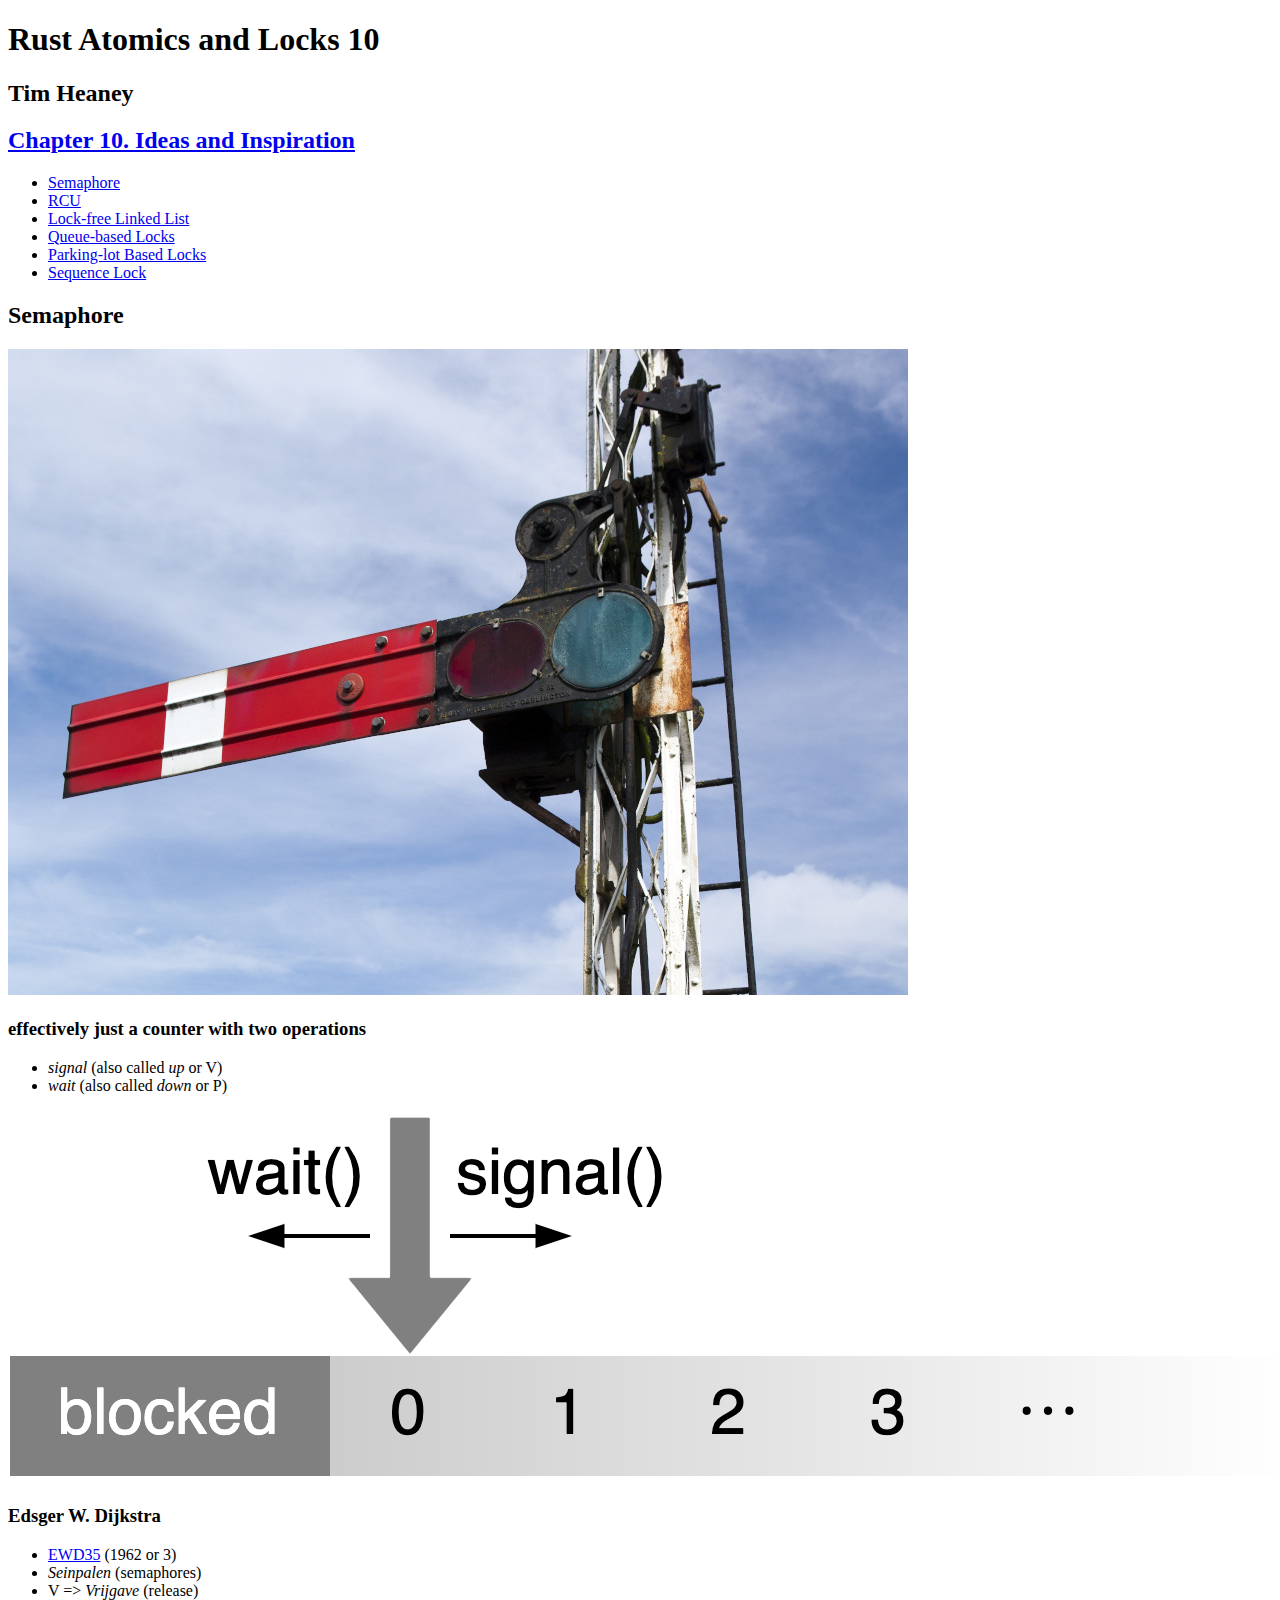
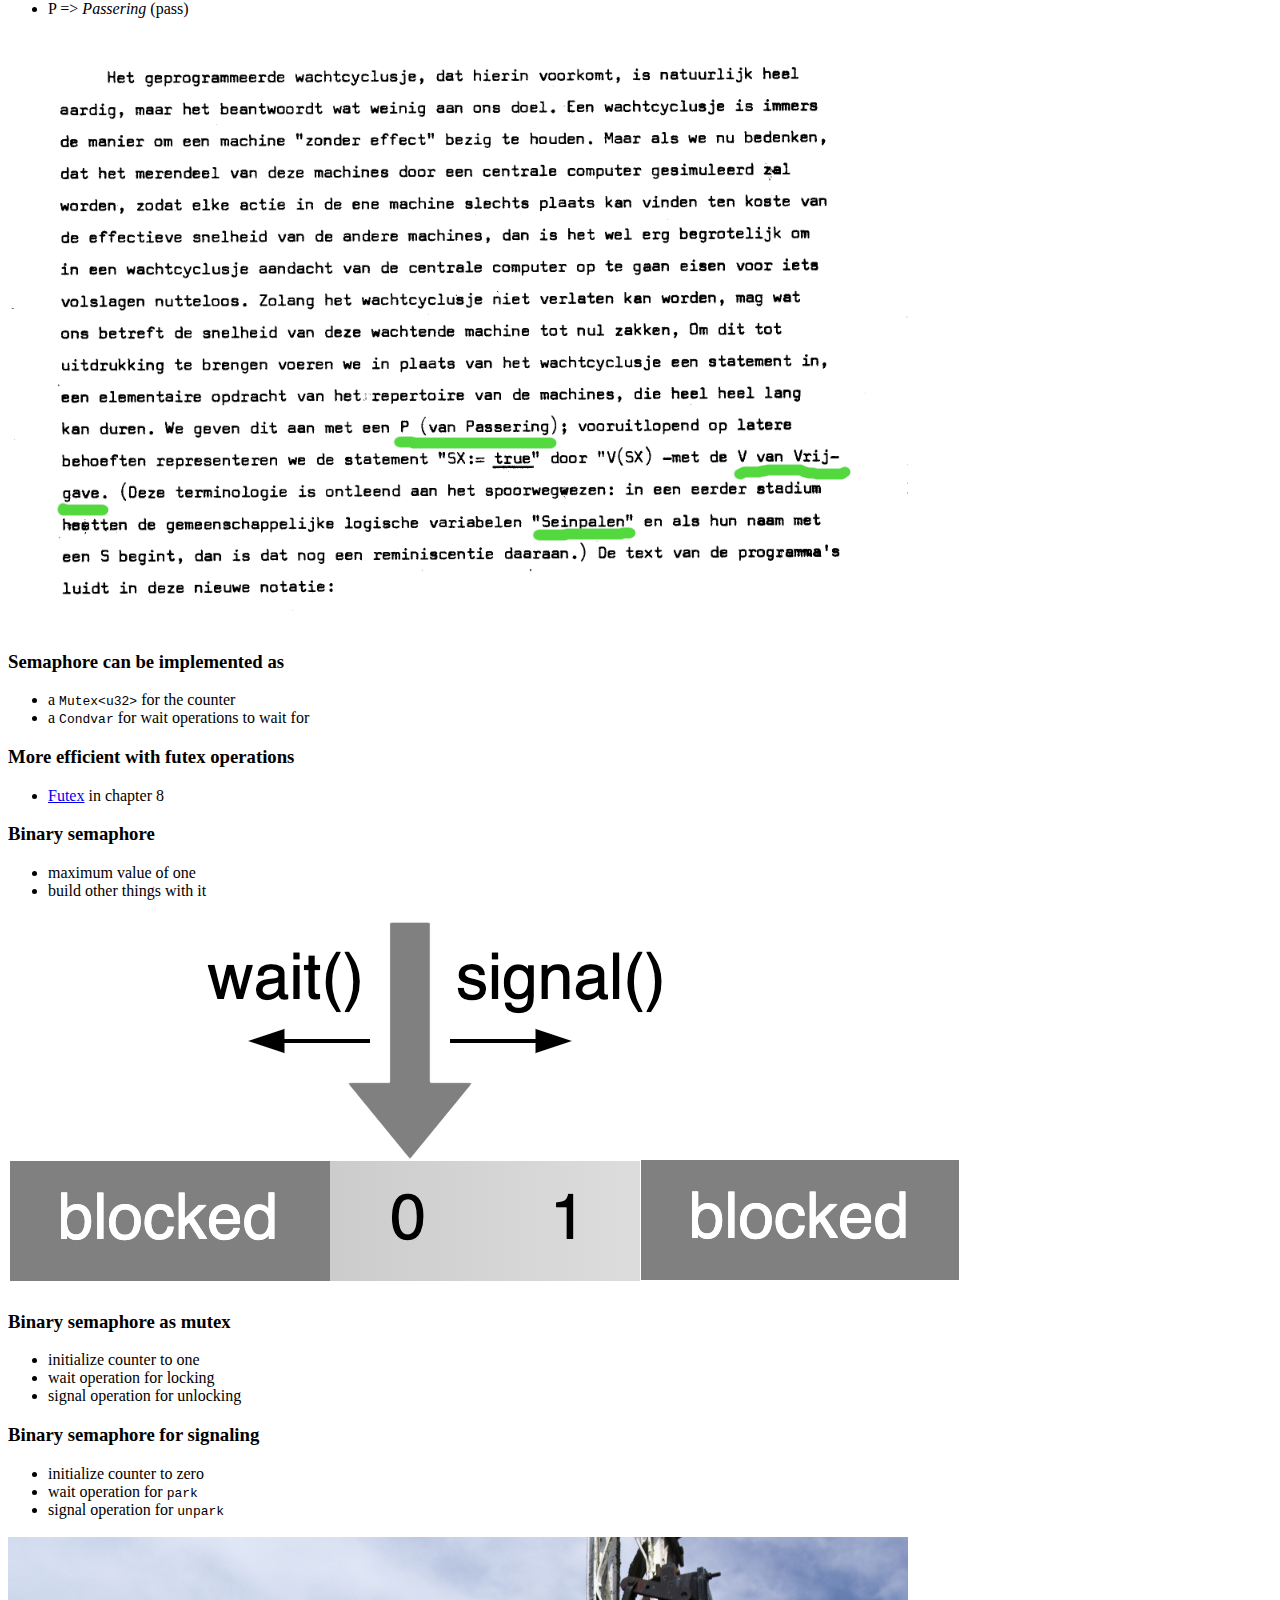
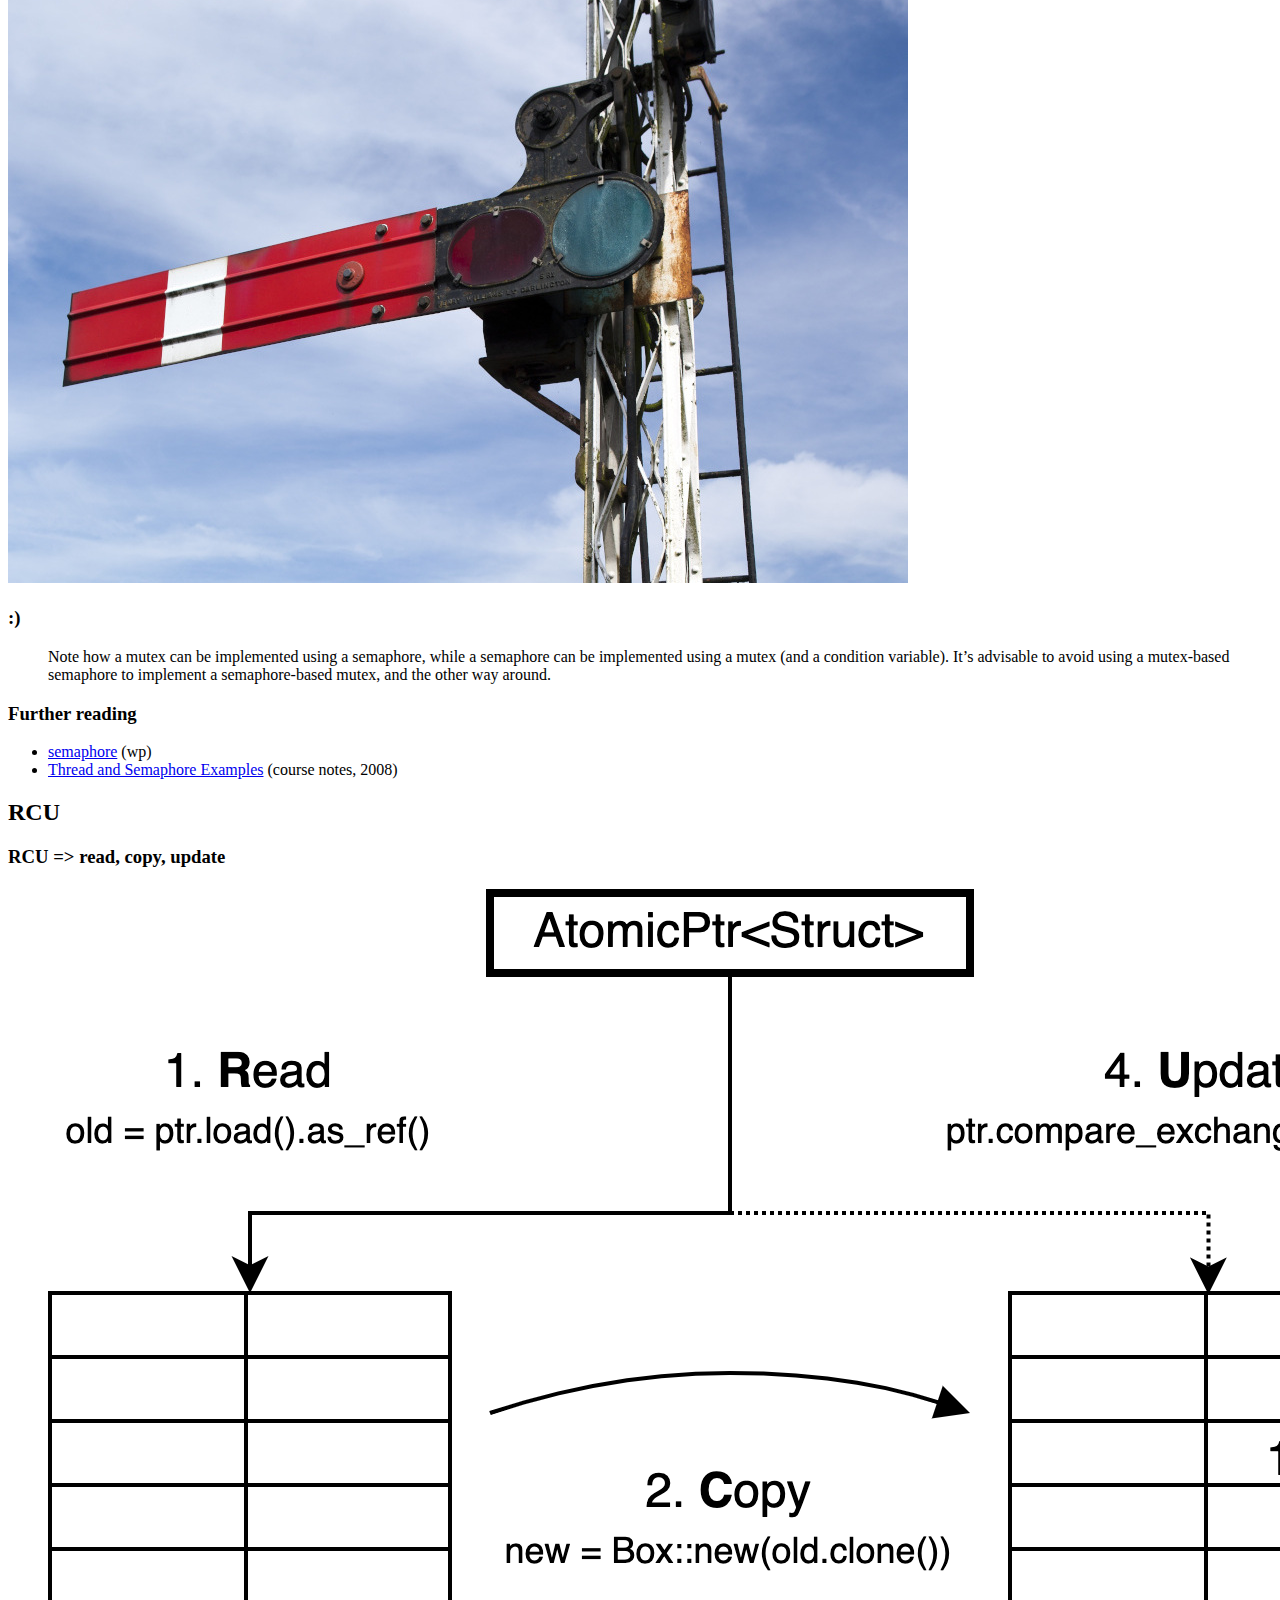
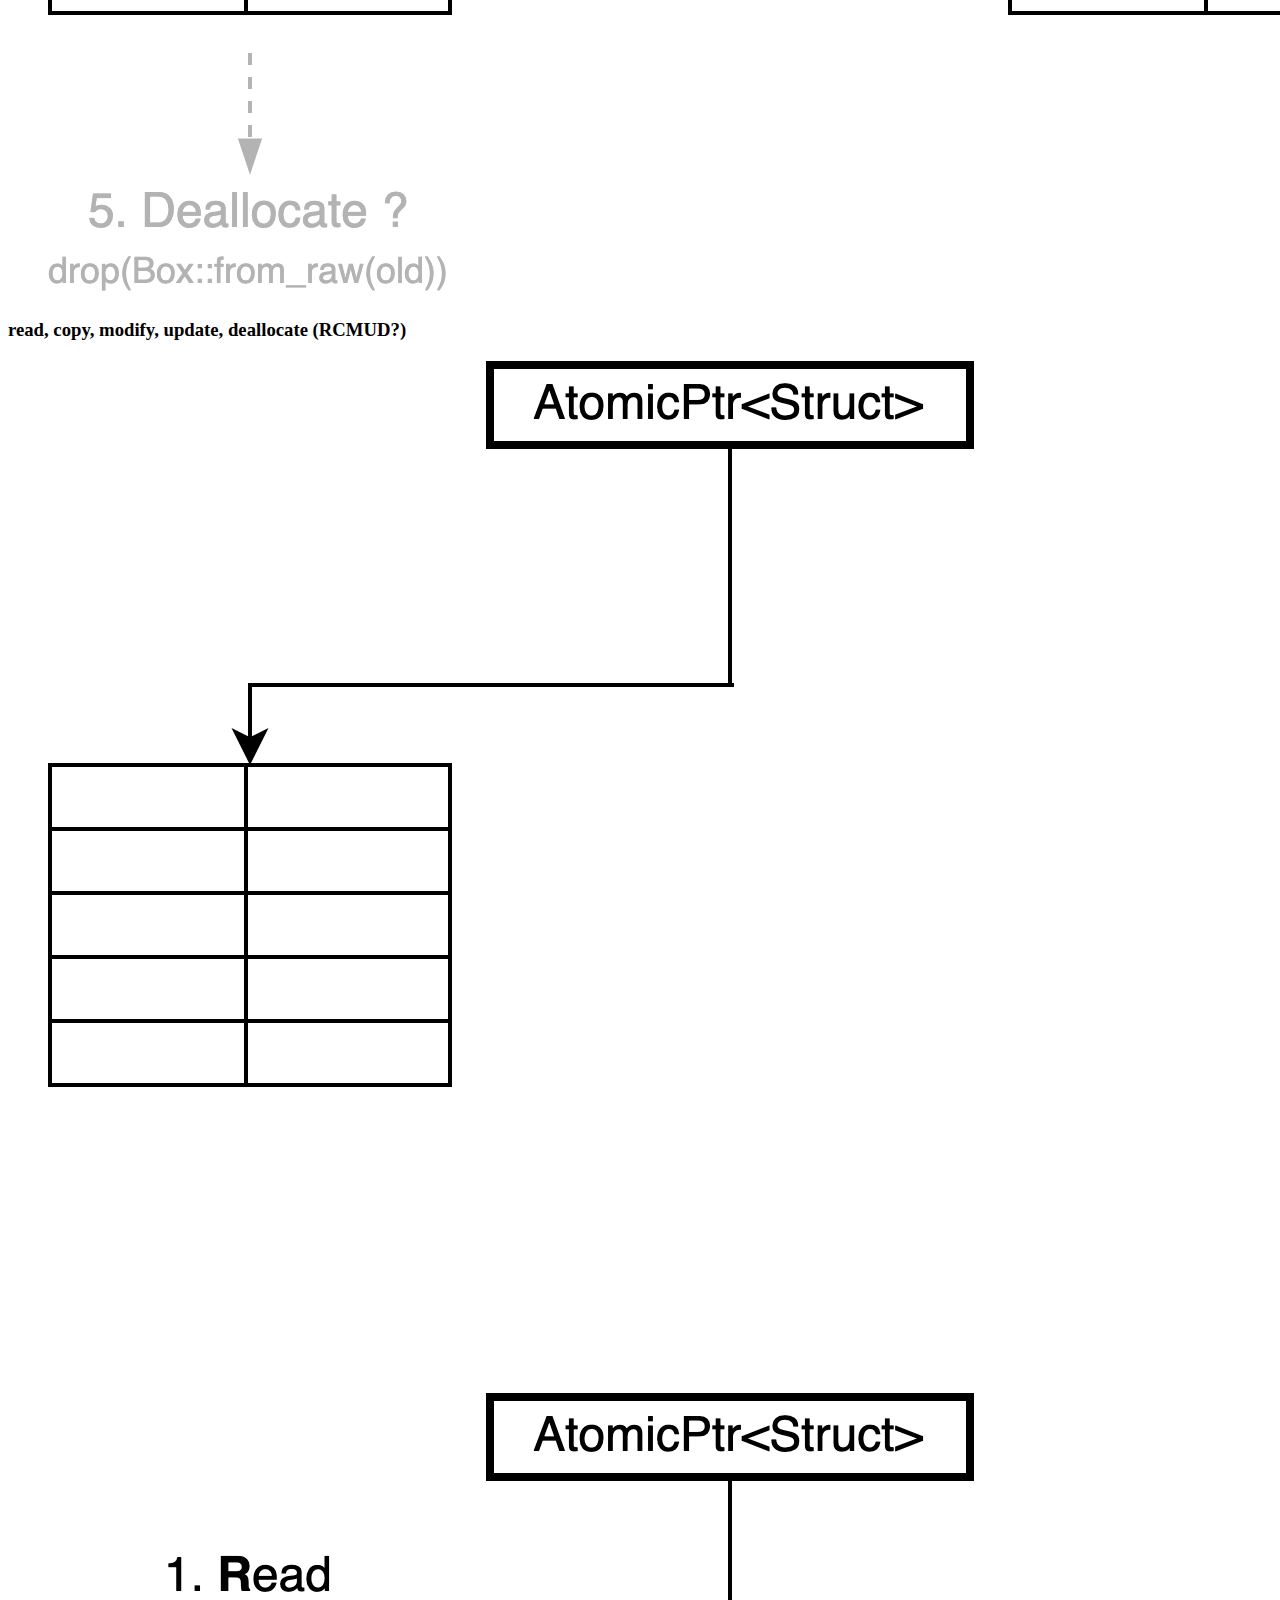
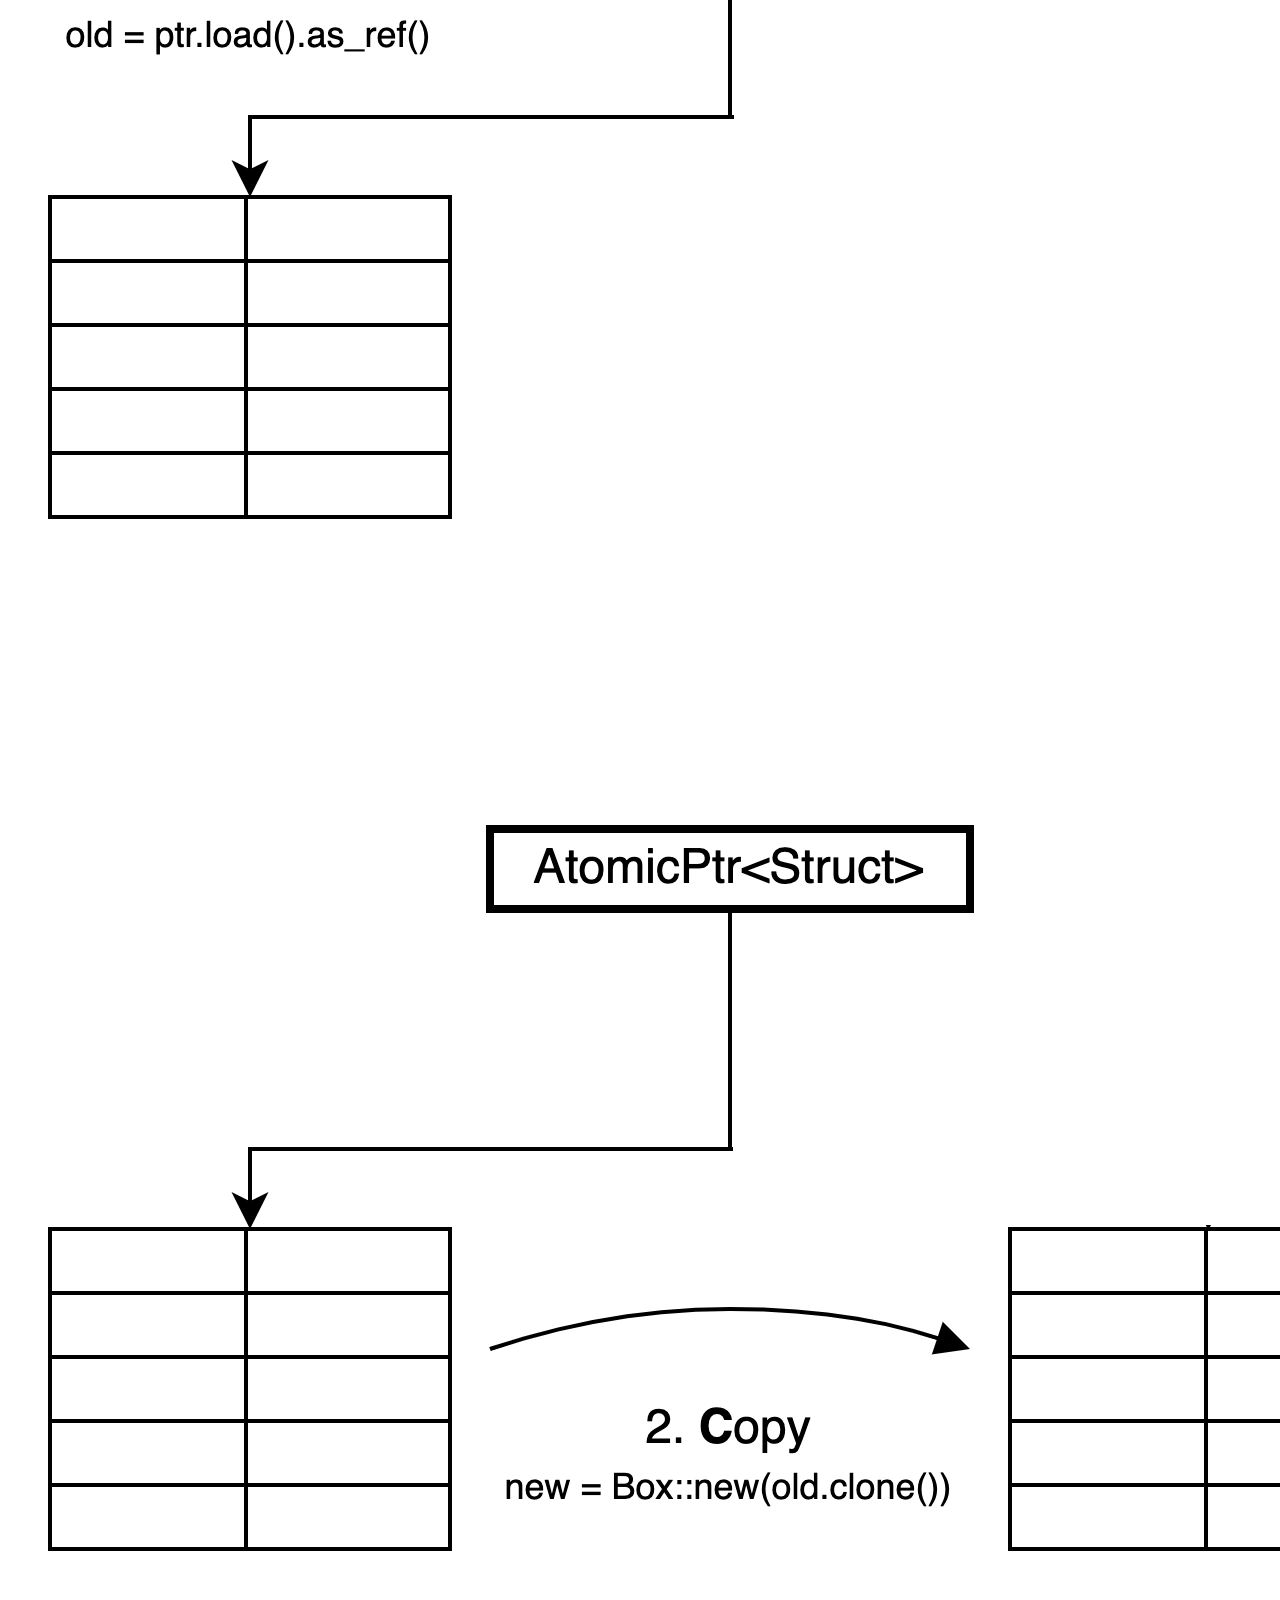
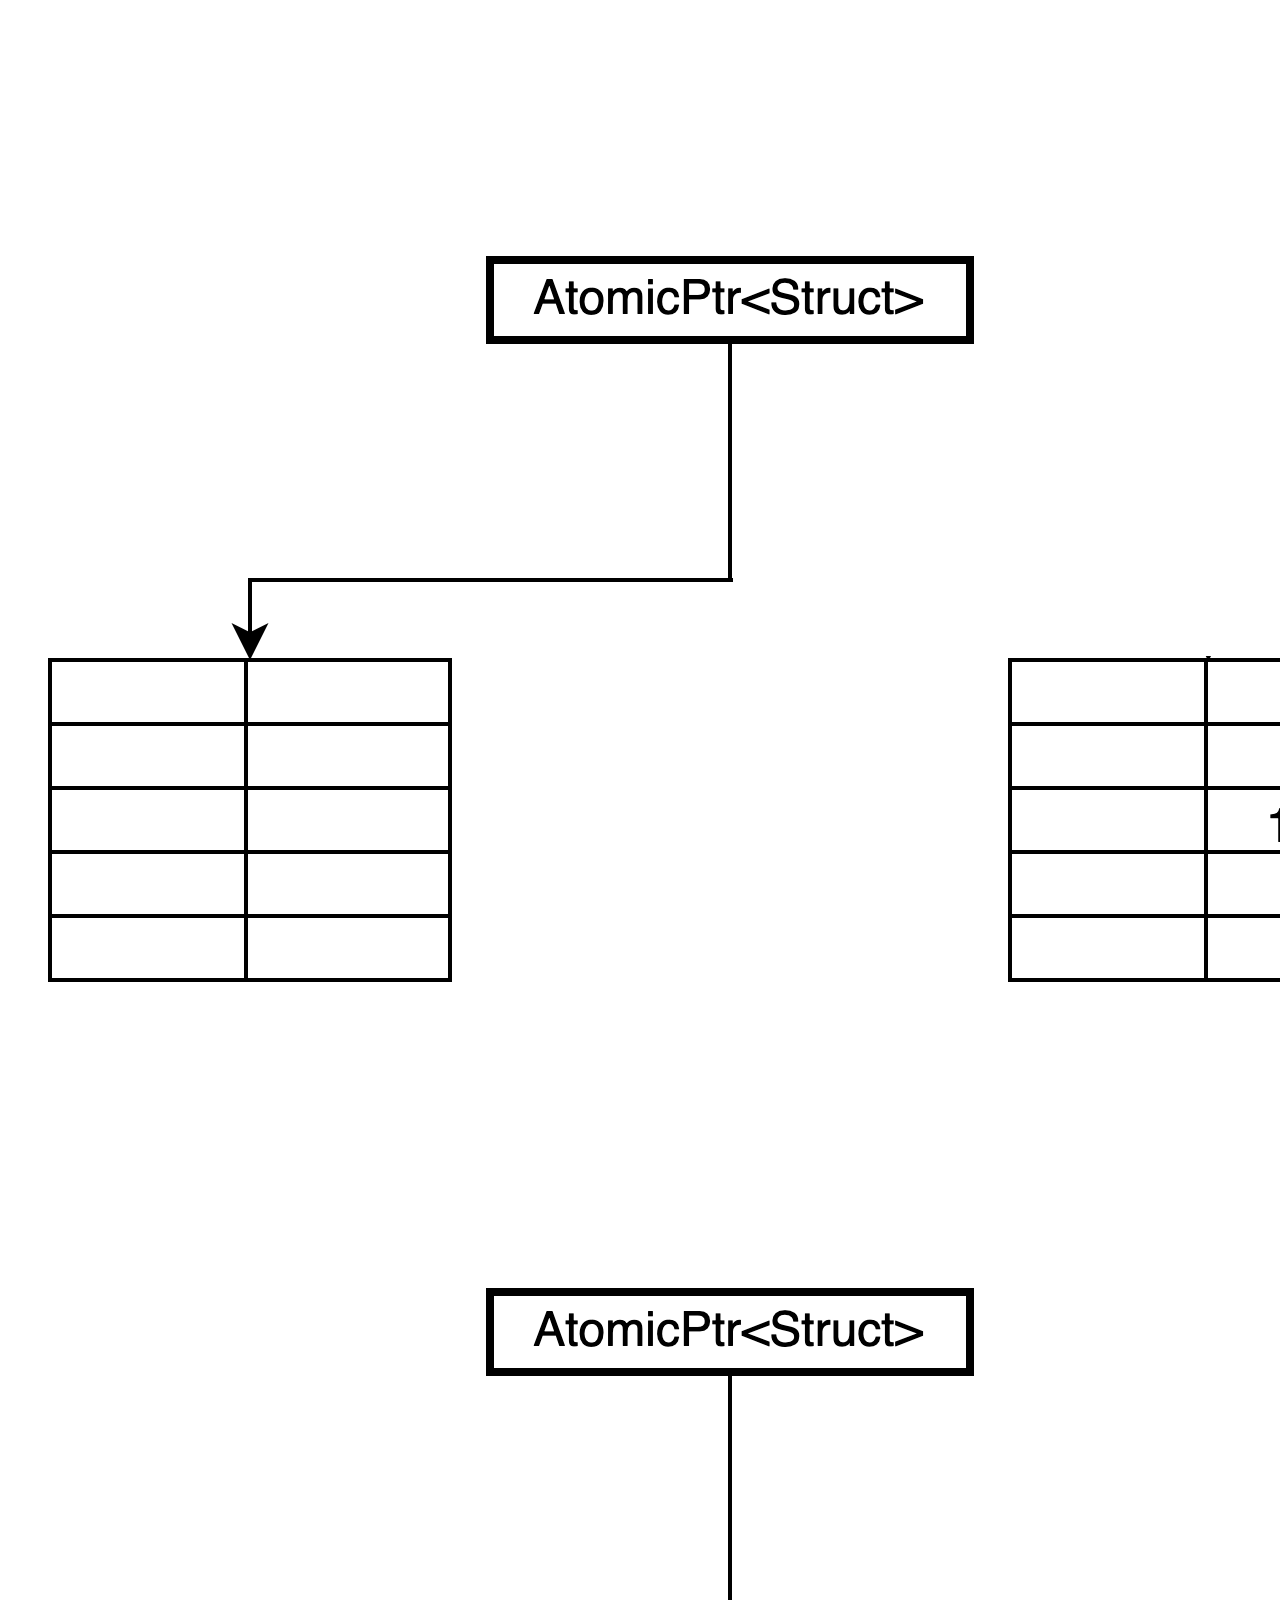
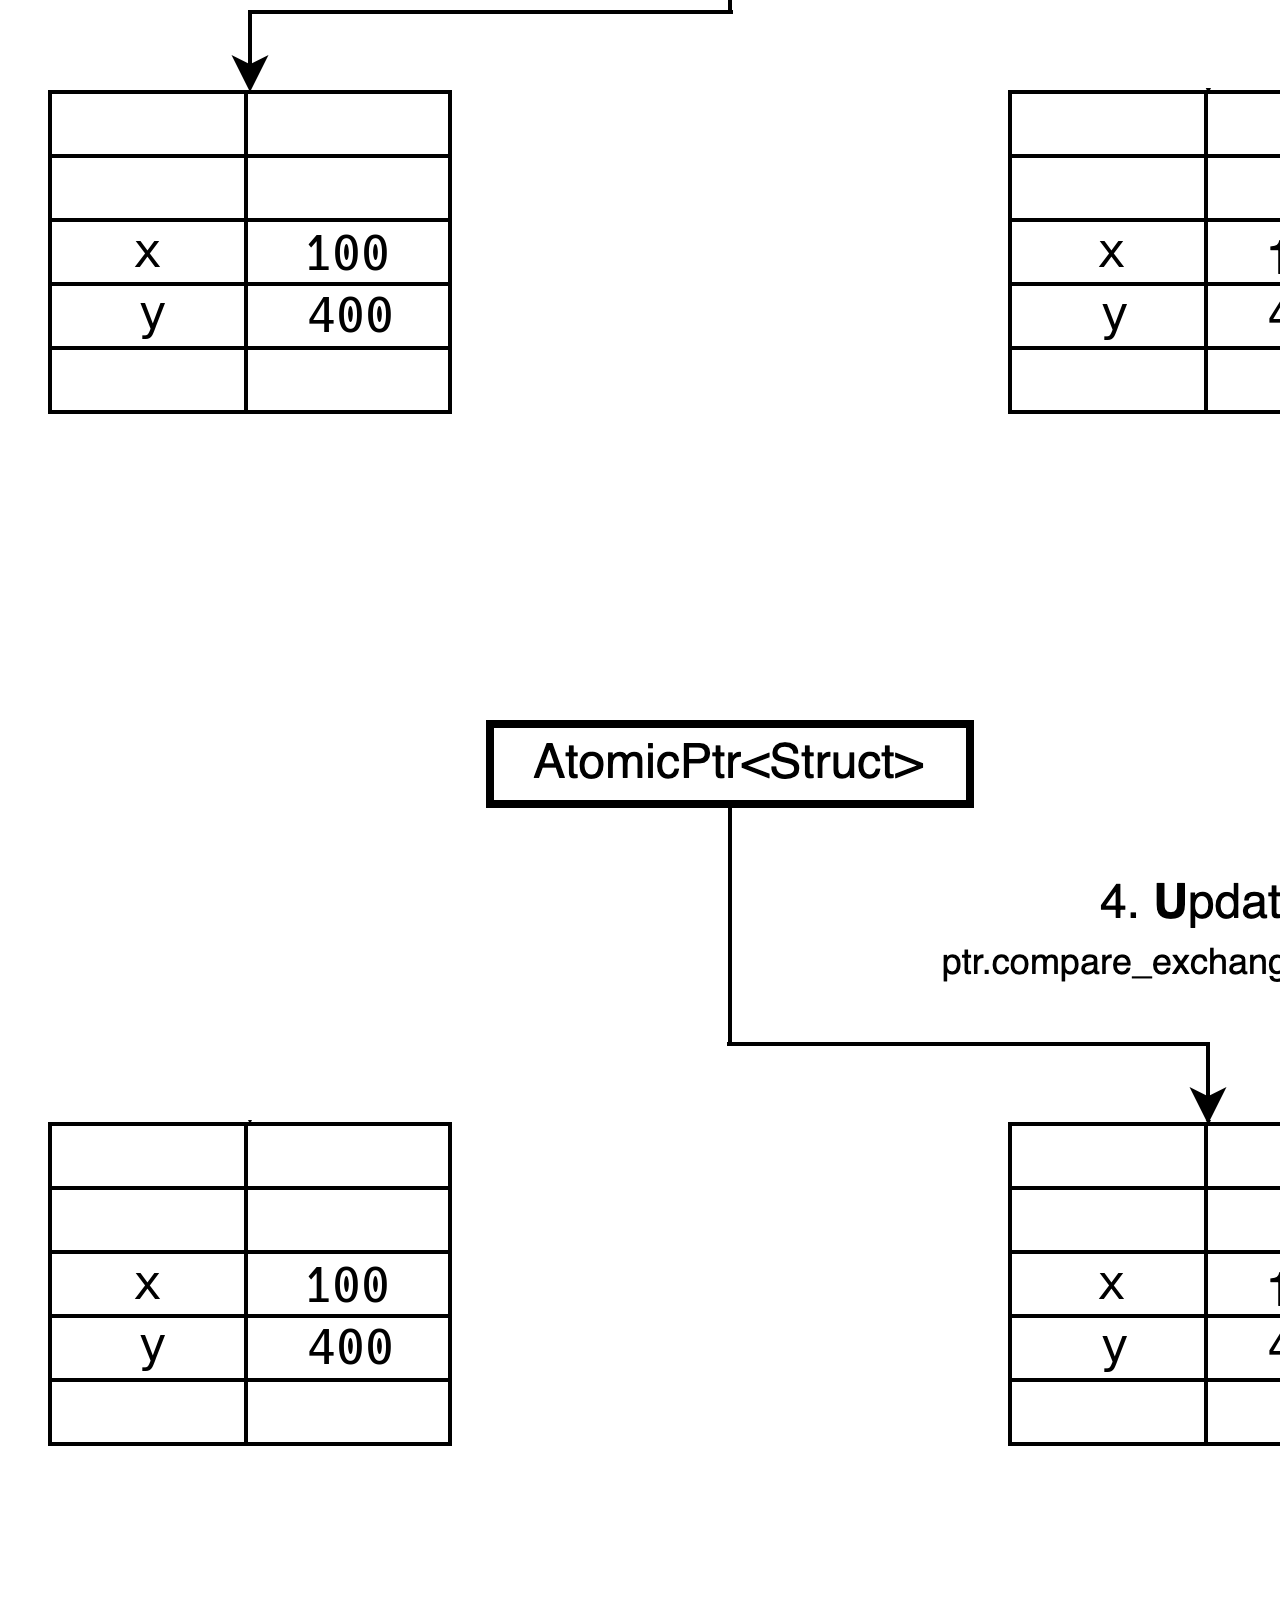
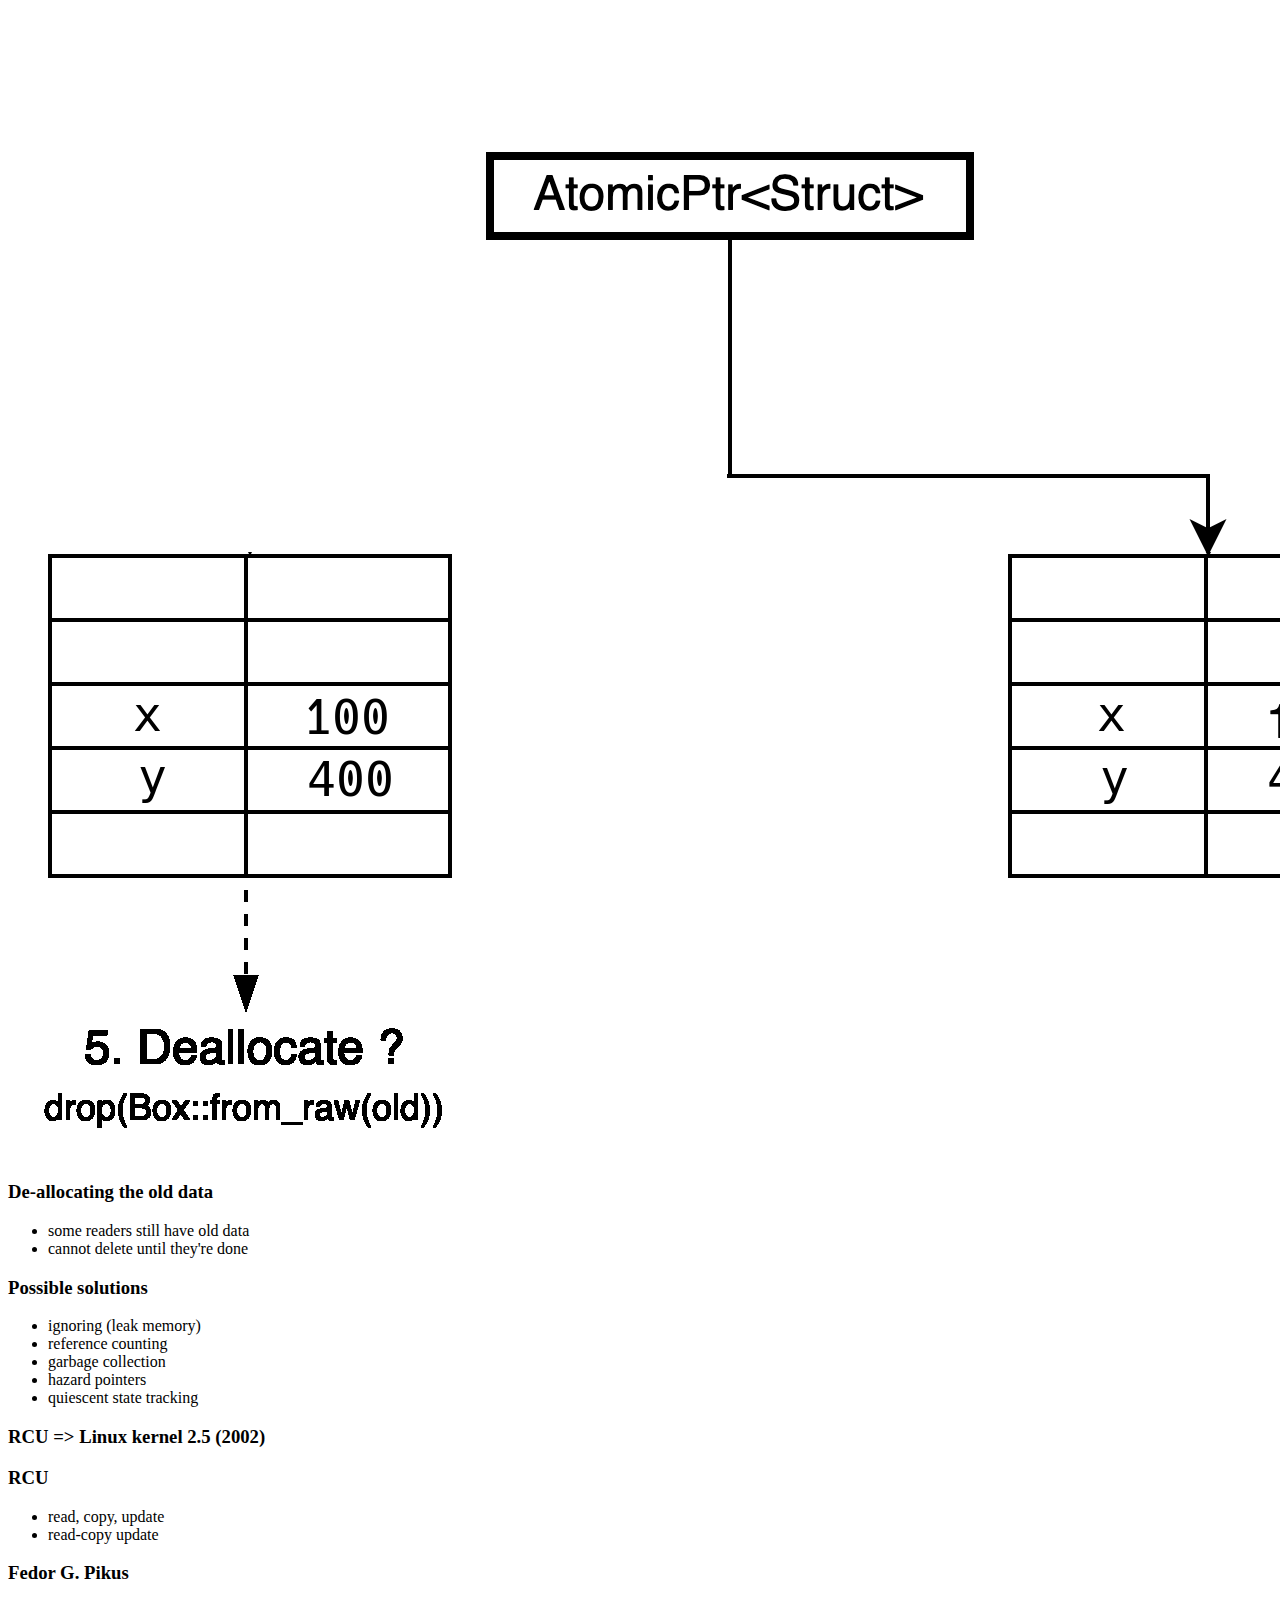
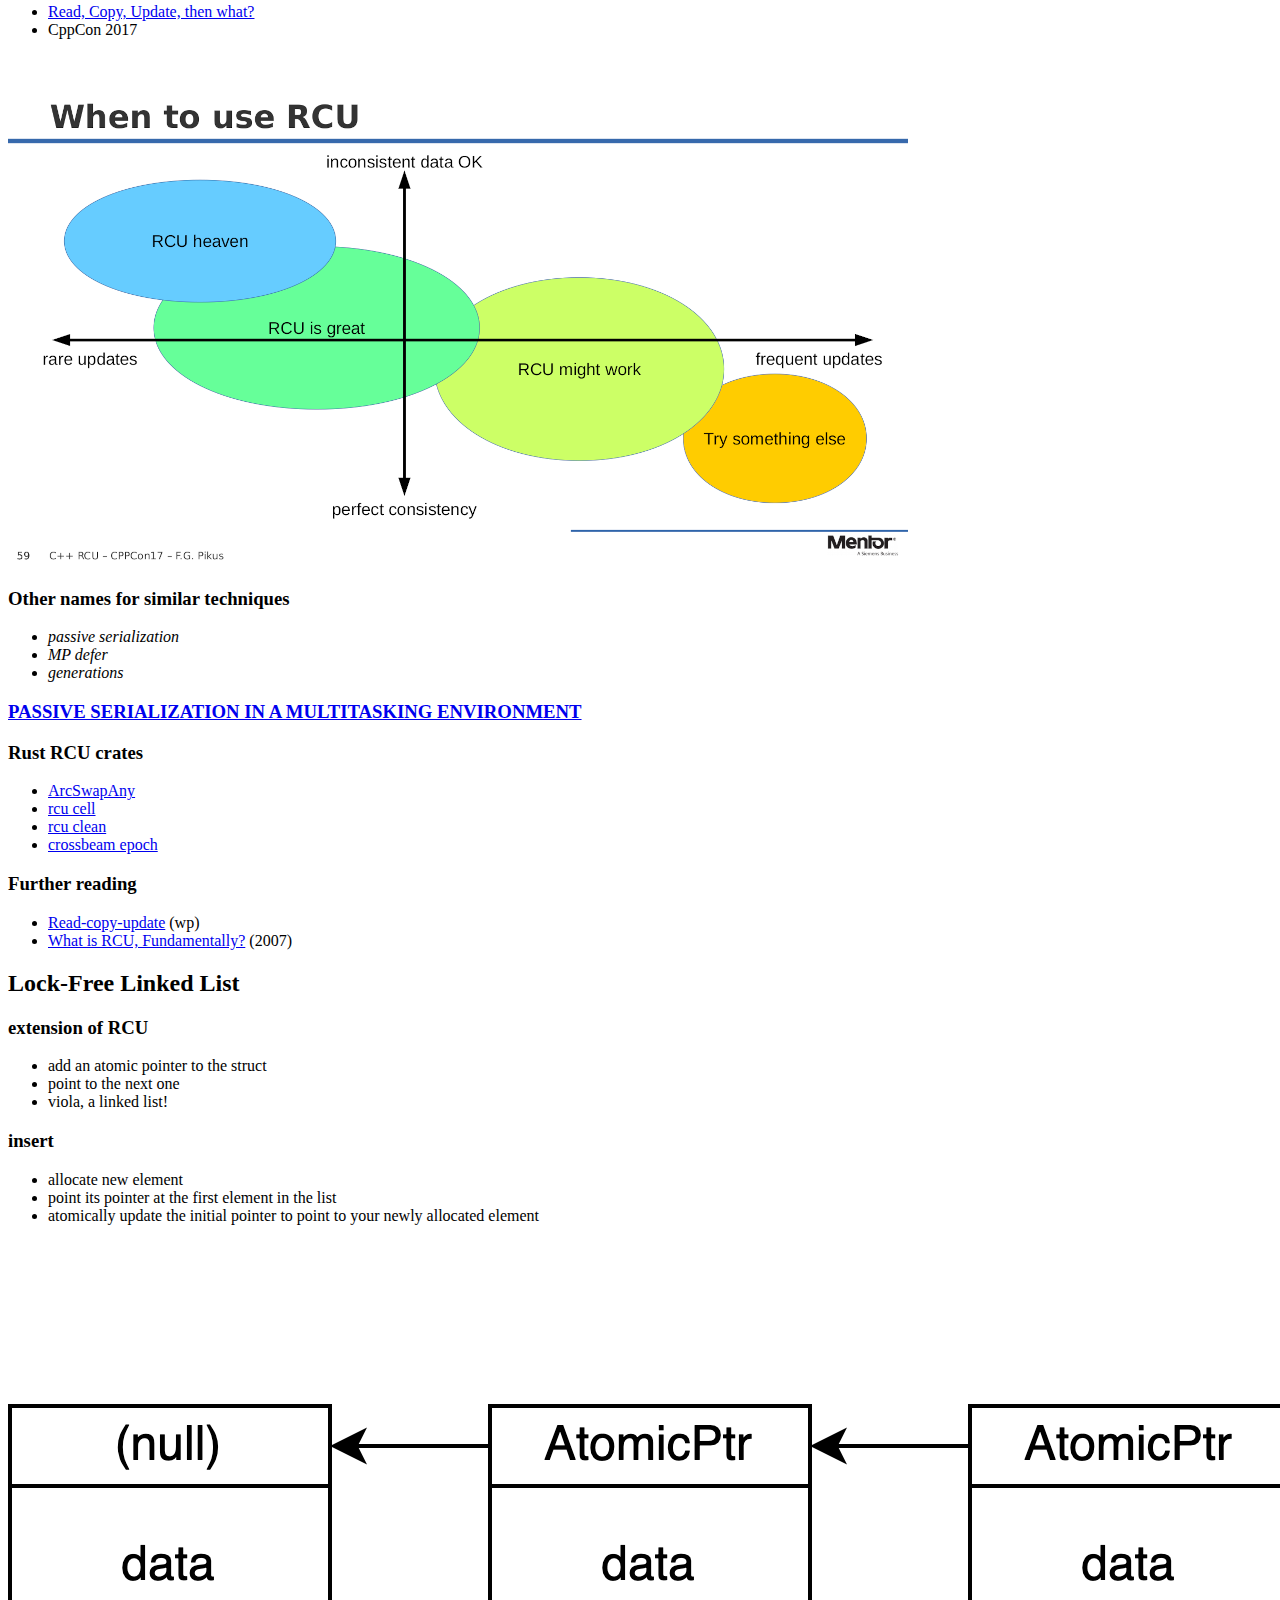
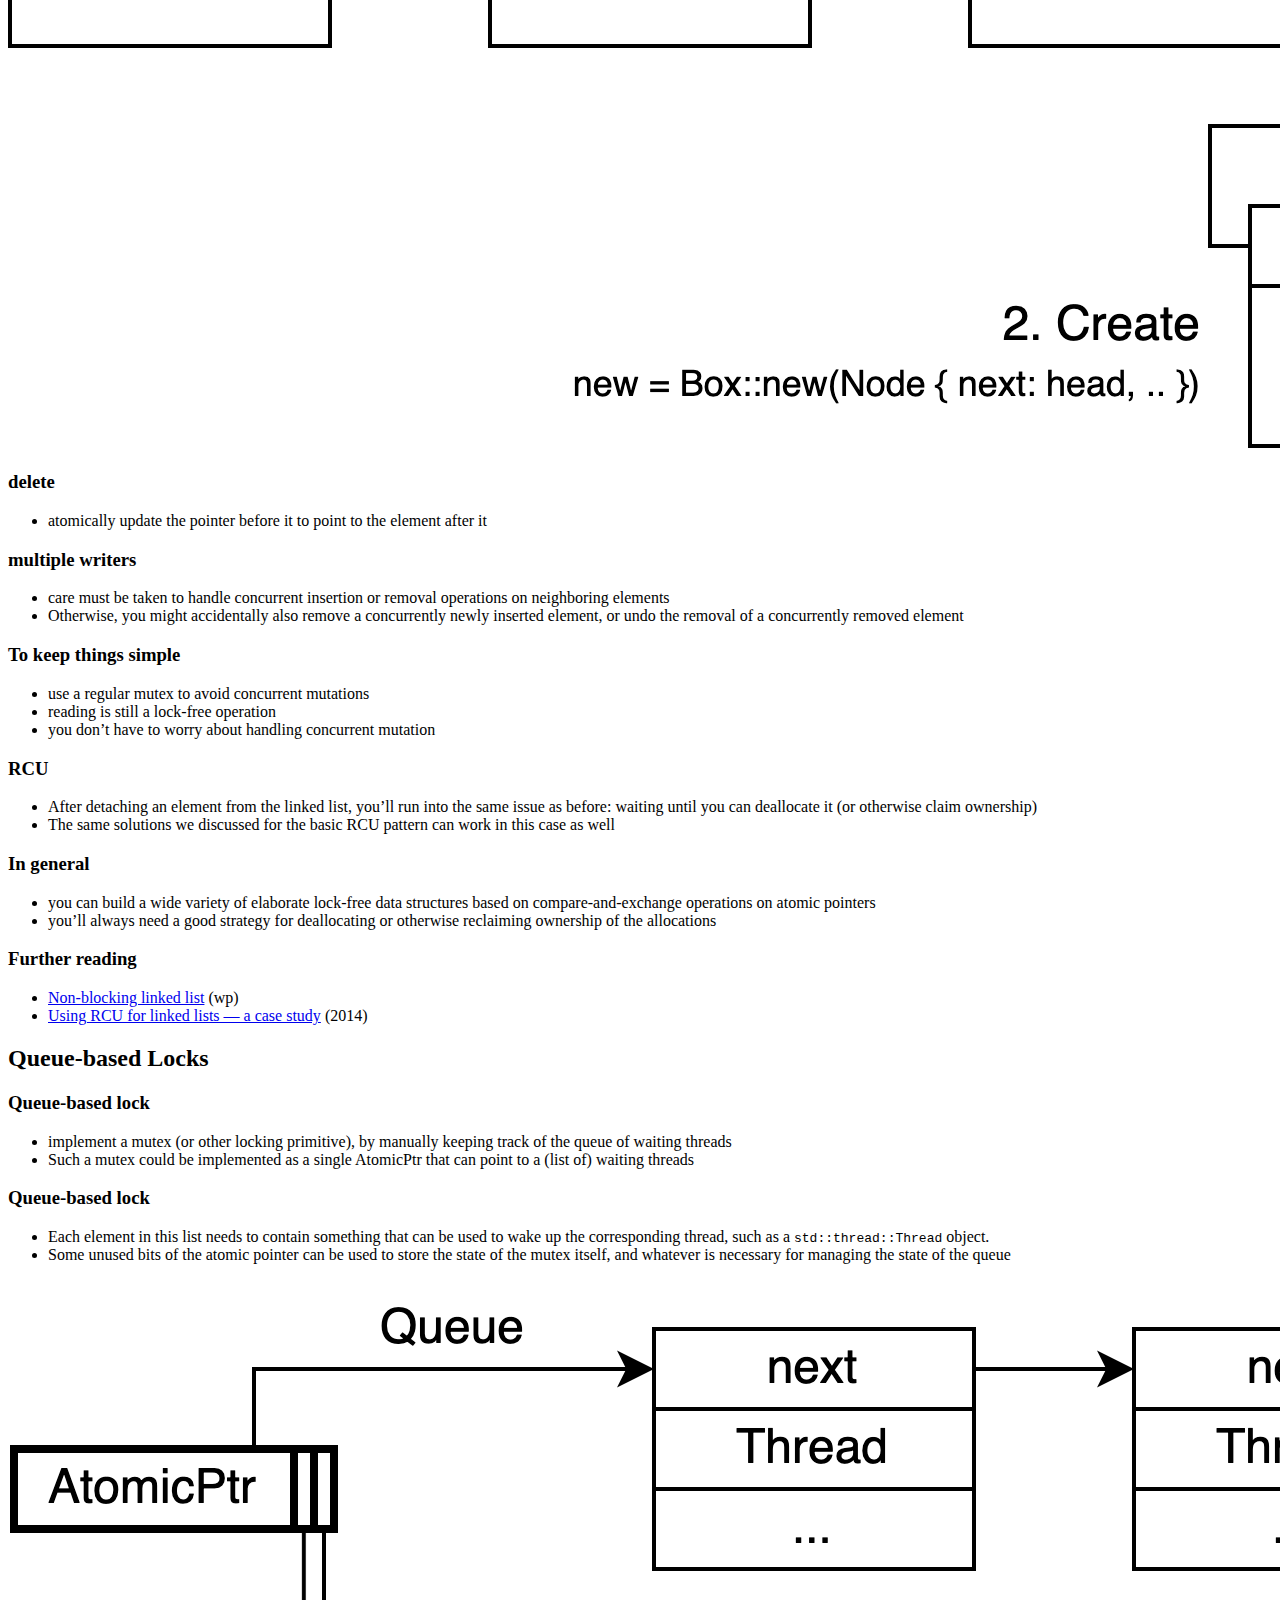
==== rust-atomics-and-locks-10/index.html @ 1880b729 "add atomics and locks presentation" ====
<!DOCTYPE html>
<html lang="en">
<head>
<meta charset="utf-8"/>
<title>Rust Atomics and Locks 10</title>
<meta name="author" content="Tim Heaney"/>
<meta name="description" content=""/>
<meta name="keywords" content=""/>
<style type="text/css">
.underline { text-decoration: underline; }
</style>
<link rel="stylesheet" href="file:///home/tim/reveal.js/dist/reveal.css"/>

<link rel="stylesheet" href="file:///home/tim/reveal.js/dist/theme/simple.css" id="theme"/>

<link rel="stylesheet" href="./style.css"/>
</head>
<body>
<div class="reveal">
<div class="slides">
<section id="sec-title-slide"><h1 class="title">Rust Atomics and Locks 10</h1><p class="subtitle"></p>
<h2 class="author">Tim Heaney</h2>
</section>

<section>
<section id="slide-org70ea96d">
<h2 id="org70ea96d"><a href="https://marabos.nl/atomics/inspiration.html">Chapter 10. Ideas and Inspiration</a></h2>
<ul>
<li><a href="https://marabos.nl/atomics/inspiration.html#semaphore">Semaphore</a></li>
<li><a href="https://marabos.nl/atomics/inspiration.html#rcu">RCU</a></li>
<li><a href="https://marabos.nl/atomics/inspiration.html#lock-free-linked-list">Lock-free Linked List</a></li>
<li><a href="https://marabos.nl/atomics/inspiration.html#queue-based-locks">Queue-based Locks</a></li>
<li><a href="https://marabos.nl/atomics/inspiration.html#parking-lotbased-locks">Parking-lot Based Locks</a></li>
<li><a href="https://marabos.nl/atomics/inspiration.html#sequence-lock">Sequence Lock</a></li>

</ul>

</section>
</section>
<section>
<section id="slide-org8da4bff">
<h2 id="org8da4bff">Semaphore</h2>
<div class="outline-text-2" id="text-org8da4bff">
</div>
</section>
<section id="slide-org44de0e7">
<h3 id="org44de0e7"><img src="./semaphore.jpg" alt="semaphore.jpg" /></h3>
</section>
<section id="slide-orgd2a9c3d">
<h3 id="orgd2a9c3d">effectively just a counter with two operations</h3>
<ul>
<li><i>signal</i> (also called <i>up</i> or V)</li>
<li><i>wait</i> (also called <i>down</i> or P)</li>

</ul>
</section>
<section id="slide-orgd3fda08">
<h3 id="orgd3fda08"><img src="./raal_10in01.png" alt="raal_10in01.png" /></h3>
</section>
<section id="slide-org3d577ae">
<h3 id="org3d577ae">Edsger W. Dijkstra</h3>
<ul>
<li><a href="https://www.cs.utexas.edu/users/EWD/ewd00xx/EWD35.PDF">EWD35</a> (1962 or 3)</li>
<li><i>Seinpalen</i> (semaphores)</li>
<li>V =&gt; <i>Vrijgave</i> (release)</li>
<li>P =&gt; <i>Passering</i> (pass)</li>

</ul>
</section>
<section id="slide-org1f1d4c8">
<h3 id="org1f1d4c8"><img src="./dijkstra.png" alt="dijkstra.png" /></h3>
</section>
<section id="slide-org9cd245e">
<h3 id="org9cd245e">Semaphore can be implemented as</h3>
<ul>
<li>a <code>Mutex&lt;u32&gt;</code> for the counter</li>
<li>a <code>Condvar</code> for wait operations to wait for</li>

</ul>
</section>
<section id="slide-org895dd14">
<h3 id="org895dd14">More efficient with futex operations</h3>
<ul>
<li><a href="https://marabos.nl/atomics/os-primitives.html#futex">Futex</a> in chapter 8</li>

</ul>
</section>
<section id="slide-org5336b42">
<h3 id="org5336b42">Binary semaphore</h3>
<ul>
<li>maximum value of one</li>
<li>build other things with it</li>

</ul>
</section>
<section id="slide-org2bf94ec">
<h3 id="org2bf94ec"><img src="./binary-semaphore.png" alt="binary-semaphore.png" /></h3>
</section>
<section id="slide-orgc0e0b04">
<h3 id="orgc0e0b04">Binary semaphore as mutex</h3>
<ul>
<li>initialize counter to one</li>
<li>wait operation for locking</li>
<li>signal operation for unlocking</li>

</ul>
</section>
<section id="slide-org6751dcc">
<h3 id="org6751dcc">Binary semaphore for signaling</h3>
<ul>
<li>initialize counter to zero</li>
<li>wait operation for <code>park</code></li>
<li>signal operation for <code>unpark</code></li>

</ul>
</section>
<section id="slide-org00ba716">
<h3 id="org00ba716"><img src="./semaphore.jpg" alt="semaphore.jpg" /></h3>
</section>
<section id="slide-orged839c4">
<h3 id="orged839c4">:)</h3>
<blockquote >
<p>
Note how a mutex can be implemented using a semaphore, while a semaphore can be implemented using a mutex (and a condition variable). It’s advisable to avoid using a mutex-based semaphore to implement a semaphore-based mutex, and the other way around.
</p>
</blockquote>
</section>
<section id="slide-org9230450">
<h3 id="org9230450">Further reading</h3>
<ul>
<li><a href="https://en.wikipedia.org/wiki/Semaphore_(programming)">semaphore</a> (wp)</li>
<li><a href="https://see.stanford.edu/materials/icsppcs107/23-Concurrency-Examples.pdf">Thread and Semaphore Examples</a> (course notes, 2008)</li>

</ul>

</section>
</section>
<section>
<section id="slide-org06198a1">
<h2 id="org06198a1">RCU</h2>
<div class="outline-text-2" id="text-org06198a1">
</div>
</section>
<section id="slide-orga72a099">
<h3 id="orga72a099">RCU =&gt; read, copy, update</h3>
</section>
<section id="slide-org329b969">
<h3 id="org329b969"><img src="./raal_10in02.png" alt="raal_10in02.png" /></h3>
</section>
<section id="slide-org825f99d">
<h3 id="org825f99d">read, copy, modify, update, deallocate (RCMUD?)</h3>
</section>
<section id="slide-orgd1ba18e">
<h3 id="orgd1ba18e"><img src="./rcu0.png" alt="rcu0.png" /></h3>
</section>
<section id="slide-org6529693">
<h3 id="org6529693"><img src="./rcu1.png" alt="rcu1.png" /></h3>
</section>
<section id="slide-org2b8e67d">
<h3 id="org2b8e67d"><img src="./rcu2.png" alt="rcu2.png" /></h3>
</section>
<section id="slide-org5b5b921">
<h3 id="org5b5b921"><img src="./rcu3.png" alt="rcu3.png" /></h3>
</section>
<section id="slide-org368b93c">
<h3 id="org368b93c"><img src="./rcu3b.png" alt="rcu3b.png" /></h3>
</section>
<section id="slide-orgbc2a63f">
<h3 id="orgbc2a63f"><img src="./rcu4.png" alt="rcu4.png" /></h3>
</section>
<section id="slide-org1736531">
<h3 id="org1736531"><img src="./rcu5.png" alt="rcu5.png" /></h3>
</section>
<section id="slide-org4c4e430">
<h3 id="org4c4e430">De-allocating the old data</h3>
<ul>
<li>some readers still have old data</li>
<li>cannot delete until they're done</li>

</ul>
</section>
<section id="slide-orgeb3dbd5">
<h3 id="orgeb3dbd5">Possible solutions</h3>
<ul>
<li>ignoring (leak memory)</li>
<li>reference counting</li>
<li>garbage collection</li>
<li>hazard pointers</li>
<li>quiescent state tracking</li>

</ul>
</section>
<section id="slide-org375fe67">
<h3 id="org375fe67">RCU =&gt; Linux kernel 2.5 (2002)</h3>
</section>
<section id="slide-org7e96b92">
<h3 id="org7e96b92">RCU</h3>
<ul>
<li>read, copy, update</li>
<li>read-copy update</li>

</ul>
</section>
<section id="slide-org6ffb0f9">
<h3 id="org6ffb0f9">Fedor G. Pikus</h3>
<ul>
<li><a href="https://www.youtube.com/watch?v=rxQ5K9lo034">Read, Copy, Update, then what?</a></li>
<li>CppCon 2017</li>

</ul>
</section>
<section id="slide-org6c54664">
<h3 id="org6c54664"><img src="./when-to-use-rcu.png" alt="when-to-use-rcu.png" /></h3>
</section>
<section id="slide-org5a91cf3">
<h3 id="org5a91cf3">Other names for similar techniques</h3>
<ul>
<li><i>passive serialization</i></li>
<li><i>MP defer</i></li>
<li><i>generations</i></li>

</ul>
</section>
<section id="slide-org68f0df4">
<h3 id="org68f0df4"><a href="https://patentimages.storage.googleapis.com/7f/e5/00/2a6e3d59478597/US4809168.pdf">PASSIVE SERIALIZATION IN A MULTITASKING ENVIRONMENT</a></h3>
</section>
<section id="slide-orgcfd95a6">
<h3 id="orgcfd95a6">Rust RCU crates</h3>
<ul>
<li><a href="https://docs.rs/arc-swap/latest/arc_swap/struct.ArcSwapAny.html#method.rcu">ArcSwapAny</a></li>
<li><a href="https://docs.rs/rcu_cell/latest/rcu_cell/">rcu cell</a></li>
<li><a href="https://docs.rs/rcu-clean/latest/rcu_clean/">rcu clean</a></li>
<li><a href="https://docs.rs/crossbeam-epoch/latest/crossbeam_epoch/">crossbeam epoch</a></li>

</ul>
</section>
<section id="slide-org6079bf6">
<h3 id="org6079bf6">Further reading</h3>
<ul>
<li><a href="https://en.wikipedia.org/wiki/Read-copy-update">Read-copy-update</a> (wp)</li>
<li><a href="https://lwn.net/Articles/262464/">What is RCU, Fundamentally?</a> (2007)</li>

</ul>

</section>
</section>
<section>
<section id="slide-orgffbf7cc">
<h2 id="orgffbf7cc">Lock-Free Linked List</h2>
<div class="outline-text-2" id="text-orgffbf7cc">
</div>
</section>
<section id="slide-org875b2ae">
<h3 id="org875b2ae">extension of RCU</h3>
<ul>
<li>add an atomic pointer to the struct</li>
<li>point to the next one</li>
<li>viola, a linked list!</li>

</ul>
</section>
<section id="slide-orga675616">
<h3 id="orga675616">insert</h3>
<ul>
<li>allocate new element</li>
<li>point its pointer at the first element in the list</li>
<li>atomically update the initial pointer to point to your newly allocated element</li>

</ul>
</section>
<section id="slide-org3c9fce4">
<h3 id="org3c9fce4"><img src="./raal_10in03.png" alt="raal_10in03.png" /></h3>
</section>
<section id="slide-org123d3e1">
<h3 id="org123d3e1">delete</h3>
<ul>
<li>atomically update the pointer before it to point to the element after it</li>

</ul>
</section>
<section id="slide-org792b14f">
<h3 id="org792b14f">multiple writers</h3>
<ul>
<li>care must be taken to handle concurrent insertion or removal operations on neighboring elements</li>
<li>Otherwise, you might accidentally also remove a concurrently newly inserted element, or undo the removal of a concurrently removed element</li>

</ul>
</section>
<section id="slide-orge5a53bb">
<h3 id="orge5a53bb">To keep things simple</h3>
<ul>
<li>use a regular mutex to avoid concurrent mutations</li>
<li>reading is still a lock-free operation</li>
<li>you don’t have to worry about handling concurrent mutation</li>

</ul>
</section>
<section id="slide-org8f28396">
<h3 id="org8f28396">RCU</h3>
<ul>
<li>After detaching an element from the linked list, you’ll run into the same issue as before: waiting until you can deallocate it (or otherwise claim ownership)</li>
<li>The same solutions we discussed for the basic RCU pattern can work in this case as well</li>

</ul>
</section>
<section id="slide-org7125321">
<h3 id="org7125321">In general</h3>
<ul>
<li>you can build a wide variety of elaborate lock-free data structures based on compare-and-exchange operations on atomic pointers</li>
<li>you’ll always need a good strategy for deallocating or otherwise reclaiming ownership of the allocations</li>

</ul>
</section>
<section id="slide-orgb120b0b">
<h3 id="orgb120b0b">Further reading</h3>
<ul>
<li><a href="https://en.wikipedia.org/wiki/Non-blocking_linked_list">Non-blocking linked list</a> (wp)</li>
<li><a href="https://lwn.net/Articles/610972/">Using RCU for linked lists — a case study</a> (2014)</li>

</ul>

</section>
</section>
<section>
<section id="slide-org703f5d3">
<h2 id="org703f5d3">Queue-based Locks</h2>
<div class="outline-text-2" id="text-org703f5d3">
</div>
</section>
<section id="slide-org15a124e">
<h3 id="org15a124e">Queue-based lock</h3>
<ul>
<li>implement a mutex (or other locking primitive), by manually keeping track of the queue of waiting threads</li>
<li>Such a mutex could be implemented as a single AtomicPtr that can point to a (list of) waiting threads</li>

</ul>
</section>
<section id="slide-org56c112b">
<h3 id="org56c112b">Queue-based lock</h3>
<ul>
<li>Each element in this list needs to contain something that can be used to wake up the corresponding thread, such as a <code>std::thread::Thread</code> object.</li>
<li>Some unused bits of the atomic pointer can be used to store the state of the mutex itself, and whatever is necessary for managing the state of the queue</li>

</ul>
</section>
<section id="slide-orgc433f1a">
<h3 id="orgc433f1a"><img src="./raal_10in04.png" alt="raal_10in04.png" /></h3>
</section>
<section id="slide-org15fbd8c">
<h3 id="org15fbd8c">There are many variations possible</h3>
<ul>
<li>The queue could be protected by its own lock bit</li>
<li>Or it could be implemented as a (partially) lock-free structure</li>

</ul>
</section>
<section id="slide-org6b8acde">
<h3 id="org6b8acde">variations</h3>
<ul>
<li>The elements don’t have to be allocated on the heap</li>
<li>could be local variables of the threads that are waiting</li>

</ul>
</section>
<section id="slide-orga3e4ced">
<h3 id="orga3e4ced">variations</h3>
<ul>
<li>The queue could be a doubly-linked list</li>
<li>with pointers to the previous element as well as the next</li>

</ul>
</section>
<section id="slide-orgfc1331d">
<h3 id="orgfc1331d">variations</h3>
<ul>
<li>The first element could also include a pointer to the last element</li>
<li>allows efficiently appending an element at the end</li>

</ul>
</section>
<section id="slide-orgd39e041">
<h3 id="orgd39e041">only block and wake up</h3>
<ul>
<li>This pattern allows for implementing efficient locking primitives using only something that can be used to block and wake up a single thread</li>
<li>such as thread parking</li>

</ul>
</section>
<section id="slide-org79a7ae0">
<h3 id="org79a7ae0">Windows SRW locks</h3>
<ul>
<li>implemented with queue-based locks</li>
<li><a href="https://marabos.nl/atomics/os-primitives.html#windows-srw">Slim reader-writer locks</a> in chapter 8</li>

</ul>
</section>
<section id="slide-org8c1091a">
<h3 id="org8c1091a">Further reading:</h3>
<ul>
<li><a href="https://github.com/rust-lang/rust/issues/93740#issuecomment-1064139337">Notes on the implementation of Windows SRW locks</a></li>
<li><a href="https://github.com/kprotty/usync">A Rust implementation of queue-based locks</a></li>

</ul>
</section>
<section id="slide-org920a653">
<h3 id="org920a653"><a href="https://github.com/kprotty/usync">usync</a> Rust library</h3>
<ul>
<li><code>Mutex</code></li>
<li><code>RwLock</code></li>
<li><code>Condvar</code></li>
<li><code>Barrier</code></li>
<li><code>Once</code></li>
<li><code>ReentrantMutex</code> (supports recursive locking)</li>

</ul>

</section>
</section>
<section>
<section id="slide-org9a7e803">
<h2 id="org9a7e803">Parking-lot Based Locks</h2>
<div class="outline-text-2" id="text-org9a7e803">
</div>
</section>
<section id="slide-org478cc5d">
<h3 id="org478cc5d">Parking-lot Based Lock</h3>
<ul>
<li>Very small mutex</li>
<li>built upon the queue-based locks idea</li>
<li>move the queue into a global data structure</li>
<li>leave only one or two bits inside the mutex itself</li>

</ul>
</section>
<section id="slide-orgc1acd6d">
<h3 id="orgc1acd6d">Parking-lot Based Lock</h3>
<ul>
<li>the mutex only needs to be a single byte</li>
<li>could even put it in some unused bits of a pointer, allowing for very fine-grained locking at almost no extra cost</li>

</ul>
</section>
<section id="slide-org0d84ebf">
<h3 id="org0d84ebf">Parking-lot Based Lock</h3>
<ul>
<li>The global data structure could be a HashMap</li>
<li>map memory addresses to a queue of threads waiting on the mutex at that address</li>

</ul>
</section>
<section id="slide-org84880c2">
<h3 id="org84880c2">Parking-lot</h3>
<ul>
<li>This global data structure is often called a parking lot, since it’s a collection of parked threads.</li>

</ul>
</section>
<section id="slide-org1340207">
<h3 id="org1340207"><img src="./raal_10in05.png" alt="raal_10in05.png" /></h3>
</section>
<section id="slide-org8e937d7">
<h3 id="org8e937d7">Generalization</h3>
<ul>
<li>The pattern can be generalized by not only tracking queues for mutexes, but also for condition variables and other primitives</li>
<li>By tracking a queue for any atomic variable, this effectively provides a way to implement futex-like functionality on platforms that don’t natively support that</li>

</ul>
</section>
<section id="slide-orgf1d5d6d">
<h3 id="orgf1d5d6d">WebKit</h3>
<ul>
<li>This pattern is most well known from its 2015 implementation in WebKit, where it was used for locking JavaScript objects.</li>
<li>Its implementation inspired other implementations, such as the popular <code>parking_lot</code> Rust crate.</li>

</ul>
</section>
<section id="slide-org2938683">
<h3 id="org2938683">Further reading</h3>
<ul>
<li><a href="https://webkit.org/blog/6161/locking-in-webkit/">Locking in WebKit</a> (2016)</li>
<li>The <a href="https://docs.rs/parking_lot/latest/parking_lot/">parking lot</a> crate
<ul>
<li><code>Mutex</code></li>
<li><code>RwLock</code></li>
<li><code>Condvar</code></li>
<li><code>Once</code></li>

</ul></li>

</ul>

</section>
</section>
<section>
<section id="slide-org5600b21">
<h2 id="org5600b21">Sequence Lock</h2>
<div class="outline-text-2" id="text-org5600b21">
</div>
</section>
<section id="slide-org0993e7c">
<h3 id="org0993e7c">Sequence Lock</h3>
<ul>
<li>another solution to the problem of atomically updating (larger) data without using traditional (blocking) locks</li>
<li>uses an atomic counter that is odd while the data is being updated, and even when the data is ready to be read</li>

</ul>
</section>
<section id="slide-org7c85d67">
<h3 id="org7c85d67">Sequence Lock</h3>
<ul>
<li>The writing thread will have to increment the counter from even to odd before mutating the data</li>
<li>after which it has to increment the counter again to leave it at a (different) even value</li>

</ul>
</section>
<section id="slide-orge38aeb9">
<h3 id="orge38aeb9">Sequence Lock</h3>
<ul>
<li>Any reading thread can, at any point and without blocking, read the data by reading the counter both before and after</li>
<li>If the two values from the counter are equal and even, there was no concurrent mutation, meaning you read a valid copy of the data</li>
<li>Otherwise, you might have read data that was concurrently being modified, in which case you should just try again</li>

</ul>
</section>
<section id="slide-org83605d8">
<h3 id="org83605d8"><img src="./raal_10in06.png" alt="raal_10in06.png" /></h3>
</section>
<section id="slide-orgc9fc221">
<h3 id="orgc9fc221">Sequence Lock</h3>
<ul>
<li>make data available to other threads, without the possibility of the reading threads blocking the writing thread</li>
<li>often used in operating systems kernels and many embedded systems</li>

</ul>
</section>
<section id="slide-orgee58937">
<h3 id="orgee58937">Sequence Lock</h3>
<ul>
<li>Since the readers need only read access to the memory and no pointers are involved, this can be a great data structure to safely use in shared memory, between processes, without needing to trust the readers</li>
<li>For example, the Linux kernel uses this pattern to very efficiently provide timestamps to processes by providing them with read-only access to (shared) memory</li>

</ul>
</section>
<section id="slide-org36ad556">
<h3 id="org36ad556">Memory model</h3>
<ul>
<li>An interesting question is how this fits into the memory model</li>
<li>Concurrent non-atomic reads and writes to the same data result in undefined behavior, even if the read data is ignored</li>
<li>This means that, technically speaking, both reading and writing the data should be done using only atomic operations, even though the entire read or write does not have to be a single atomic operation.</li>

</ul>
</section>
<section id="slide-org6e9d0ea">
<h3 id="org6e9d0ea">Further reading</h3>
<ul>
<li><a href="https://en.wikipedia.org/wiki/Seqlock">Seqlock</a> in Linux (wp)</li>
<li><a href="https://github.com/rust-lang/rfcs/pull/3301">Rust RFC 3301</a>, AtomicPerByte (2022)</li>
<li>The <a href="https://docs.rs/seqlock/latest/seqlock/">seqlock</a> crate</li>

</ul>
</section>
<section id="slide-orgd061647">
<h3 id="orgd061647">The <a href="https://docs.rs/seqlock/latest/seqlock/">seqlock</a> crate</h3>
<ul>
<li>This library provides the <code>SeqLock</code> type, which is a form of reader-writer lock that is heavily optimized for readers.</li>

</ul>
</section>
<section id="slide-org3d0f77d">
<h3 id="org3d0f77d">The <a href="https://docs.rs/seqlock/latest/seqlock/">seqlock</a> crate</h3>
<ul>
<li>In certain situations, <code>SeqLock</code> can be two orders of magnitude faster than the standard library <code>RwLock</code> type. Another advantage is that readers cannot starve writers: a writer will never block even if there are readers currently accessing the <code>SeqLock</code>.</li>

</ul>
</section>
<section id="slide-orgb805f9a">
<h3 id="orgb805f9a">The <a href="https://docs.rs/seqlock/latest/seqlock/">seqlock</a> crate</h3>
<ul>
<li>The only downside of <code>SeqLock</code> is that it only works on types that are <code>Copy</code>. This means that it is unsuitable for types that contains pointers to owned data.</li>

</ul>
</section>
<section id="slide-org845296e">
<h3 id="org845296e">The <a href="https://docs.rs/seqlock/latest/seqlock/">seqlock</a> crate</h3>
<ul>
<li>You should instead use a <code>RwLock</code> if you need a reader-writer lock for types that are not <code>Copy</code>.</li>

</ul>
</section>
<section id="slide-org0370c51">
<h3 id="org0370c51">The <a href="https://docs.rs/seqlock/latest/seqlock/">seqlock</a> crate</h3>
<div class="org-src-container">

<pre  class="src src-rust"   ><code trim><span style="color: #5317ac;">use</span> <span style="color: #0000c0;">seqlock</span>::<span style="color: #005a5f;">SeqLock</span>;
<span style="color: #5317ac;">let</span> <span style="color: #00538b;">lock</span> = <span style="color: #005a5f;">SeqLock</span>::new<span style="color: #000000;">(</span>5<span style="color: #000000;">)</span>;
<span style="color: #000000;">{</span>
    <span style="color: #505050;">// </span><span style="color: #505050;">Writing to the data involves a lock</span>
    <span style="color: #5317ac;">let</span> <span style="color: #5317ac;">mut</span> <span style="color: #00538b;">w</span> = lock.lock_write<span style="color: #a8007f;">()</span>;
    *w += 1;
    <span style="color: #a0132f;">assert_eq!</span><span style="color: #a8007f;">(</span>*w, 6<span style="color: #a8007f;">)</span>;
<span style="color: #000000;">}</span>
<span style="color: #000000;">{</span>
    <span style="color: #505050;">// </span><span style="color: #505050;">Reading the data is a very fast operation</span>
    <span style="color: #5317ac;">let</span> <span style="color: #00538b;">r</span> = lock.read<span style="color: #a8007f;">()</span>;
    <span style="color: #a0132f;">assert_eq!</span><span style="color: #a8007f;">(</span>r, 6<span style="color: #a8007f;">)</span>;
<span style="color: #000000;">}</span>
</code></pre>
</div>

</section>
</section>
<section>
<section id="slide-org4297166">
<h2 id="org4297166">Teaching Materials</h2>
<div class="outline-text-2" id="text-org4297166">
</div>
</section>
<section id="slide-org2070696">
<h3 id="org2070696">Rust concurrency</h3>
<ul>
<li>books</li>
<li>blog posts</li>
<li>articles</li>
<li>video courses</li>
<li>conference talks</li>
<li>other materials</li>

</ul>

</section>
</section>
<section>
<section id="slide-orgd11d9f1">
<h2 id="orgd11d9f1">Thanks!</h2>

<div id="org28b4bcd" class="figure">
<p><img src="./tim.jpg" alt="tim.jpg" />
</p>
</div>
<ul>
<li><a href="https://mastodon.social/@oylenshpeegul">@oylenshpeegul@mastodon.social</a></li>
<li>oylenshpeegul@proton.me</li>

</ul>
</section>
</section>
</div>
</div>
<script src="/home/tim/reveal.js/dist/reveal.js"></script>
<script src="file:///home/tim/reveal.js/plugin/markdown/markdown.js"></script>
<script src="file:///home/tim/reveal.js/plugin/zoom/zoom.js"></script>
<script src="file:///home/tim/reveal.js/plugin/notes/notes.js"></script>


<script>
// Full list of configuration options available here:
// https://github.com/hakimel/reveal.js#configuration
Reveal.initialize({
plugins: [RevealMarkdown, RevealZoom, RevealNotes]
});

</script>
</body>
</html>
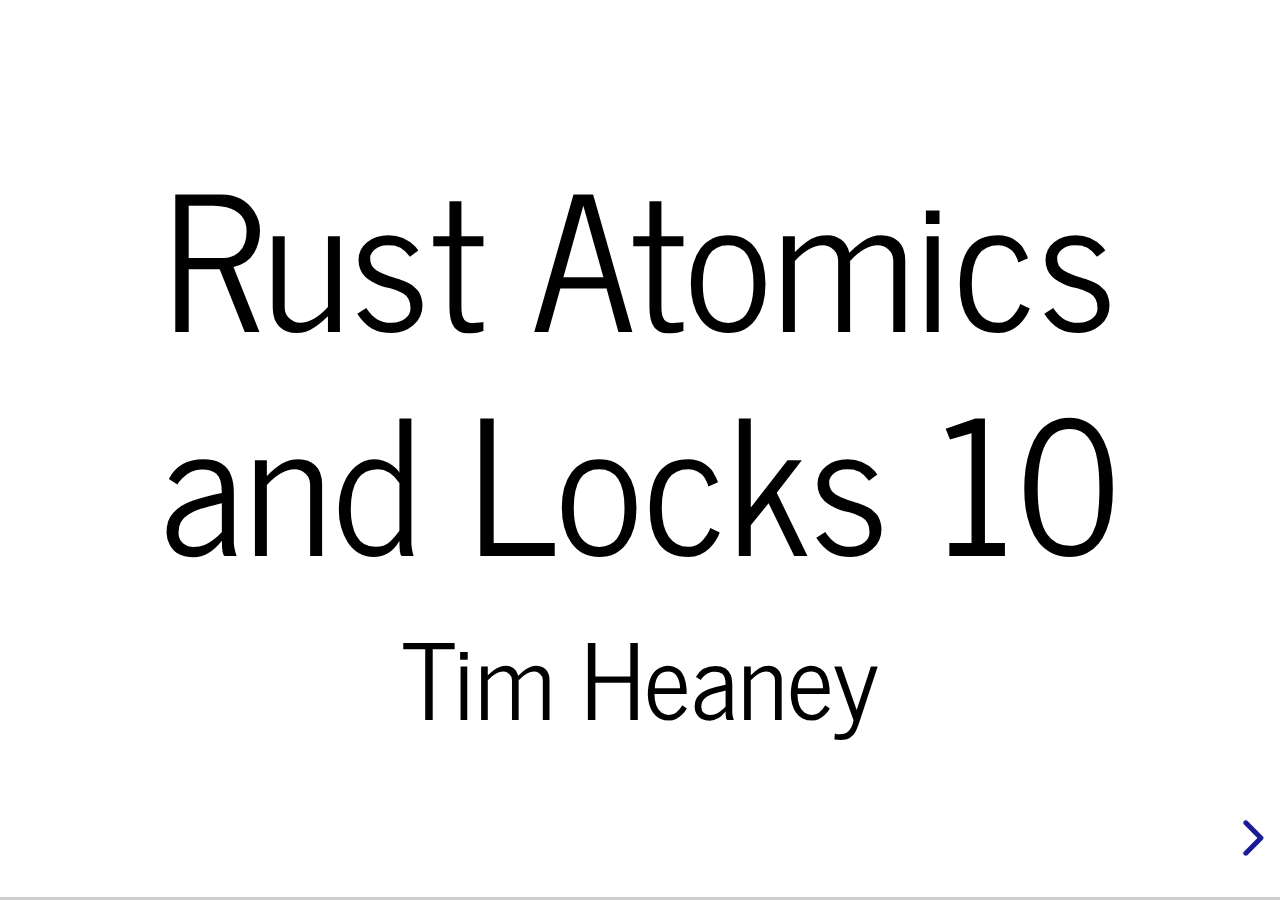
==== commit cf4323d9: "change absolute links to relative" ====
--- a/rust-atomics-and-locks-10/index.html
+++ b/rust-atomics-and-locks-10/index.html
@@ -9,9 +9,9 @@
 <style type="text/css">
 .underline { text-decoration: underline; }
 </style>
-<link rel="stylesheet" href="file:///home/tim/reveal.js/dist/reveal.css"/>
-
-<link rel="stylesheet" href="file:///home/tim/reveal.js/dist/theme/simple.css" id="theme"/>
+<link rel="stylesheet" href="../dist/reveal.css"/>
+
+<link rel="stylesheet" href="../dist/theme/simple.css" id="theme"/>
 
 <link rel="stylesheet" href="./style.css"/>
 </head>
@@ -646,10 +646,10 @@
 </section>
 </div>
 </div>
-<script src="/home/tim/reveal.js/dist/reveal.js"></script>
-<script src="file:///home/tim/reveal.js/plugin/markdown/markdown.js"></script>
-<script src="file:///home/tim/reveal.js/plugin/zoom/zoom.js"></script>
-<script src="file:///home/tim/reveal.js/plugin/notes/notes.js"></script>
+<script src="../dist/reveal.js"></script>
+<script src="../plugin/markdown/markdown.js"></script>
+<script src="../plugin/zoom/zoom.js"></script>
+<script src="../plugin/notes/notes.js"></script>
 
 
 <script>
--- a/dist/reveal.css
+++ b/dist/reveal.css
@@ -0,0 +1,8 @@
+/*!
+* reveal.js 4.1.1
+* https://revealjs.com
+* MIT licensed
+*
+* Copyright (C) 2020 Hakim El Hattab, https://hakim.se
+*/
+.reveal .r-stretch,.reveal .stretch{max-width:none;max-height:none}.reveal pre.r-stretch code,.reveal pre.stretch code{height:100%;max-height:100%;box-sizing:border-box}.reveal .r-fit-text{display:inline-block;white-space:nowrap}.reveal .r-stack{display:grid}.reveal .r-stack>*{grid-area:1/1;margin:auto}.reveal .r-hstack,.reveal .r-vstack{display:flex}.reveal .r-hstack img,.reveal .r-hstack video,.reveal .r-vstack img,.reveal .r-vstack video{min-width:0;min-height:0;-o-object-fit:contain;object-fit:contain}.reveal .r-vstack{flex-direction:column;align-items:center;justify-content:center}.reveal .r-hstack{flex-direction:row;align-items:center;justify-content:center}.reveal .items-stretch{align-items:stretch}.reveal .items-start{align-items:flex-start}.reveal .items-center{align-items:center}.reveal .items-end{align-items:flex-end}.reveal .justify-between{justify-content:space-between}.reveal .justify-around{justify-content:space-around}.reveal .justify-start{justify-content:flex-start}.reveal .justify-center{justify-content:center}.reveal .justify-end{justify-content:flex-end}html.reveal-full-page{width:100%;height:100%;height:100vh;height:calc(var(--vh,1vh) * 100);overflow:hidden}.reveal-viewport{height:100%;overflow:hidden;position:relative;line-height:1;margin:0;background-color:#fff;color:#000}.reveal .slides section .fragment{opacity:0;visibility:hidden;transition:all .2s ease;will-change:opacity}.reveal .slides section .fragment.visible{opacity:1;visibility:inherit}.reveal .slides section .fragment.disabled{transition:none}.reveal .slides section .fragment.grow{opacity:1;visibility:inherit}.reveal .slides section .fragment.grow.visible{transform:scale(1.3)}.reveal .slides section .fragment.shrink{opacity:1;visibility:inherit}.reveal .slides section .fragment.shrink.visible{transform:scale(.7)}.reveal .slides section .fragment.zoom-in{transform:scale(.1)}.reveal .slides section .fragment.zoom-in.visible{transform:none}.reveal .slides section .fragment.fade-out{opacity:1;visibility:inherit}.reveal .slides section .fragment.fade-out.visible{opacity:0;visibility:hidden}.reveal .slides section .fragment.semi-fade-out{opacity:1;visibility:inherit}.reveal .slides section .fragment.semi-fade-out.visible{opacity:.5;visibility:inherit}.reveal .slides section .fragment.strike{opacity:1;visibility:inherit}.reveal .slides section .fragment.strike.visible{text-decoration:line-through}.reveal .slides section .fragment.fade-up{transform:translate(0,40px)}.reveal .slides section .fragment.fade-up.visible{transform:translate(0,0)}.reveal .slides section .fragment.fade-down{transform:translate(0,-40px)}.reveal .slides section .fragment.fade-down.visible{transform:translate(0,0)}.reveal .slides section .fragment.fade-right{transform:translate(-40px,0)}.reveal .slides section .fragment.fade-right.visible{transform:translate(0,0)}.reveal .slides section .fragment.fade-left{transform:translate(40px,0)}.reveal .slides section .fragment.fade-left.visible{transform:translate(0,0)}.reveal .slides section .fragment.current-visible,.reveal .slides section .fragment.fade-in-then-out{opacity:0;visibility:hidden}.reveal .slides section .fragment.current-visible.current-fragment,.reveal .slides section .fragment.fade-in-then-out.current-fragment{opacity:1;visibility:inherit}.reveal .slides section .fragment.fade-in-then-semi-out{opacity:0;visibility:hidden}.reveal .slides section .fragment.fade-in-then-semi-out.visible{opacity:.5;visibility:inherit}.reveal .slides section .fragment.fade-in-then-semi-out.current-fragment{opacity:1;visibility:inherit}.reveal .slides section .fragment.highlight-blue,.reveal .slides section .fragment.highlight-current-blue,.reveal .slides section .fragment.highlight-current-green,.reveal .slides section .fragment.highlight-current-red,.reveal .slides section .fragment.highlight-green,.reveal .slides section .fragment.highlight-red{opacity:1;visibility:inherit}.reveal .slides section .fragment.highlight-red.visible{color:#ff2c2d}.reveal .slides section .fragment.highlight-green.visible{color:#17ff2e}.reveal .slides section .fragment.highlight-blue.visible{color:#1b91ff}.reveal .slides section .fragment.highlight-current-red.current-fragment{color:#ff2c2d}.reveal .slides section .fragment.highlight-current-green.current-fragment{color:#17ff2e}.reveal .slides section .fragment.highlight-current-blue.current-fragment{color:#1b91ff}.reveal:after{content:"";font-style:italic}.reveal iframe{z-index:1}.reveal a{position:relative}@keyframes bounce-right{0%,10%,25%,40%,50%{transform:translateX(0)}20%{transform:translateX(10px)}30%{transform:translateX(-5px)}}@keyframes bounce-left{0%,10%,25%,40%,50%{transform:translateX(0)}20%{transform:translateX(-10px)}30%{transform:translateX(5px)}}@keyframes bounce-down{0%,10%,25%,40%,50%{transform:translateY(0)}20%{transform:translateY(10px)}30%{transform:translateY(-5px)}}.reveal .controls{display:none;position:absolute;top:auto;bottom:12px;right:12px;left:auto;z-index:11;color:#000;pointer-events:none;font-size:10px}.reveal .controls button{position:absolute;padding:0;background-color:transparent;border:0;outline:0;cursor:pointer;color:currentColor;transform:scale(.9999);transition:color .2s ease,opacity .2s ease,transform .2s ease;z-index:2;pointer-events:auto;font-size:inherit;visibility:hidden;opacity:0;-webkit-appearance:none;-webkit-tap-highlight-color:transparent}.reveal .controls .controls-arrow:after,.reveal .controls .controls-arrow:before{content:"";position:absolute;top:0;left:0;width:2.6em;height:.5em;border-radius:.25em;background-color:currentColor;transition:all .15s ease,background-color .8s ease;transform-origin:.2em 50%;will-change:transform}.reveal .controls .controls-arrow{position:relative;width:3.6em;height:3.6em}.reveal .controls .controls-arrow:before{transform:translateX(.5em) translateY(1.55em) rotate(45deg)}.reveal .controls .controls-arrow:after{transform:translateX(.5em) translateY(1.55em) rotate(-45deg)}.reveal .controls .controls-arrow:hover:before{transform:translateX(.5em) translateY(1.55em) rotate(40deg)}.reveal .controls .controls-arrow:hover:after{transform:translateX(.5em) translateY(1.55em) rotate(-40deg)}.reveal .controls .controls-arrow:active:before{transform:translateX(.5em) translateY(1.55em) rotate(36deg)}.reveal .controls .controls-arrow:active:after{transform:translateX(.5em) translateY(1.55em) rotate(-36deg)}.reveal .controls .navigate-left{right:6.4em;bottom:3.2em;transform:translateX(-10px)}.reveal .controls .navigate-left.highlight{animation:bounce-left 2s 50 both ease-out}.reveal .controls .navigate-right{right:0;bottom:3.2em;transform:translateX(10px)}.reveal .controls .navigate-right .controls-arrow{transform:rotate(180deg)}.reveal .controls .navigate-right.highlight{animation:bounce-right 2s 50 both ease-out}.reveal .controls .navigate-up{right:3.2em;bottom:6.4em;transform:translateY(-10px)}.reveal .controls .navigate-up .controls-arrow{transform:rotate(90deg)}.reveal .controls .navigate-down{right:3.2em;bottom:-1.4em;padding-bottom:1.4em;transform:translateY(10px)}.reveal .controls .navigate-down .controls-arrow{transform:rotate(-90deg)}.reveal .controls .navigate-down.highlight{animation:bounce-down 2s 50 both ease-out}.reveal .controls[data-controls-back-arrows=faded] .navigate-up.enabled{opacity:.3}.reveal .controls[data-controls-back-arrows=faded] .navigate-up.enabled:hover{opacity:1}.reveal .controls[data-controls-back-arrows=hidden] .navigate-up.enabled{opacity:0;visibility:hidden}.reveal .controls .enabled{visibility:visible;opacity:.9;cursor:pointer;transform:none}.reveal .controls .enabled.fragmented{opacity:.5}.reveal .controls .enabled.fragmented:hover,.reveal .controls .enabled:hover{opacity:1}.reveal:not(.rtl) .controls[data-controls-back-arrows=faded] .navigate-left.enabled{opacity:.3}.reveal:not(.rtl) .controls[data-controls-back-arrows=faded] .navigate-left.enabled:hover{opacity:1}.reveal:not(.rtl) .controls[data-controls-back-arrows=hidden] .navigate-left.enabled{opacity:0;visibility:hidden}.reveal.rtl .controls[data-controls-back-arrows=faded] .navigate-right.enabled{opacity:.3}.reveal.rtl .controls[data-controls-back-arrows=faded] .navigate-right.enabled:hover{opacity:1}.reveal.rtl .controls[data-controls-back-arrows=hidden] .navigate-right.enabled{opacity:0;visibility:hidden}.reveal[data-navigation-mode=linear].has-horizontal-slides .navigate-down,.reveal[data-navigation-mode=linear].has-horizontal-slides .navigate-up{display:none}.reveal:not(.has-vertical-slides) .controls .navigate-left,.reveal[data-navigation-mode=linear].has-horizontal-slides .navigate-left{bottom:1.4em;right:5.5em}.reveal:not(.has-vertical-slides) .controls .navigate-right,.reveal[data-navigation-mode=linear].has-horizontal-slides .navigate-right{bottom:1.4em;right:.5em}.reveal:not(.has-horizontal-slides) .controls .navigate-up{right:1.4em;bottom:5em}.reveal:not(.has-horizontal-slides) .controls .navigate-down{right:1.4em;bottom:.5em}.reveal.has-dark-background .controls{color:#fff}.reveal.has-light-background .controls{color:#000}.reveal.no-hover .controls .controls-arrow:active:before,.reveal.no-hover .controls .controls-arrow:hover:before{transform:translateX(.5em) translateY(1.55em) rotate(45deg)}.reveal.no-hover .controls .controls-arrow:active:after,.reveal.no-hover .controls .controls-arrow:hover:after{transform:translateX(.5em) translateY(1.55em) rotate(-45deg)}@media screen and (min-width:500px){.reveal .controls[data-controls-layout=edges]{top:0;right:0;bottom:0;left:0}.reveal .controls[data-controls-layout=edges] .navigate-down,.reveal .controls[data-controls-layout=edges] .navigate-left,.reveal .controls[data-controls-layout=edges] .navigate-right,.reveal .controls[data-controls-layout=edges] .navigate-up{bottom:auto;right:auto}.reveal .controls[data-controls-layout=edges] .navigate-left{top:50%;left:.8em;margin-top:-1.8em}.reveal .controls[data-controls-layout=edges] .navigate-right{top:50%;right:.8em;margin-top:-1.8em}.reveal .controls[data-controls-layout=edges] .navigate-up{top:.8em;left:50%;margin-left:-1.8em}.reveal .controls[data-controls-layout=edges] .navigate-down{bottom:-.3em;left:50%;margin-left:-1.8em}}.reveal .progress{position:absolute;display:none;height:3px;width:100%;bottom:0;left:0;z-index:10;background-color:rgba(0,0,0,.2);color:#fff}.reveal .progress:after{content:"";display:block;position:absolute;height:10px;width:100%;top:-10px}.reveal .progress span{display:block;height:100%;width:100%;background-color:currentColor;transition:transform .8s cubic-bezier(.26,.86,.44,.985);transform-origin:0 0;transform:scaleX(0)}.reveal .slide-number{position:absolute;display:block;right:8px;bottom:8px;z-index:31;font-family:Helvetica,sans-serif;font-size:12px;line-height:1;color:#fff;background-color:rgba(0,0,0,.4);padding:5px}.reveal .slide-number a{color:currentColor}.reveal .slide-number-delimiter{margin:0 3px}.reveal{position:relative;width:100%;height:100%;overflow:hidden;touch-action:pinch-zoom}.reveal.embedded{touch-action:pan-y}.reveal .slides{position:absolute;width:100%;height:100%;top:0;right:0;bottom:0;left:0;margin:auto;pointer-events:none;overflow:visible;z-index:1;text-align:center;perspective:600px;perspective-origin:50% 40%}.reveal .slides>section{perspective:600px}.reveal .slides>section,.reveal .slides>section>section{display:none;position:absolute;width:100%;pointer-events:auto;z-index:10;transform-style:flat;transition:transform-origin .8s cubic-bezier(.26,.86,.44,.985),transform .8s cubic-bezier(.26,.86,.44,.985),visibility .8s cubic-bezier(.26,.86,.44,.985),opacity .8s cubic-bezier(.26,.86,.44,.985)}.reveal[data-transition-speed=fast] .slides section{transition-duration:.4s}.reveal[data-transition-speed=slow] .slides section{transition-duration:1.2s}.reveal .slides section[data-transition-speed=fast]{transition-duration:.4s}.reveal .slides section[data-transition-speed=slow]{transition-duration:1.2s}.reveal .slides>section.stack{padding-top:0;padding-bottom:0;pointer-events:none;height:100%}.reveal .slides>section.present,.reveal .slides>section>section.present{display:block;z-index:11;opacity:1}.reveal .slides>section:empty,.reveal .slides>section>section:empty,.reveal .slides>section>section[data-background-interactive],.reveal .slides>section[data-background-interactive]{pointer-events:none}.reveal.center,.reveal.center .slides,.reveal.center .slides section{min-height:0!important}.reveal .slides>section:not(.present),.reveal .slides>section>section:not(.present){pointer-events:none}.reveal.overview .slides>section,.reveal.overview .slides>section>section{pointer-events:auto}.reveal .slides>section.future,.reveal .slides>section.past,.reveal .slides>section>section.future,.reveal .slides>section>section.past{opacity:0}.reveal.slide section{-webkit-backface-visibility:hidden;backface-visibility:hidden}.reveal .slides>section[data-transition=slide].past,.reveal .slides>section[data-transition~=slide-out].past,.reveal.slide .slides>section:not([data-transition]).past{transform:translate(-150%,0)}.reveal .slides>section[data-transition=slide].future,.reveal .slides>section[data-transition~=slide-in].future,.reveal.slide .slides>section:not([data-transition]).future{transform:translate(150%,0)}.reveal .slides>section>section[data-transition=slide].past,.reveal .slides>section>section[data-transition~=slide-out].past,.reveal.slide .slides>section>section:not([data-transition]).past{transform:translate(0,-150%)}.reveal .slides>section>section[data-transition=slide].future,.reveal .slides>section>section[data-transition~=slide-in].future,.reveal.slide .slides>section>section:not([data-transition]).future{transform:translate(0,150%)}.reveal.linear section{-webkit-backface-visibility:hidden;backface-visibility:hidden}.reveal .slides>section[data-transition=linear].past,.reveal .slides>section[data-transition~=linear-out].past,.reveal.linear .slides>section:not([data-transition]).past{transform:translate(-150%,0)}.reveal .slides>section[data-transition=linear].future,.reveal .slides>section[data-transition~=linear-in].future,.reveal.linear .slides>section:not([data-transition]).future{transform:translate(150%,0)}.reveal .slides>section>section[data-transition=linear].past,.reveal .slides>section>section[data-transition~=linear-out].past,.reveal.linear .slides>section>section:not([data-transition]).past{transform:translate(0,-150%)}.reveal .slides>section>section[data-transition=linear].future,.reveal .slides>section>section[data-transition~=linear-in].future,.reveal.linear .slides>section>section:not([data-transition]).future{transform:translate(0,150%)}.reveal .slides section[data-transition=default].stack,.reveal.default .slides section.stack{transform-style:preserve-3d}.reveal .slides>section[data-transition=default].past,.reveal .slides>section[data-transition~=default-out].past,.reveal.default .slides>section:not([data-transition]).past{transform:translate3d(-100%,0,0) rotateY(-90deg) translate3d(-100%,0,0)}.reveal .slides>section[data-transition=default].future,.reveal .slides>section[data-transition~=default-in].future,.reveal.default .slides>section:not([data-transition]).future{transform:translate3d(100%,0,0) rotateY(90deg) translate3d(100%,0,0)}.reveal .slides>section>section[data-transition=default].past,.reveal .slides>section>section[data-transition~=default-out].past,.reveal.default .slides>section>section:not([data-transition]).past{transform:translate3d(0,-300px,0) rotateX(70deg) translate3d(0,-300px,0)}.reveal .slides>section>section[data-transition=default].future,.reveal .slides>section>section[data-transition~=default-in].future,.reveal.default .slides>section>section:not([data-transition]).future{transform:translate3d(0,300px,0) rotateX(-70deg) translate3d(0,300px,0)}.reveal .slides section[data-transition=convex].stack,.reveal.convex .slides section.stack{transform-style:preserve-3d}.reveal .slides>section[data-transition=convex].past,.reveal .slides>section[data-transition~=convex-out].past,.reveal.convex .slides>section:not([data-transition]).past{transform:translate3d(-100%,0,0) rotateY(-90deg) translate3d(-100%,0,0)}.reveal .slides>section[data-transition=convex].future,.reveal .slides>section[data-transition~=convex-in].future,.reveal.convex .slides>section:not([data-transition]).future{transform:translate3d(100%,0,0) rotateY(90deg) translate3d(100%,0,0)}.reveal .slides>section>section[data-transition=convex].past,.reveal .slides>section>section[data-transition~=convex-out].past,.reveal.convex .slides>section>section:not([data-transition]).past{transform:translate3d(0,-300px,0) rotateX(70deg) translate3d(0,-300px,0)}.reveal .slides>section>section[data-transition=convex].future,.reveal .slides>section>section[data-transition~=convex-in].future,.reveal.convex .slides>section>section:not([data-transition]).future{transform:translate3d(0,300px,0) rotateX(-70deg) translate3d(0,300px,0)}.reveal .slides section[data-transition=concave].stack,.reveal.concave .slides section.stack{transform-style:preserve-3d}.reveal .slides>section[data-transition=concave].past,.reveal .slides>section[data-transition~=concave-out].past,.reveal.concave .slides>section:not([data-transition]).past{transform:translate3d(-100%,0,0) rotateY(90deg) translate3d(-100%,0,0)}.reveal .slides>section[data-transition=concave].future,.reveal .slides>section[data-transition~=concave-in].future,.reveal.concave .slides>section:not([data-transition]).future{transform:translate3d(100%,0,0) rotateY(-90deg) translate3d(100%,0,0)}.reveal .slides>section>section[data-transition=concave].past,.reveal .slides>section>section[data-transition~=concave-out].past,.reveal.concave .slides>section>section:not([data-transition]).past{transform:translate3d(0,-80%,0) rotateX(-70deg) translate3d(0,-80%,0)}.reveal .slides>section>section[data-transition=concave].future,.reveal .slides>section>section[data-transition~=concave-in].future,.reveal.concave .slides>section>section:not([data-transition]).future{transform:translate3d(0,80%,0) rotateX(70deg) translate3d(0,80%,0)}.reveal .slides section[data-transition=zoom],.reveal.zoom .slides section:not([data-transition]){transition-timing-function:ease}.reveal .slides>section[data-transition=zoom].past,.reveal .slides>section[data-transition~=zoom-out].past,.reveal.zoom .slides>section:not([data-transition]).past{visibility:hidden;transform:scale(16)}.reveal .slides>section[data-transition=zoom].future,.reveal .slides>section[data-transition~=zoom-in].future,.reveal.zoom .slides>section:not([data-transition]).future{visibility:hidden;transform:scale(.2)}.reveal .slides>section>section[data-transition=zoom].past,.reveal .slides>section>section[data-transition~=zoom-out].past,.reveal.zoom .slides>section>section:not([data-transition]).past{transform:scale(16)}.reveal .slides>section>section[data-transition=zoom].future,.reveal .slides>section>section[data-transition~=zoom-in].future,.reveal.zoom .slides>section>section:not([data-transition]).future{transform:scale(.2)}.reveal.cube .slides{perspective:1300px}.reveal.cube .slides section{padding:30px;min-height:700px;-webkit-backface-visibility:hidden;backface-visibility:hidden;box-sizing:border-box;transform-style:preserve-3d}.reveal.center.cube .slides section{min-height:0}.reveal.cube .slides section:not(.stack):before{content:"";position:absolute;display:block;width:100%;height:100%;left:0;top:0;background:rgba(0,0,0,.1);border-radius:4px;transform:translateZ(-20px)}.reveal.cube .slides section:not(.stack):after{content:"";position:absolute;display:block;width:90%;height:30px;left:5%;bottom:0;background:0 0;z-index:1;border-radius:4px;box-shadow:0 95px 25px rgba(0,0,0,.2);transform:translateZ(-90px) rotateX(65deg)}.reveal.cube .slides>section.stack{padding:0;background:0 0}.reveal.cube .slides>section.past{transform-origin:100% 0;transform:translate3d(-100%,0,0) rotateY(-90deg)}.reveal.cube .slides>section.future{transform-origin:0 0;transform:translate3d(100%,0,0) rotateY(90deg)}.reveal.cube .slides>section>section.past{transform-origin:0 100%;transform:translate3d(0,-100%,0) rotateX(90deg)}.reveal.cube .slides>section>section.future{transform-origin:0 0;transform:translate3d(0,100%,0) rotateX(-90deg)}.reveal.page .slides{perspective-origin:0 50%;perspective:3000px}.reveal.page .slides section{padding:30px;min-height:700px;box-sizing:border-box;transform-style:preserve-3d}.reveal.page .slides section.past{z-index:12}.reveal.page .slides section:not(.stack):before{content:"";position:absolute;display:block;width:100%;height:100%;left:0;top:0;background:rgba(0,0,0,.1);transform:translateZ(-20px)}.reveal.page .slides section:not(.stack):after{content:"";position:absolute;display:block;width:90%;height:30px;left:5%;bottom:0;background:0 0;z-index:1;border-radius:4px;box-shadow:0 95px 25px rgba(0,0,0,.2);-webkit-transform:translateZ(-90px) rotateX(65deg)}.reveal.page .slides>section.stack{padding:0;background:0 0}.reveal.page .slides>section.past{transform-origin:0 0;transform:translate3d(-40%,0,0) rotateY(-80deg)}.reveal.page .slides>section.future{transform-origin:100% 0;transform:translate3d(0,0,0)}.reveal.page .slides>section>section.past{transform-origin:0 0;transform:translate3d(0,-40%,0) rotateX(80deg)}.reveal.page .slides>section>section.future{transform-origin:0 100%;transform:translate3d(0,0,0)}.reveal .slides section[data-transition=fade],.reveal.fade .slides section:not([data-transition]),.reveal.fade .slides>section>section:not([data-transition]){transform:none;transition:opacity .5s}.reveal.fade.overview .slides section,.reveal.fade.overview .slides>section>section{transition:none}.reveal .slides section[data-transition=none],.reveal.none .slides section:not([data-transition]){transform:none;transition:none}.reveal .pause-overlay{position:absolute;top:0;left:0;width:100%;height:100%;background:#000;visibility:hidden;opacity:0;z-index:100;transition:all 1s ease}.reveal .pause-overlay .resume-button{position:absolute;bottom:20px;right:20px;color:#ccc;border-radius:2px;padding:6px 14px;border:2px solid #ccc;font-size:16px;background:0 0;cursor:pointer}.reveal .pause-overlay .resume-button:hover{color:#fff;border-color:#fff}.reveal.paused .pause-overlay{visibility:visible;opacity:1}.reveal .no-transition,.reveal .no-transition *,.reveal .slides.disable-slide-transitions section{transition:none!important}.reveal .slides.disable-slide-transitions section{transform:none!important}.reveal .backgrounds{position:absolute;width:100%;height:100%;top:0;left:0;perspective:600px}.reveal .slide-background{display:none;position:absolute;width:100%;height:100%;opacity:0;visibility:hidden;overflow:hidden;background-color:rgba(0,0,0,0);transition:all .8s cubic-bezier(.26,.86,.44,.985)}.reveal .slide-background-content{position:absolute;width:100%;height:100%;background-position:50% 50%;background-repeat:no-repeat;background-size:cover}.reveal .slide-background.stack{display:block}.reveal .slide-background.present{opacity:1;visibility:visible;z-index:2}.print-pdf .reveal .slide-background{opacity:1!important;visibility:visible!important}.reveal .slide-background video{position:absolute;width:100%;height:100%;max-width:none;max-height:none;top:0;left:0;-o-object-fit:cover;object-fit:cover}.reveal .slide-background[data-background-size=contain] video{-o-object-fit:contain;object-fit:contain}.reveal>.backgrounds .slide-background[data-background-transition=none],.reveal[data-background-transition=none]>.backgrounds .slide-background:not([data-background-transition]){transition:none}.reveal>.backgrounds .slide-background[data-background-transition=slide],.reveal[data-background-transition=slide]>.backgrounds .slide-background:not([data-background-transition]){opacity:1;-webkit-backface-visibility:hidden;backface-visibility:hidden}.reveal>.backgrounds .slide-background.past[data-background-transition=slide],.reveal[data-background-transition=slide]>.backgrounds .slide-background.past:not([data-background-transition]){transform:translate(-100%,0)}.reveal>.backgrounds .slide-background.future[data-background-transition=slide],.reveal[data-background-transition=slide]>.backgrounds .slide-background.future:not([data-background-transition]){transform:translate(100%,0)}.reveal>.backgrounds .slide-background>.slide-background.past[data-background-transition=slide],.reveal[data-background-transition=slide]>.backgrounds .slide-background>.slide-background.past:not([data-background-transition]){transform:translate(0,-100%)}.reveal>.backgrounds .slide-background>.slide-background.future[data-background-transition=slide],.reveal[data-background-transition=slide]>.backgrounds .slide-background>.slide-background.future:not([data-background-transition]){transform:translate(0,100%)}.reveal>.backgrounds .slide-background.past[data-background-transition=convex],.reveal[data-background-transition=convex]>.backgrounds .slide-background.past:not([data-background-transition]){opacity:0;transform:translate3d(-100%,0,0) rotateY(-90deg) translate3d(-100%,0,0)}.reveal>.backgrounds .slide-background.future[data-background-transition=convex],.reveal[data-background-transition=convex]>.backgrounds .slide-background.future:not([data-background-transition]){opacity:0;transform:translate3d(100%,0,0) rotateY(90deg) translate3d(100%,0,0)}.reveal>.backgrounds .slide-background>.slide-background.past[data-background-transition=convex],.reveal[data-background-transition=convex]>.backgrounds .slide-background>.slide-background.past:not([data-background-transition]){opacity:0;transform:translate3d(0,-100%,0) rotateX(90deg) translate3d(0,-100%,0)}.reveal>.backgrounds .slide-background>.slide-background.future[data-background-transition=convex],.reveal[data-background-transition=convex]>.backgrounds .slide-background>.slide-background.future:not([data-background-transition]){opacity:0;transform:translate3d(0,100%,0) rotateX(-90deg) translate3d(0,100%,0)}.reveal>.backgrounds .slide-background.past[data-background-transition=concave],.reveal[data-background-transition=concave]>.backgrounds .slide-background.past:not([data-background-transition]){opacity:0;transform:translate3d(-100%,0,0) rotateY(90deg) translate3d(-100%,0,0)}.reveal>.backgrounds .slide-background.future[data-background-transition=concave],.reveal[data-background-transition=concave]>.backgrounds .slide-background.future:not([data-background-transition]){opacity:0;transform:translate3d(100%,0,0) rotateY(-90deg) translate3d(100%,0,0)}.reveal>.backgrounds .slide-background>.slide-background.past[data-background-transition=concave],.reveal[data-background-transition=concave]>.backgrounds .slide-background>.slide-background.past:not([data-background-transition]){opacity:0;transform:translate3d(0,-100%,0) rotateX(-90deg) translate3d(0,-100%,0)}.reveal>.backgrounds .slide-background>.slide-background.future[data-background-transition=concave],.reveal[data-background-transition=concave]>.backgrounds .slide-background>.slide-background.future:not([data-background-transition]){opacity:0;transform:translate3d(0,100%,0) rotateX(90deg) translate3d(0,100%,0)}.reveal>.backgrounds .slide-background[data-background-transition=zoom],.reveal[data-background-transition=zoom]>.backgrounds .slide-background:not([data-background-transition]){transition-timing-function:ease}.reveal>.backgrounds .slide-background.past[data-background-transition=zoom],.reveal[data-background-transition=zoom]>.backgrounds .slide-background.past:not([data-background-transition]){opacity:0;visibility:hidden;transform:scale(16)}.reveal>.backgrounds .slide-background.future[data-background-transition=zoom],.reveal[data-background-transition=zoom]>.backgrounds .slide-background.future:not([data-background-transition]){opacity:0;visibility:hidden;transform:scale(.2)}.reveal>.backgrounds .slide-background>.slide-background.past[data-background-transition=zoom],.reveal[data-background-transition=zoom]>.backgrounds .slide-background>.slide-background.past:not([data-background-transition]){opacity:0;visibility:hidden;transform:scale(16)}.reveal>.backgrounds .slide-background>.slide-background.future[data-background-transition=zoom],.reveal[data-background-transition=zoom]>.backgrounds .slide-background>.slide-background.future:not([data-background-transition]){opacity:0;visibility:hidden;transform:scale(.2)}.reveal[data-transition-speed=fast]>.backgrounds .slide-background{transition-duration:.4s}.reveal[data-transition-speed=slow]>.backgrounds .slide-background{transition-duration:1.2s}.reveal [data-auto-animate-target^=unmatched]{will-change:opacity}.reveal section[data-auto-animate]:not(.stack):not([data-auto-animate=running]) [data-auto-animate-target^=unmatched]{opacity:0}.reveal.overview{perspective-origin:50% 50%;perspective:700px}.reveal.overview .slides{-moz-transform-style:preserve-3d}.reveal.overview .slides section{height:100%;top:0!important;opacity:1!important;overflow:hidden;visibility:visible!important;cursor:pointer;box-sizing:border-box}.reveal.overview .slides section.present,.reveal.overview .slides section:hover{outline:10px solid rgba(150,150,150,.4);outline-offset:10px}.reveal.overview .slides section .fragment{opacity:1;transition:none}.reveal.overview .slides section:after,.reveal.overview .slides section:before{display:none!important}.reveal.overview .slides>section.stack{padding:0;top:0!important;background:0 0;outline:0;overflow:visible}.reveal.overview .backgrounds{perspective:inherit;-moz-transform-style:preserve-3d}.reveal.overview .backgrounds .slide-background{opacity:1;visibility:visible;outline:10px solid rgba(150,150,150,.1);outline-offset:10px}.reveal.overview .backgrounds .slide-background.stack{overflow:visible}.reveal.overview .slides section,.reveal.overview-deactivating .slides section{transition:none}.reveal.overview .backgrounds .slide-background,.reveal.overview-deactivating .backgrounds .slide-background{transition:none}.reveal.rtl .slides,.reveal.rtl .slides h1,.reveal.rtl .slides h2,.reveal.rtl .slides h3,.reveal.rtl .slides h4,.reveal.rtl .slides h5,.reveal.rtl .slides h6{direction:rtl;font-family:sans-serif}.reveal.rtl code,.reveal.rtl pre{direction:ltr}.reveal.rtl ol,.reveal.rtl ul{text-align:right}.reveal.rtl .progress span{transform-origin:100% 0}.reveal.has-parallax-background .backgrounds{transition:all .8s ease}.reveal.has-parallax-background[data-transition-speed=fast] .backgrounds{transition-duration:.4s}.reveal.has-parallax-background[data-transition-speed=slow] .backgrounds{transition-duration:1.2s}.reveal>.overlay{position:absolute;top:0;left:0;width:100%;height:100%;z-index:1000;background:rgba(0,0,0,.9);transition:all .3s ease}.reveal>.overlay .spinner{position:absolute;display:block;top:50%;left:50%;width:32px;height:32px;margin:-16px 0 0 -16px;z-index:10;background-image:url([data-uri]%2F%2F%2F6%2Bvr8nJybW1tcDAwOjo6Nvb26ioqKOjo7Ozs%2FLy8vz8%2FAAAAAAAAAAAACH%2FC05FVFNDQVBFMi4wAwEAAAAh%2FhpDcmVhdGVkIHdpdGggYWpheGxvYWQuaW5mbwAh%[base64]%2FV%2FnmOM82XiHRLYKhKP1oZmADdEAAAh%2BQQJCgAAACwAAAAAIAAgAAAE6hDISWlZpOrNp1lGNRSdRpDUolIGw5RUYhhHukqFu8DsrEyqnWThGvAmhVlteBvojpTDDBUEIFwMFBRAmBkSgOrBFZogCASwBDEY%2FCZSg7GSE0gSCjQBMVG023xWBhklAnoEdhQEfyNqMIcKjhRsjEdnezB%2BA4k8gTwJhFuiW4dokXiloUepBAp5qaKpp6%2BHo7aWW54wl7obvEe0kRuoplCGepwSx2jJvqHEmGt6whJpGpfJCHmOoNHKaHx61WiSR92E4lbFoq%2BB6QDtuetcaBPnW6%2BO7wDHpIiK9SaVK5GgV543tzjgGcghAgAh%[base64]%2B%2BG%2Bw48edZPK%2BM6hLJpQg484enXIdQFSS1u6UhksENEQAAIfkECQoAAAAsAAAAACAAIAAABOcQyEmpGKLqzWcZRVUQnZYg1aBSh2GUVEIQ2aQOE%2BG%2BcD4ntpWkZQj1JIiZIogDFFyHI0UxQwFugMSOFIPJftfVAEoZLBbcLEFhlQiqGp1Vd140AUklUN3eCA51C1EWMzMCezCBBmkxVIVHBWd3HHl9JQOIJSdSnJ0TDKChCwUJjoWMPaGqDKannasMo6WnM562R5YluZRwur0wpgqZE7NKUm%2BFNRPIhjBJxKZteWuIBMN4zRMIVIhffcgojwCF117i4nlLnY5ztRLsnOk%2BaV%2BoJY7V7m76PdkS4trKcdg0Zc0tTcKkRAAAIfkECQoAAAAsAAAAACAAIAAABO4QyEkpKqjqzScpRaVkXZWQEximw1BSCUEIlDohrft6cpKCk5xid5MNJTaAIkekKGQkWyKHkvhKsR7ARmitkAYDYRIbUQRQjWBwJRzChi9CRlBcY1UN4g0%[base64]%[base64]%2BE71SRQeyqUToLA7VxF0JDyIQh%2FMVVPMt1ECZlfcjZJ9mIKoaTl1MRIl5o4CUKXOwmyrCInCKqcWtvadL2SYhyASyNDJ0uIiRMDjI0Fd30%2FiI2UA5GSS5UDj2l6NoqgOgN4gksEBgYFf0FDqKgHnyZ9OX8HrgYHdHpcHQULXAS2qKpENRg7eAMLC7kTBaixUYFkKAzWAAnLC7FLVxLWDBLKCwaKTULgEwbLA4hJtOkSBNqITT3xEgfLpBtzE%2FjiuL04RGEBgwWhShRgQExHBAAh%2BQQJCgAAACwAAAAAIAAgAAAE7xDISWlSqerNpyJKhWRdlSAVoVLCWk6JKlAqAavhO9UkUHsqlE6CwO1cRdCQ8iEIfzFVTzLdRAmZX3I2SfZiCqGk5dTESJeaOAlClzsJsqwiJwiqnFrb2nS9kmIcgEsjQydLiIlHehhpejaIjzh9eomSjZR%[base64]%2BE71SRQeyqUToLA7VxF0JDyIQh%[base64]%2BE71SRQeyqUToLA7VxF0JDyIQh%2FMVVPMt1ECZlfcjZJ9mIKoaTl1MRIl5o4CUKXOwmyrCInCKqcWtvadL2SYhyASyNDJ0uIiUd6GAULDJCRiXo1CpGXDJOUjY%2BYip9DhToJA4RBLwMLCwVDfRgbBAaqqoZ1XBMHswsHtxtFaH1iqaoGNgAIxRpbFAgfPQSqpbgGBqUD1wBXeCYp1AYZ19JJOYgH1KwA4UBvQwXUBxPqVD9L3sbp2BNk2xvvFPJd%2BMFCN6HAAIKgNggY0KtEBAAh%[base64]%2BvsYMDAzZQPC9VCNkDWUhGkuE5PxJNwiUK4UfLzOlD4WvzAHaoG9nxPi5d%2BjYUqfAhhykOFwJWiAAAIfkECQoAAAAsAAAAACAAIAAABPAQyElpUqnqzaciSoVkXVUMFaFSwlpOCcMYlErAavhOMnNLNo8KsZsMZItJEIDIFSkLGQoQTNhIsFehRww2CQLKF0tYGKYSg%2BygsZIuNqJksKgbfgIGepNo2cIUB3V1B3IvNiBYNQaDSTtfhhx0CwVPI0UJe0%2Bbm4g5VgcGoqOcnjmjqDSdnhgEoamcsZuXO1aWQy8KAwOAuTYYGwi7w5h%2BKr0SJ8MFihpNbx%2B4Erq7BYBuzsdiH1jCAzoSfl0rVirNbRXlBBlLX%2BBP0XJLAPGzTkAuAOqb0WT5AH7OcdCm5B8TgRwSRKIHQtaLCwg1RAAAOwAAAAAAAAAAAA%3D%3D);visibility:visible;opacity:.6;transition:all .3s ease}.reveal>.overlay header{position:absolute;left:0;top:0;width:100%;padding:5px;z-index:2;box-sizing:border-box}.reveal>.overlay header a{display:inline-block;width:40px;height:40px;line-height:36px;padding:0 10px;float:right;opacity:.6;box-sizing:border-box}.reveal>.overlay header a:hover{opacity:1}.reveal>.overlay header a .icon{display:inline-block;width:20px;height:20px;background-position:50% 50%;background-size:100%;background-repeat:no-repeat}.reveal>.overlay header a.close .icon{background-image:url([data-uri])}.reveal>.overlay header a.external .icon{background-image:url([data-uri])}.reveal>.overlay .viewport{position:absolute;display:flex;top:50px;right:0;bottom:0;left:0}.reveal>.overlay.overlay-preview .viewport iframe{width:100%;height:100%;max-width:100%;max-height:100%;border:0;opacity:0;visibility:hidden;transition:all .3s ease}.reveal>.overlay.overlay-preview.loaded .viewport iframe{opacity:1;visibility:visible}.reveal>.overlay.overlay-preview.loaded .viewport-inner{position:absolute;z-index:-1;left:0;top:45%;width:100%;text-align:center;letter-spacing:normal}.reveal>.overlay.overlay-preview .x-frame-error{opacity:0;transition:opacity .3s ease .3s}.reveal>.overlay.overlay-preview.loaded .x-frame-error{opacity:1}.reveal>.overlay.overlay-preview.loaded .spinner{opacity:0;visibility:hidden;transform:scale(.2)}.reveal>.overlay.overlay-help .viewport{overflow:auto;color:#fff}.reveal>.overlay.overlay-help .viewport .viewport-inner{width:600px;margin:auto;padding:20px 20px 80px 20px;text-align:center;letter-spacing:normal}.reveal>.overlay.overlay-help .viewport .viewport-inner .title{font-size:20px}.reveal>.overlay.overlay-help .viewport .viewport-inner table{border:1px solid #fff;border-collapse:collapse;font-size:16px}.reveal>.overlay.overlay-help .viewport .viewport-inner table td,.reveal>.overlay.overlay-help .viewport .viewport-inner table th{width:200px;padding:14px;border:1px solid #fff;vertical-align:middle}.reveal>.overlay.overlay-help .viewport .viewport-inner table th{padding-top:20px;padding-bottom:20px}.reveal .playback{position:absolute;left:15px;bottom:20px;z-index:30;cursor:pointer;transition:all .4s ease;-webkit-tap-highlight-color:transparent}.reveal.overview .playback{opacity:0;visibility:hidden}.reveal .hljs{min-height:100%}.reveal .hljs table{margin:initial}.reveal .hljs-ln-code,.reveal .hljs-ln-numbers{padding:0;border:0}.reveal .hljs-ln-numbers{opacity:.6;padding-right:.75em;text-align:right;vertical-align:top}.reveal .hljs.has-highlights tr:not(.highlight-line){opacity:.4}.reveal .hljs:not(:first-child).fragment{position:absolute;top:0;left:0;width:100%;box-sizing:border-box}.reveal pre[data-auto-animate-target]{overflow:hidden}.reveal pre[data-auto-animate-target] code{height:100%}.reveal .roll{display:inline-block;line-height:1.2;overflow:hidden;vertical-align:top;perspective:400px;perspective-origin:50% 50%}.reveal .roll:hover{background:0 0;text-shadow:none}.reveal .roll span{display:block;position:relative;padding:0 2px;pointer-events:none;transition:all .4s ease;transform-origin:50% 0;transform-style:preserve-3d;-webkit-backface-visibility:hidden;backface-visibility:hidden}.reveal .roll:hover span{background:rgba(0,0,0,.5);transform:translate3d(0,0,-45px) rotateX(90deg)}.reveal .roll span:after{content:attr(data-title);display:block;position:absolute;left:0;top:0;padding:0 2px;-webkit-backface-visibility:hidden;backface-visibility:hidden;transform-origin:50% 0;transform:translate3d(0,110%,0) rotateX(-90deg)}.reveal aside.notes{display:none}.reveal .speaker-notes{display:none;position:absolute;width:33.3333333333%;height:100%;top:0;left:100%;padding:14px 18px 14px 18px;z-index:1;font-size:18px;line-height:1.4;border:1px solid rgba(0,0,0,.05);color:#222;background-color:#f5f5f5;overflow:auto;box-sizing:border-box;text-align:left;font-family:Helvetica,sans-serif;-webkit-overflow-scrolling:touch}.reveal .speaker-notes .notes-placeholder{color:#ccc;font-style:italic}.reveal .speaker-notes:focus{outline:0}.reveal .speaker-notes:before{content:"Speaker notes";display:block;margin-bottom:10px;opacity:.5}.reveal.show-notes{max-width:75%;overflow:visible}.reveal.show-notes .speaker-notes{display:block}@media screen and (min-width:1600px){.reveal .speaker-notes{font-size:20px}}@media screen and (max-width:1024px){.reveal.show-notes{border-left:0;max-width:none;max-height:70%;max-height:70vh;overflow:visible}.reveal.show-notes .speaker-notes{top:100%;left:0;width:100%;height:42.8571428571%;height:30vh;border:0}}@media screen and (max-width:600px){.reveal.show-notes{max-height:60%;max-height:60vh}.reveal.show-notes .speaker-notes{top:100%;height:66.6666666667%;height:40vh}.reveal .speaker-notes{font-size:14px}}.zoomed .reveal *,.zoomed .reveal :after,.zoomed .reveal :before{-webkit-backface-visibility:visible!important;backface-visibility:visible!important}.zoomed .reveal .controls,.zoomed .reveal .progress{opacity:0}.zoomed .reveal .roll span{background:0 0}.zoomed .reveal .roll span:after{visibility:hidden}html.print-pdf *{-webkit-print-color-adjust:exact}html.print-pdf{width:100%;height:100%;overflow:visible}html.print-pdf body{margin:0 auto!important;border:0;padding:0;float:none!important;overflow:visible}html.print-pdf .nestedarrow,html.print-pdf .reveal .controls,html.print-pdf .reveal .playback,html.print-pdf .reveal .progress,html.print-pdf .reveal.overview,html.print-pdf .state-background{display:none!important}html.print-pdf .reveal pre code{overflow:hidden!important;font-family:Courier,"Courier New",monospace!important}html.print-pdf .reveal{width:auto!important;height:auto!important;overflow:hidden!important}html.print-pdf .reveal .slides{position:static;width:100%!important;height:auto!important;zoom:1!important;pointer-events:initial;left:auto;top:auto;margin:0!important;padding:0!important;overflow:visible;display:block;perspective:none;perspective-origin:50% 50%}html.print-pdf .reveal .slides .pdf-page{position:relative;overflow:hidden;z-index:1;page-break-after:always}html.print-pdf .reveal .slides section{visibility:visible!important;display:block!important;position:absolute!important;margin:0!important;padding:0!important;box-sizing:border-box!important;min-height:1px;opacity:1!important;transform-style:flat!important;transform:none!important}html.print-pdf .reveal section.stack{position:relative!important;margin:0!important;padding:0!important;page-break-after:avoid!important;height:auto!important;min-height:auto!important}html.print-pdf .reveal img{box-shadow:none}html.print-pdf .reveal .backgrounds{display:none}html.print-pdf .reveal .slide-background{display:block!important;position:absolute;top:0;left:0;width:100%;height:100%;z-index:auto!important}html.print-pdf .reveal.show-notes{max-width:none;max-height:none}html.print-pdf .reveal .speaker-notes-pdf{display:block;width:100%;height:auto;max-height:none;top:auto;right:auto;bottom:auto;left:auto;z-index:100}html.print-pdf .reveal .speaker-notes-pdf[data-layout=separate-page]{position:relative;color:inherit;background-color:transparent;padding:20px;page-break-after:always;border:0}html.print-pdf .reveal .slide-number-pdf{display:block;position:absolute;font-size:14px}html.print-pdf .aria-status{display:none}@media print{html:not(.print-pdf){background:#fff;width:auto;height:auto;overflow:visible}html:not(.print-pdf) body{background:#fff;font-size:20pt;width:auto;height:auto;border:0;margin:0 5%;padding:0;overflow:visible;float:none!important}html:not(.print-pdf) .controls,html:not(.print-pdf) .fork-reveal,html:not(.print-pdf) .nestedarrow,html:not(.print-pdf) .reveal .backgrounds,html:not(.print-pdf) .reveal .progress,html:not(.print-pdf) .reveal .slide-number,html:not(.print-pdf) .share-reveal,html:not(.print-pdf) .state-background{display:none!important}html:not(.print-pdf) body,html:not(.print-pdf) li,html:not(.print-pdf) p,html:not(.print-pdf) td{font-size:20pt!important;color:#000}html:not(.print-pdf) h1,html:not(.print-pdf) h2,html:not(.print-pdf) h3,html:not(.print-pdf) h4,html:not(.print-pdf) h5,html:not(.print-pdf) h6{color:#000!important;height:auto;line-height:normal;text-align:left;letter-spacing:normal}html:not(.print-pdf) h1{font-size:28pt!important}html:not(.print-pdf) h2{font-size:24pt!important}html:not(.print-pdf) h3{font-size:22pt!important}html:not(.print-pdf) h4{font-size:22pt!important;font-variant:small-caps}html:not(.print-pdf) h5{font-size:21pt!important}html:not(.print-pdf) h6{font-size:20pt!important;font-style:italic}html:not(.print-pdf) a:link,html:not(.print-pdf) a:visited{color:#000!important;font-weight:700;text-decoration:underline}html:not(.print-pdf) div,html:not(.print-pdf) ol,html:not(.print-pdf) p,html:not(.print-pdf) ul{visibility:visible;position:static;width:auto;height:auto;display:block;overflow:visible;margin:0;text-align:left!important}html:not(.print-pdf) .reveal pre,html:not(.print-pdf) .reveal table{margin-left:0;margin-right:0}html:not(.print-pdf) .reveal pre code{padding:20px}html:not(.print-pdf) .reveal blockquote{margin:20px 0}html:not(.print-pdf) .reveal .slides{position:static!important;width:auto!important;height:auto!important;left:0!important;top:0!important;margin-left:0!important;margin-top:0!important;padding:0!important;zoom:1!important;transform:none!important;overflow:visible!important;display:block!important;text-align:left!important;perspective:none;perspective-origin:50% 50%}html:not(.print-pdf) .reveal .slides section{visibility:visible!important;position:static!important;width:auto!important;height:auto!important;display:block!important;overflow:visible!important;left:0!important;top:0!important;margin-left:0!important;margin-top:0!important;padding:60px 20px!important;z-index:auto!important;opacity:1!important;page-break-after:always!important;transform-style:flat!important;transform:none!important;transition:none!important}html:not(.print-pdf) .reveal .slides section.stack{padding:0!important}html:not(.print-pdf) .reveal section:last-of-type{page-break-after:avoid!important}html:not(.print-pdf) .reveal section .fragment{opacity:1!important;visibility:visible!important;transform:none!important}html:not(.print-pdf) .reveal section img{display:block;margin:15px 0;background:#fff;border:1px solid #666;box-shadow:none}html:not(.print-pdf) .reveal section small{font-size:.8em}html:not(.print-pdf) .reveal .hljs{max-height:100%;white-space:pre-wrap;word-wrap:break-word;word-break:break-word;font-size:15pt}html:not(.print-pdf) .reveal .hljs .hljs-ln-numbers{white-space:nowrap}html:not(.print-pdf) .reveal .hljs td{font-size:inherit!important;color:inherit!important}}--- a/dist/theme/simple.css
+++ b/dist/theme/simple.css
@@ -0,0 +1,360 @@
+/**
+ * A simple theme for reveal.js presentations, similar
+ * to the default theme. The accent color is darkblue.
+ *
+ * This theme is Copyright (C) 2012 Owen Versteeg, https://github.com/StereotypicalApps. It is MIT licensed.
+ * reveal.js is Copyright (C) 2011-2012 Hakim El Hattab, http://hakim.se
+ */
+@import url(https://fonts.googleapis.com/css?family=News+Cycle:400,700);
+@import url(https://fonts.googleapis.com/css?family=Lato:400,700,400italic,700italic);
+section.has-dark-background, section.has-dark-background h1, section.has-dark-background h2, section.has-dark-background h3, section.has-dark-background h4, section.has-dark-background h5, section.has-dark-background h6 {
+  color: #fff;
+}
+
+/*********************************************
+ * GLOBAL STYLES
+ *********************************************/
+:root {
+  --r-background-color: #fff;
+  --r-main-font: Lato, sans-serif;
+  --r-main-font-size: 40px;
+  --r-main-color: #000;
+  --r-block-margin: 20px;
+  --r-heading-margin: 0 0 20px 0;
+  --r-heading-font: News Cycle, Impact, sans-serif;
+  --r-heading-color: #000;
+  --r-heading-line-height: 1.2;
+  --r-heading-letter-spacing: normal;
+  --r-heading-text-transform: none;
+  --r-heading-text-shadow: none;
+  --r-heading-font-weight: normal;
+  --r-heading1-text-shadow: none;
+  --r-heading1-size: 3.77em;
+  --r-heading2-size: 2.11em;
+  --r-heading3-size: 1.55em;
+  --r-heading4-size: 1em;
+  --r-code-font: monospace;
+  --r-link-color: #00008B;
+  --r-link-color-dark: #00003f;
+  --r-link-color-hover: #0000f1;
+  --r-selection-background-color: rgba(0, 0, 0, 0.99);
+  --r-selection-color: #fff;
+}
+
+.reveal-viewport {
+  background: #fff;
+  background-color: var(--r-background-color);
+}
+
+.reveal {
+  font-family: var(--r-main-font);
+  font-size: var(--r-main-font-size);
+  font-weight: normal;
+  color: var(--r-main-color);
+}
+
+.reveal ::selection {
+  color: var(--r-selection-color);
+  background: var(--r-selection-background-color);
+  text-shadow: none;
+}
+
+.reveal ::-moz-selection {
+  color: var(--r-selection-color);
+  background: var(--r-selection-background-color);
+  text-shadow: none;
+}
+
+.reveal .slides section,
+.reveal .slides section > section {
+  line-height: 1.3;
+  font-weight: inherit;
+}
+
+/*********************************************
+ * HEADERS
+ *********************************************/
+.reveal h1,
+.reveal h2,
+.reveal h3,
+.reveal h4,
+.reveal h5,
+.reveal h6 {
+  margin: var(--r-heading-margin);
+  color: var(--r-heading-color);
+  font-family: var(--r-heading-font);
+  font-weight: var(--r-heading-font-weight);
+  line-height: var(--r-heading-line-height);
+  letter-spacing: var(--r-heading-letter-spacing);
+  text-transform: var(--r-heading-text-transform);
+  text-shadow: var(--r-heading-text-shadow);
+  word-wrap: break-word;
+}
+
+.reveal h1 {
+  font-size: var(--r-heading1-size);
+}
+
+.reveal h2 {
+  font-size: var(--r-heading2-size);
+}
+
+.reveal h3 {
+  font-size: var(--r-heading3-size);
+}
+
+.reveal h4 {
+  font-size: var(--r-heading4-size);
+}
+
+.reveal h1 {
+  text-shadow: var(--r-heading1-text-shadow);
+}
+
+/*********************************************
+ * OTHER
+ *********************************************/
+.reveal p {
+  margin: var(--r-block-margin) 0;
+  line-height: 1.3;
+}
+
+/* Remove trailing margins after titles */
+.reveal h1:last-child,
+.reveal h2:last-child,
+.reveal h3:last-child,
+.reveal h4:last-child,
+.reveal h5:last-child,
+.reveal h6:last-child {
+  margin-bottom: 0;
+}
+
+/* Ensure certain elements are never larger than the slide itself */
+.reveal img,
+.reveal video,
+.reveal iframe {
+  max-width: 95%;
+  max-height: 95%;
+}
+
+.reveal strong,
+.reveal b {
+  font-weight: bold;
+}
+
+.reveal em {
+  font-style: italic;
+}
+
+.reveal ol,
+.reveal dl,
+.reveal ul {
+  display: inline-block;
+  text-align: left;
+  margin: 0 0 0 1em;
+}
+
+.reveal ol {
+  list-style-type: decimal;
+}
+
+.reveal ul {
+  list-style-type: disc;
+}
+
+.reveal ul ul {
+  list-style-type: square;
+}
+
+.reveal ul ul ul {
+  list-style-type: circle;
+}
+
+.reveal ul ul,
+.reveal ul ol,
+.reveal ol ol,
+.reveal ol ul {
+  display: block;
+  margin-left: 40px;
+}
+
+.reveal dt {
+  font-weight: bold;
+}
+
+.reveal dd {
+  margin-left: 40px;
+}
+
+.reveal blockquote {
+  display: block;
+  position: relative;
+  width: 70%;
+  margin: var(--r-block-margin) auto;
+  padding: 5px;
+  font-style: italic;
+  background: rgba(255, 255, 255, 0.05);
+  box-shadow: 0px 0px 2px rgba(0, 0, 0, 0.2);
+}
+
+.reveal blockquote p:first-child,
+.reveal blockquote p:last-child {
+  display: inline-block;
+}
+
+.reveal q {
+  font-style: italic;
+}
+
+.reveal pre {
+  display: block;
+  position: relative;
+  width: 90%;
+  margin: var(--r-block-margin) auto;
+  text-align: left;
+  font-size: 0.55em;
+  font-family: var(--r-code-font);
+  line-height: 1.2em;
+  word-wrap: break-word;
+  box-shadow: 0px 5px 15px rgba(0, 0, 0, 0.15);
+}
+
+.reveal code {
+  font-family: var(--r-code-font);
+  text-transform: none;
+  tab-size: 2;
+}
+
+.reveal pre code {
+  display: block;
+  padding: 5px;
+  overflow: auto;
+  max-height: 400px;
+  word-wrap: normal;
+}
+
+.reveal .code-wrapper {
+  white-space: normal;
+}
+
+.reveal .code-wrapper code {
+  white-space: pre;
+}
+
+.reveal table {
+  margin: auto;
+  border-collapse: collapse;
+  border-spacing: 0;
+}
+
+.reveal table th {
+  font-weight: bold;
+}
+
+.reveal table th,
+.reveal table td {
+  text-align: left;
+  padding: 0.2em 0.5em 0.2em 0.5em;
+  border-bottom: 1px solid;
+}
+
+.reveal table th[align=center],
+.reveal table td[align=center] {
+  text-align: center;
+}
+
+.reveal table th[align=right],
+.reveal table td[align=right] {
+  text-align: right;
+}
+
+.reveal table tbody tr:last-child th,
+.reveal table tbody tr:last-child td {
+  border-bottom: none;
+}
+
+.reveal sup {
+  vertical-align: super;
+  font-size: smaller;
+}
+
+.reveal sub {
+  vertical-align: sub;
+  font-size: smaller;
+}
+
+.reveal small {
+  display: inline-block;
+  font-size: 0.6em;
+  line-height: 1.2em;
+  vertical-align: top;
+}
+
+.reveal small * {
+  vertical-align: top;
+}
+
+.reveal img {
+  margin: var(--r-block-margin) 0;
+}
+
+/*********************************************
+ * LINKS
+ *********************************************/
+.reveal a {
+  color: var(--r-link-color);
+  text-decoration: none;
+  transition: color 0.15s ease;
+}
+
+.reveal a:hover {
+  color: var(--r-link-color-hover);
+  text-shadow: none;
+  border: none;
+}
+
+.reveal .roll span:after {
+  color: #fff;
+  background: var(--r-link-color-dark);
+}
+
+/*********************************************
+ * Frame helper
+ *********************************************/
+.reveal .r-frame {
+  border: 4px solid var(--r-main-color);
+  box-shadow: 0 0 10px rgba(0, 0, 0, 0.15);
+}
+
+.reveal a .r-frame {
+  transition: all 0.15s linear;
+}
+
+.reveal a:hover .r-frame {
+  border-color: var(--r-link-color);
+  box-shadow: 0 0 20px rgba(0, 0, 0, 0.55);
+}
+
+/*********************************************
+ * NAVIGATION CONTROLS
+ *********************************************/
+.reveal .controls {
+  color: var(--r-link-color);
+}
+
+/*********************************************
+ * PROGRESS BAR
+ *********************************************/
+.reveal .progress {
+  background: rgba(0, 0, 0, 0.2);
+  color: var(--r-link-color);
+}
+
+/*********************************************
+ * PRINT BACKGROUND
+ *********************************************/
+@media print {
+  .backgrounds {
+    background-color: var(--r-background-color);
+  }
+}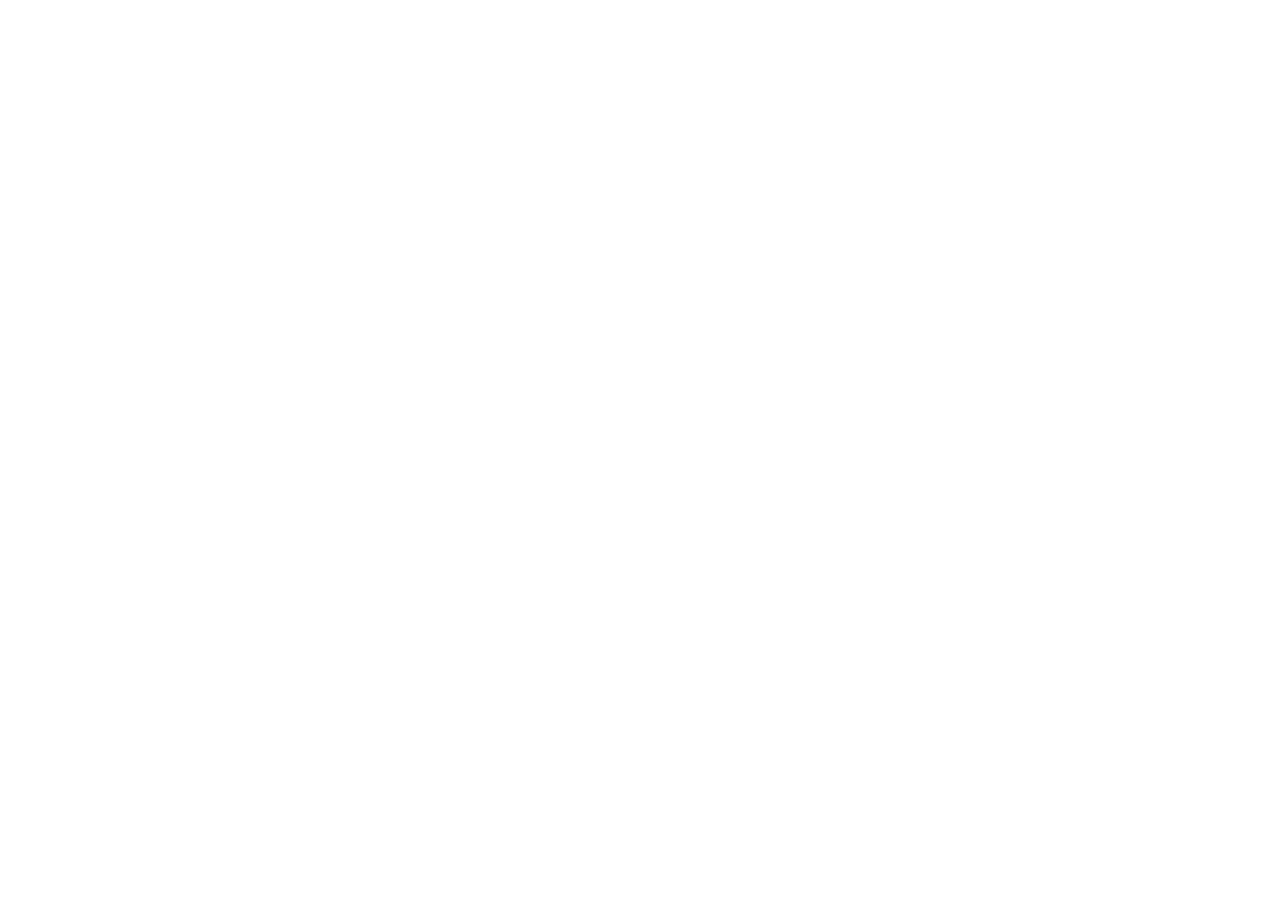
==== commit 404b33f2: "more rcu drawings" ====
--- a/rust-atomics-and-locks-10/index.html
+++ b/rust-atomics-and-locks-10/index.html
@@ -23,8 +23,8 @@
 </section>
 
 <section>
-<section id="slide-org70ea96d">
-<h2 id="org70ea96d"><a href="https://marabos.nl/atomics/inspiration.html">Chapter 10. Ideas and Inspiration</a></h2>
+<section id="slide-org85e79e5">
+<h2 id="org85e79e5"><a href="https://marabos.nl/atomics/inspiration.html">Chapter 10. Ideas and Inspiration</a></h2>
 <ul>
 <li><a href="https://marabos.nl/atomics/inspiration.html#semaphore">Semaphore</a></li>
 <li><a href="https://marabos.nl/atomics/inspiration.html#rcu">RCU</a></li>
@@ -38,66 +38,66 @@
 </section>
 </section>
 <section>
-<section id="slide-org8da4bff">
-<h2 id="org8da4bff">Semaphore</h2>
-<div class="outline-text-2" id="text-org8da4bff">
-</div>
-</section>
-<section id="slide-org44de0e7">
-<h3 id="org44de0e7"><img src="./semaphore.jpg" alt="semaphore.jpg" /></h3>
-</section>
-<section id="slide-orgd2a9c3d">
-<h3 id="orgd2a9c3d">effectively just a counter with two operations</h3>
+<section id="slide-org43830cc">
+<h2 id="org43830cc">Semaphore</h2>
+<div class="outline-text-2" id="text-org43830cc">
+</div>
+</section>
+<section id="slide-orgc4fdc6b">
+<h3 id="orgc4fdc6b"><img src="./semaphore.jpg" alt="semaphore.jpg" /></h3>
+</section>
+<section id="slide-org40e876c">
+<h3 id="org40e876c">effectively just a counter with two operations</h3>
 <ul>
 <li><i>signal</i> (also called <i>up</i> or V)</li>
 <li><i>wait</i> (also called <i>down</i> or P)</li>
 
 </ul>
 </section>
-<section id="slide-orgd3fda08">
-<h3 id="orgd3fda08"><img src="./raal_10in01.png" alt="raal_10in01.png" /></h3>
-</section>
-<section id="slide-org3d577ae">
-<h3 id="org3d577ae">Edsger W. Dijkstra</h3>
-<ul>
-<li><a href="https://www.cs.utexas.edu/users/EWD/ewd00xx/EWD35.PDF">EWD35</a> (1962 or 3)</li>
-<li><i>Seinpalen</i> (semaphores)</li>
-<li>V =&gt; <i>Vrijgave</i> (release)</li>
-<li>P =&gt; <i>Passering</i> (pass)</li>
-
-</ul>
-</section>
-<section id="slide-org1f1d4c8">
-<h3 id="org1f1d4c8"><img src="./dijkstra.png" alt="dijkstra.png" /></h3>
-</section>
-<section id="slide-org9cd245e">
-<h3 id="org9cd245e">Semaphore can be implemented as</h3>
+<section id="slide-org9ee5907">
+<h3 id="org9ee5907"><img src="./raal_10in01.png" alt="raal_10in01.png" /></h3>
+</section>
+<section id="slide-orgb57a75b">
+<h3 id="orgb57a75b">Edsger W. Dijkstra</h3>
+<ul>
+<li class="fragment appear"><a href="https://www.cs.utexas.edu/users/EWD/ewd00xx/EWD35.PDF">EWD35</a> (1962 or 3)</li>
+<li class="fragment appear"><i>Seinpaal</i> (semaphore)</li>
+<li class="fragment appear">V =&gt; <i>Vrijgave</i> (release)</li>
+<li class="fragment appear">P =&gt; <i>Passering</i> (pass)</li>
+
+</ul>
+</section>
+<section id="slide-orgc5e09e4">
+<h3 id="orgc5e09e4"><img src="./dijkstra.png" alt="dijkstra.png" /></h3>
+</section>
+<section id="slide-orgeefc273">
+<h3 id="orgeefc273">Semaphore can be implemented as</h3>
 <ul>
 <li>a <code>Mutex&lt;u32&gt;</code> for the counter</li>
 <li>a <code>Condvar</code> for wait operations to wait for</li>
 
 </ul>
 </section>
-<section id="slide-org895dd14">
-<h3 id="org895dd14">More efficient with futex operations</h3>
+<section id="slide-orgc941f67">
+<h3 id="orgc941f67">More efficient with futex operations</h3>
 <ul>
 <li><a href="https://marabos.nl/atomics/os-primitives.html#futex">Futex</a> in chapter 8</li>
 
 </ul>
 </section>
-<section id="slide-org5336b42">
-<h3 id="org5336b42">Binary semaphore</h3>
+<section id="slide-orgc491631">
+<h3 id="orgc491631">Binary semaphore</h3>
 <ul>
 <li>maximum value of one</li>
 <li>build other things with it</li>
 
 </ul>
 </section>
-<section id="slide-org2bf94ec">
-<h3 id="org2bf94ec"><img src="./binary-semaphore.png" alt="binary-semaphore.png" /></h3>
-</section>
-<section id="slide-orgc0e0b04">
-<h3 id="orgc0e0b04">Binary semaphore as mutex</h3>
+<section id="slide-orge4b40c1">
+<h3 id="orge4b40c1"><img src="./binary-semaphore.png" alt="binary-semaphore.png" /></h3>
+</section>
+<section id="slide-org824b605">
+<h3 id="org824b605">Binary semaphore as mutex</h3>
 <ul>
 <li>initialize counter to one</li>
 <li>wait operation for locking</li>
@@ -105,8 +105,8 @@
 
 </ul>
 </section>
-<section id="slide-org6751dcc">
-<h3 id="org6751dcc">Binary semaphore for signaling</h3>
+<section id="slide-org98986c8">
+<h3 id="org98986c8">Binary semaphore for signaling</h3>
 <ul>
 <li>initialize counter to zero</li>
 <li>wait operation for <code>park</code></li>
@@ -114,19 +114,19 @@
 
 </ul>
 </section>
-<section id="slide-org00ba716">
-<h3 id="org00ba716"><img src="./semaphore.jpg" alt="semaphore.jpg" /></h3>
-</section>
-<section id="slide-orged839c4">
-<h3 id="orged839c4">:)</h3>
+<section id="slide-org367ea1a">
+<h3 id="org367ea1a"><img src="./semaphore.jpg" alt="semaphore.jpg" /></h3>
+</section>
+<section id="slide-orge847fc2">
+<h3 id="orge847fc2">:)</h3>
 <blockquote >
 <p>
 Note how a mutex can be implemented using a semaphore, while a semaphore can be implemented using a mutex (and a condition variable). It’s advisable to avoid using a mutex-based semaphore to implement a semaphore-based mutex, and the other way around.
 </p>
 </blockquote>
 </section>
-<section id="slide-org9230450">
-<h3 id="org9230450">Further reading</h3>
+<section id="slide-org8c20407">
+<h3 id="org8c20407">Further reading</h3>
 <ul>
 <li><a href="https://en.wikipedia.org/wiki/Semaphore_(programming)">semaphore</a> (wp)</li>
 <li><a href="https://see.stanford.edu/materials/icsppcs107/23-Concurrency-Examples.pdf">Thread and Semaphore Examples</a> (course notes, 2008)</li>
@@ -136,51 +136,54 @@
 </section>
 </section>
 <section>
-<section id="slide-org06198a1">
-<h2 id="org06198a1">RCU</h2>
-<div class="outline-text-2" id="text-org06198a1">
-</div>
-</section>
-<section id="slide-orga72a099">
-<h3 id="orga72a099">RCU =&gt; read, copy, update</h3>
-</section>
-<section id="slide-org329b969">
-<h3 id="org329b969"><img src="./raal_10in02.png" alt="raal_10in02.png" /></h3>
-</section>
-<section id="slide-org825f99d">
-<h3 id="org825f99d">read, copy, modify, update, deallocate (RCMUD?)</h3>
-</section>
-<section id="slide-orgd1ba18e">
-<h3 id="orgd1ba18e"><img src="./rcu0.png" alt="rcu0.png" /></h3>
-</section>
-<section id="slide-org6529693">
-<h3 id="org6529693"><img src="./rcu1.png" alt="rcu1.png" /></h3>
-</section>
-<section id="slide-org2b8e67d">
-<h3 id="org2b8e67d"><img src="./rcu2.png" alt="rcu2.png" /></h3>
-</section>
-<section id="slide-org5b5b921">
-<h3 id="org5b5b921"><img src="./rcu3.png" alt="rcu3.png" /></h3>
-</section>
-<section id="slide-org368b93c">
-<h3 id="org368b93c"><img src="./rcu3b.png" alt="rcu3b.png" /></h3>
-</section>
-<section id="slide-orgbc2a63f">
-<h3 id="orgbc2a63f"><img src="./rcu4.png" alt="rcu4.png" /></h3>
-</section>
-<section id="slide-org1736531">
-<h3 id="org1736531"><img src="./rcu5.png" alt="rcu5.png" /></h3>
-</section>
-<section id="slide-org4c4e430">
-<h3 id="org4c4e430">De-allocating the old data</h3>
+<section id="slide-orgaeaf7ee">
+<h2 id="orgaeaf7ee">RCU</h2>
+<div class="outline-text-2" id="text-orgaeaf7ee">
+</div>
+</section>
+<section id="slide-orga6ac271">
+<h3 id="orga6ac271">RCU =&gt; read, copy, update</h3>
+</section>
+<section id="slide-orge2390f9">
+<h3 id="orge2390f9"><img src="./raal_10in02.png" alt="raal_10in02.png" /></h3>
+</section>
+<section id="slide-org98915c8">
+<h3 id="org98915c8">read, copy, modify, update, deallocate (RCMUD?)</h3>
+</section>
+<section id="slide-org9c9a750">
+<h3 id="org9c9a750"><img src="./rcu0.png" alt="rcu0.png" /></h3>
+</section>
+<section id="slide-orge9add32">
+<h3 id="orge9add32"><img src="./rcu1.png" alt="rcu1.png" /></h3>
+</section>
+<section id="slide-org22475d7">
+<h3 id="org22475d7"><img src="./rcu2.png" alt="rcu2.png" /></h3>
+</section>
+<section id="slide-orgbe657aa">
+<h3 id="orgbe657aa"><img src="./rcu3.png" alt="rcu3.png" /></h3>
+</section>
+<section id="slide-org38f0adc">
+<h3 id="org38f0adc"><img src="./rcu3b.png" alt="rcu3b.png" /></h3>
+</section>
+<section id="slide-org0f5cbff">
+<h3 id="org0f5cbff"><img src="./rcu4.png" alt="rcu4.png" /></h3>
+</section>
+<section id="slide-org95ab7ab">
+<h3 id="org95ab7ab"><img src="./rcu4b.png" alt="rcu4b.png" /></h3>
+</section>
+<section id="slide-org91b0285">
+<h3 id="org91b0285"><img src="./rcu5.png" alt="rcu5.png" /></h3>
+</section>
+<section id="slide-org86d6461">
+<h3 id="org86d6461">De-allocating the old data</h3>
 <ul>
 <li>some readers still have old data</li>
 <li>cannot delete until they're done</li>
 
 </ul>
 </section>
-<section id="slide-orgeb3dbd5">
-<h3 id="orgeb3dbd5">Possible solutions</h3>
+<section id="slide-orgf327a6b">
+<h3 id="orgf327a6b">Possible solutions</h3>
 <ul>
 <li>ignoring (leak memory)</li>
 <li>reference counting</li>
@@ -190,30 +193,30 @@
 
 </ul>
 </section>
-<section id="slide-org375fe67">
-<h3 id="org375fe67">RCU =&gt; Linux kernel 2.5 (2002)</h3>
-</section>
-<section id="slide-org7e96b92">
-<h3 id="org7e96b92">RCU</h3>
+<section id="slide-orgda42546">
+<h3 id="orgda42546">RCU =&gt; Linux kernel 2.5 (2002)</h3>
+</section>
+<section id="slide-orgc70fa7f">
+<h3 id="orgc70fa7f">RCU</h3>
 <ul>
 <li>read, copy, update</li>
 <li>read-copy update</li>
 
 </ul>
 </section>
-<section id="slide-org6ffb0f9">
-<h3 id="org6ffb0f9">Fedor G. Pikus</h3>
+<section id="slide-org5d0bd92">
+<h3 id="org5d0bd92">Fedor G. Pikus</h3>
 <ul>
 <li><a href="https://www.youtube.com/watch?v=rxQ5K9lo034">Read, Copy, Update, then what?</a></li>
 <li>CppCon 2017</li>
 
 </ul>
 </section>
-<section id="slide-org6c54664">
-<h3 id="org6c54664"><img src="./when-to-use-rcu.png" alt="when-to-use-rcu.png" /></h3>
-</section>
-<section id="slide-org5a91cf3">
-<h3 id="org5a91cf3">Other names for similar techniques</h3>
+<section id="slide-org3319e5f">
+<h3 id="org3319e5f"><img src="./when-to-use-rcu.png" alt="when-to-use-rcu.png" /></h3>
+</section>
+<section id="slide-org41249dc">
+<h3 id="org41249dc">Other names for similar techniques</h3>
 <ul>
 <li><i>passive serialization</i></li>
 <li><i>MP defer</i></li>
@@ -221,11 +224,17 @@
 
 </ul>
 </section>
-<section id="slide-org68f0df4">
-<h3 id="org68f0df4"><a href="https://patentimages.storage.googleapis.com/7f/e5/00/2a6e3d59478597/US4809168.pdf">PASSIVE SERIALIZATION IN A MULTITASKING ENVIRONMENT</a></h3>
-</section>
-<section id="slide-orgcfd95a6">
-<h3 id="orgcfd95a6">Rust RCU crates</h3>
+<section id="slide-orgfcb71e7">
+<h3 id="orgfcb71e7"><a href="https://patentimages.storage.googleapis.com/7f/e5/00/2a6e3d59478597/US4809168.pdf">PASSIVE SERIALIZATION IN A MULTITASKING ENVIRONMENT</a></h3>
+</section>
+<section id="slide-orgb7554a6">
+<h3 id="orgb7554a6"><a href="https://www.ibm.com/docs/en/search/mp%20defer">MP Defer</a></h3>
+<p>
+(MP =&gt; master processor)
+</p>
+</section>
+<section id="slide-orgbb53578">
+<h3 id="orgbb53578">Rust RCU crates</h3>
 <ul>
 <li><a href="https://docs.rs/arc-swap/latest/arc_swap/struct.ArcSwapAny.html#method.rcu">ArcSwapAny</a></li>
 <li><a href="https://docs.rs/rcu_cell/latest/rcu_cell/">rcu cell</a></li>
@@ -234,8 +243,8 @@
 
 </ul>
 </section>
-<section id="slide-org6079bf6">
-<h3 id="org6079bf6">Further reading</h3>
+<section id="slide-orge856ff3">
+<h3 id="orge856ff3">Further reading</h3>
 <ul>
 <li><a href="https://en.wikipedia.org/wiki/Read-copy-update">Read-copy-update</a> (wp)</li>
 <li><a href="https://lwn.net/Articles/262464/">What is RCU, Fundamentally?</a> (2007)</li>
@@ -245,13 +254,13 @@
 </section>
 </section>
 <section>
-<section id="slide-orgffbf7cc">
-<h2 id="orgffbf7cc">Lock-Free Linked List</h2>
-<div class="outline-text-2" id="text-orgffbf7cc">
-</div>
-</section>
-<section id="slide-org875b2ae">
-<h3 id="org875b2ae">extension of RCU</h3>
+<section id="slide-org4128d98">
+<h2 id="org4128d98">Lock-Free Linked List</h2>
+<div class="outline-text-2" id="text-org4128d98">
+</div>
+</section>
+<section id="slide-org52e9264">
+<h3 id="org52e9264">extension of RCU</h3>
 <ul>
 <li>add an atomic pointer to the struct</li>
 <li>point to the next one</li>
@@ -259,8 +268,11 @@
 
 </ul>
 </section>
-<section id="slide-orga675616">
-<h3 id="orga675616">insert</h3>
+<section id="slide-org6dbb86f">
+<h3 id="org6dbb86f"><img src="./raal_10in03.png" alt="raal_10in03.png" /></h3>
+</section>
+<section id="slide-org2eda4a1">
+<h3 id="org2eda4a1">insert</h3>
 <ul>
 <li>allocate new element</li>
 <li>point its pointer at the first element in the list</li>
@@ -268,26 +280,29 @@
 
 </ul>
 </section>
-<section id="slide-org3c9fce4">
-<h3 id="org3c9fce4"><img src="./raal_10in03.png" alt="raal_10in03.png" /></h3>
-</section>
-<section id="slide-org123d3e1">
-<h3 id="org123d3e1">delete</h3>
+<section id="slide-org9314a4b">
+<h3 id="org9314a4b"><img src="./list-rcu-add.png" alt="list-rcu-add.png" /></h3>
+</section>
+<section id="slide-orgd89ab48">
+<h3 id="orgd89ab48">delete</h3>
 <ul>
 <li>atomically update the pointer before it to point to the element after it</li>
 
 </ul>
 </section>
-<section id="slide-org792b14f">
-<h3 id="org792b14f">multiple writers</h3>
+<section id="slide-orgfae05e1">
+<h3 id="orgfae05e1"><img src="./list-rcu-del.png" alt="list-rcu-del.png" /></h3>
+</section>
+<section id="slide-org86cd99d">
+<h3 id="org86cd99d">multiple writers</h3>
 <ul>
 <li>care must be taken to handle concurrent insertion or removal operations on neighboring elements</li>
 <li>Otherwise, you might accidentally also remove a concurrently newly inserted element, or undo the removal of a concurrently removed element</li>
 
 </ul>
 </section>
-<section id="slide-orge5a53bb">
-<h3 id="orge5a53bb">To keep things simple</h3>
+<section id="slide-org25fb181">
+<h3 id="org25fb181">To keep things simple</h3>
 <ul>
 <li>use a regular mutex to avoid concurrent mutations</li>
 <li>reading is still a lock-free operation</li>
@@ -295,24 +310,24 @@
 
 </ul>
 </section>
-<section id="slide-org8f28396">
-<h3 id="org8f28396">RCU</h3>
+<section id="slide-orgd33b941">
+<h3 id="orgd33b941">RCU</h3>
 <ul>
 <li>After detaching an element from the linked list, you’ll run into the same issue as before: waiting until you can deallocate it (or otherwise claim ownership)</li>
 <li>The same solutions we discussed for the basic RCU pattern can work in this case as well</li>
 
 </ul>
 </section>
-<section id="slide-org7125321">
-<h3 id="org7125321">In general</h3>
+<section id="slide-org69d8d80">
+<h3 id="org69d8d80">In general</h3>
 <ul>
 <li>you can build a wide variety of elaborate lock-free data structures based on compare-and-exchange operations on atomic pointers</li>
 <li>you’ll always need a good strategy for deallocating or otherwise reclaiming ownership of the allocations</li>
 
 </ul>
 </section>
-<section id="slide-orgb120b0b">
-<h3 id="orgb120b0b">Further reading</h3>
+<section id="slide-org7219392">
+<h3 id="org7219392">Further reading</h3>
 <ul>
 <li><a href="https://en.wikipedia.org/wiki/Non-blocking_linked_list">Non-blocking linked list</a> (wp)</li>
 <li><a href="https://lwn.net/Articles/610972/">Using RCU for linked lists — a case study</a> (2014)</li>
@@ -322,88 +337,88 @@
 </section>
 </section>
 <section>
-<section id="slide-org703f5d3">
-<h2 id="org703f5d3">Queue-based Locks</h2>
-<div class="outline-text-2" id="text-org703f5d3">
-</div>
-</section>
-<section id="slide-org15a124e">
-<h3 id="org15a124e">Queue-based lock</h3>
+<section id="slide-orgd38112a">
+<h2 id="orgd38112a">Queue-based Locks</h2>
+<div class="outline-text-2" id="text-orgd38112a">
+</div>
+</section>
+<section id="slide-org4ddc90f">
+<h3 id="org4ddc90f">Queue-based lock</h3>
 <ul>
 <li>implement a mutex (or other locking primitive), by manually keeping track of the queue of waiting threads</li>
 <li>Such a mutex could be implemented as a single AtomicPtr that can point to a (list of) waiting threads</li>
 
 </ul>
 </section>
-<section id="slide-org56c112b">
-<h3 id="org56c112b">Queue-based lock</h3>
+<section id="slide-orge6c8c37">
+<h3 id="orge6c8c37">Queue-based lock</h3>
 <ul>
 <li>Each element in this list needs to contain something that can be used to wake up the corresponding thread, such as a <code>std::thread::Thread</code> object.</li>
 <li>Some unused bits of the atomic pointer can be used to store the state of the mutex itself, and whatever is necessary for managing the state of the queue</li>
 
 </ul>
 </section>
-<section id="slide-orgc433f1a">
-<h3 id="orgc433f1a"><img src="./raal_10in04.png" alt="raal_10in04.png" /></h3>
-</section>
-<section id="slide-org15fbd8c">
-<h3 id="org15fbd8c">There are many variations possible</h3>
+<section id="slide-org9ea7da3">
+<h3 id="org9ea7da3"><img src="./raal_10in04.png" alt="raal_10in04.png" /></h3>
+</section>
+<section id="slide-org959a5c8">
+<h3 id="org959a5c8">There are many variations possible</h3>
 <ul>
 <li>The queue could be protected by its own lock bit</li>
 <li>Or it could be implemented as a (partially) lock-free structure</li>
 
 </ul>
 </section>
-<section id="slide-org6b8acde">
-<h3 id="org6b8acde">variations</h3>
+<section id="slide-org63e2807">
+<h3 id="org63e2807">variations</h3>
 <ul>
 <li>The elements don’t have to be allocated on the heap</li>
 <li>could be local variables of the threads that are waiting</li>
 
 </ul>
 </section>
-<section id="slide-orga3e4ced">
-<h3 id="orga3e4ced">variations</h3>
+<section id="slide-org7d1f3d0">
+<h3 id="org7d1f3d0">variations</h3>
 <ul>
 <li>The queue could be a doubly-linked list</li>
 <li>with pointers to the previous element as well as the next</li>
 
 </ul>
 </section>
-<section id="slide-orgfc1331d">
-<h3 id="orgfc1331d">variations</h3>
+<section id="slide-org5f5b1af">
+<h3 id="org5f5b1af">variations</h3>
 <ul>
 <li>The first element could also include a pointer to the last element</li>
 <li>allows efficiently appending an element at the end</li>
 
 </ul>
 </section>
-<section id="slide-orgd39e041">
-<h3 id="orgd39e041">only block and wake up</h3>
+<section id="slide-org1f4453c">
+<h3 id="org1f4453c">only block and wake up</h3>
 <ul>
 <li>This pattern allows for implementing efficient locking primitives using only something that can be used to block and wake up a single thread</li>
 <li>such as thread parking</li>
 
 </ul>
 </section>
-<section id="slide-org79a7ae0">
-<h3 id="org79a7ae0">Windows SRW locks</h3>
+<section id="slide-orgae70ba0">
+<h3 id="orgae70ba0">Windows SRW locks</h3>
 <ul>
 <li>implemented with queue-based locks</li>
 <li><a href="https://marabos.nl/atomics/os-primitives.html#windows-srw">Slim reader-writer locks</a> in chapter 8</li>
 
 </ul>
 </section>
-<section id="slide-org8c1091a">
-<h3 id="org8c1091a">Further reading:</h3>
+<section id="slide-orge2ebac7">
+<h3 id="orge2ebac7">Further reading:</h3>
 <ul>
 <li><a href="https://github.com/rust-lang/rust/issues/93740#issuecomment-1064139337">Notes on the implementation of Windows SRW locks</a></li>
 <li><a href="https://github.com/kprotty/usync">A Rust implementation of queue-based locks</a></li>
 
 </ul>
 </section>
-<section id="slide-org920a653">
-<h3 id="org920a653"><a href="https://github.com/kprotty/usync">usync</a> Rust library</h3>
+<section id="slide-org228157e">
+<h3 id="org228157e"><a href="https://github.com/kprotty/usync">usync</a> Rust library</h3>
 <ul>
 <li><code>Mutex</code></li>
 <li><code>RwLock</code></li>
@@ -417,13 +432,13 @@
 </section>
 </section>
 <section>
-<section id="slide-org9a7e803">
-<h2 id="org9a7e803">Parking-lot Based Locks</h2>
-<div class="outline-text-2" id="text-org9a7e803">
-</div>
-</section>
-<section id="slide-org478cc5d">
-<h3 id="org478cc5d">Parking-lot Based Lock</h3>
+<section id="slide-orgc40100e">
+<h2 id="orgc40100e">Parking-lot Based Locks</h2>
+<div class="outline-text-2" id="text-orgc40100e">
+</div>
+</section>
+<section id="slide-org7b6b0b3">
+<h3 id="org7b6b0b3">Parking-lot Based Lock</h3>
 <ul>
 <li>Very small mutex</li>
 <li>built upon the queue-based locks idea</li>
@@ -432,50 +447,50 @@
 
 </ul>
 </section>
-<section id="slide-orgc1acd6d">
-<h3 id="orgc1acd6d">Parking-lot Based Lock</h3>
+<section id="slide-org81d898a">
+<h3 id="org81d898a">Parking-lot Based Lock</h3>
 <ul>
 <li>the mutex only needs to be a single byte</li>
 <li>could even put it in some unused bits of a pointer, allowing for very fine-grained locking at almost no extra cost</li>
 
 </ul>
 </section>
-<section id="slide-org0d84ebf">
-<h3 id="org0d84ebf">Parking-lot Based Lock</h3>
+<section id="slide-orgca81942">
+<h3 id="orgca81942">Parking-lot Based Lock</h3>
 <ul>
 <li>The global data structure could be a HashMap</li>
 <li>map memory addresses to a queue of threads waiting on the mutex at that address</li>
 
 </ul>
 </section>
-<section id="slide-org84880c2">
-<h3 id="org84880c2">Parking-lot</h3>
+<section id="slide-org3844219">
+<h3 id="org3844219">Parking-lot</h3>
 <ul>
 <li>This global data structure is often called a parking lot, since it’s a collection of parked threads.</li>
 
 </ul>
 </section>
-<section id="slide-org1340207">
-<h3 id="org1340207"><img src="./raal_10in05.png" alt="raal_10in05.png" /></h3>
-</section>
-<section id="slide-org8e937d7">
-<h3 id="org8e937d7">Generalization</h3>
+<section id="slide-org6fcd355">
+<h3 id="org6fcd355"><img src="./raal_10in05.png" alt="raal_10in05.png" /></h3>
+</section>
+<section id="slide-org7c5b34e">
+<h3 id="org7c5b34e">Generalization</h3>
 <ul>
 <li>The pattern can be generalized by not only tracking queues for mutexes, but also for condition variables and other primitives</li>
 <li>By tracking a queue for any atomic variable, this effectively provides a way to implement futex-like functionality on platforms that don’t natively support that</li>
 
 </ul>
 </section>
-<section id="slide-orgf1d5d6d">
-<h3 id="orgf1d5d6d">WebKit</h3>
+<section id="slide-org20761de">
+<h3 id="org20761de">WebKit</h3>
 <ul>
 <li>This pattern is most well known from its 2015 implementation in WebKit, where it was used for locking JavaScript objects.</li>
 <li>Its implementation inspired other implementations, such as the popular <code>parking_lot</code> Rust crate.</li>
 
 </ul>
 </section>
-<section id="slide-org2938683">
-<h3 id="org2938683">Further reading</h3>
+<section id="slide-org8a7787a">
+<h3 id="org8a7787a">Further reading</h3>
 <ul>
 <li><a href="https://webkit.org/blog/6161/locking-in-webkit/">Locking in WebKit</a> (2016)</li>
 <li>The <a href="https://docs.rs/parking_lot/latest/parking_lot/">parking lot</a> crate
@@ -492,29 +507,29 @@
 </section>
 </section>
 <section>
-<section id="slide-org5600b21">
-<h2 id="org5600b21">Sequence Lock</h2>
-<div class="outline-text-2" id="text-org5600b21">
-</div>
-</section>
-<section id="slide-org0993e7c">
-<h3 id="org0993e7c">Sequence Lock</h3>
+<section id="slide-orgeff0380">
+<h2 id="orgeff0380">Sequence Lock</h2>
+<div class="outline-text-2" id="text-orgeff0380">
+</div>
+</section>
+<section id="slide-orgd164ea6">
+<h3 id="orgd164ea6">Sequence Lock</h3>
 <ul>
 <li>another solution to the problem of atomically updating (larger) data without using traditional (blocking) locks</li>
 <li>uses an atomic counter that is odd while the data is being updated, and even when the data is ready to be read</li>
 
 </ul>
 </section>
-<section id="slide-org7c85d67">
-<h3 id="org7c85d67">Sequence Lock</h3>
+<section id="slide-orga523091">
+<h3 id="orga523091">Sequence Lock</h3>
 <ul>
 <li>The writing thread will have to increment the counter from even to odd before mutating the data</li>
 <li>after which it has to increment the counter again to leave it at a (different) even value</li>
 
 </ul>
 </section>
-<section id="slide-orge38aeb9">
-<h3 id="orge38aeb9">Sequence Lock</h3>
+<section id="slide-org92054e7">
+<h3 id="org92054e7">Sequence Lock</h3>
 <ul>
 <li>Any reading thread can, at any point and without blocking, read the data by reading the counter both before and after</li>
 <li>If the two values from the counter are equal and even, there was no concurrent mutation, meaning you read a valid copy of the data</li>
@@ -522,27 +537,27 @@
 
 </ul>
 </section>
-<section id="slide-org83605d8">
-<h3 id="org83605d8"><img src="./raal_10in06.png" alt="raal_10in06.png" /></h3>
-</section>
-<section id="slide-orgc9fc221">
-<h3 id="orgc9fc221">Sequence Lock</h3>
+<section id="slide-org6857e58">
+<h3 id="org6857e58"><img src="./raal_10in06.png" alt="raal_10in06.png" /></h3>
+</section>
+<section id="slide-org4cdbd2f">
+<h3 id="org4cdbd2f">Sequence Lock</h3>
 <ul>
 <li>make data available to other threads, without the possibility of the reading threads blocking the writing thread</li>
 <li>often used in operating systems kernels and many embedded systems</li>
 
 </ul>
 </section>
-<section id="slide-orgee58937">
-<h3 id="orgee58937">Sequence Lock</h3>
+<section id="slide-org112772c">
+<h3 id="org112772c">Sequence Lock</h3>
 <ul>
 <li>Since the readers need only read access to the memory and no pointers are involved, this can be a great data structure to safely use in shared memory, between processes, without needing to trust the readers</li>
 <li>For example, the Linux kernel uses this pattern to very efficiently provide timestamps to processes by providing them with read-only access to (shared) memory</li>
 
 </ul>
 </section>
-<section id="slide-org36ad556">
-<h3 id="org36ad556">Memory model</h3>
+<section id="slide-orgd646def">
+<h3 id="orgd646def">Memory model</h3>
 <ul>
 <li>An interesting question is how this fits into the memory model</li>
 <li>Concurrent non-atomic reads and writes to the same data result in undefined behavior, even if the read data is ignored</li>
@@ -550,8 +565,8 @@
 
 </ul>
 </section>
-<section id="slide-org6e9d0ea">
-<h3 id="org6e9d0ea">Further reading</h3>
+<section id="slide-org3db32fa">
+<h3 id="org3db32fa">Further reading</h3>
 <ul>
 <li><a href="https://en.wikipedia.org/wiki/Seqlock">Seqlock</a> in Linux (wp)</li>
 <li><a href="https://github.com/rust-lang/rfcs/pull/3301">Rust RFC 3301</a>, AtomicPerByte (2022)</li>
@@ -559,36 +574,36 @@
 
 </ul>
 </section>
-<section id="slide-orgd061647">
-<h3 id="orgd061647">The <a href="https://docs.rs/seqlock/latest/seqlock/">seqlock</a> crate</h3>
+<section id="slide-org96d61da">
+<h3 id="org96d61da">The <a href="https://docs.rs/seqlock/latest/seqlock/">seqlock</a> crate</h3>
 <ul>
 <li>This library provides the <code>SeqLock</code> type, which is a form of reader-writer lock that is heavily optimized for readers.</li>
 
 </ul>
 </section>
-<section id="slide-org3d0f77d">
-<h3 id="org3d0f77d">The <a href="https://docs.rs/seqlock/latest/seqlock/">seqlock</a> crate</h3>
+<section id="slide-org38f4c02">
+<h3 id="org38f4c02">The <a href="https://docs.rs/seqlock/latest/seqlock/">seqlock</a> crate</h3>
 <ul>
 <li>In certain situations, <code>SeqLock</code> can be two orders of magnitude faster than the standard library <code>RwLock</code> type. Another advantage is that readers cannot starve writers: a writer will never block even if there are readers currently accessing the <code>SeqLock</code>.</li>
 
 </ul>
 </section>
-<section id="slide-orgb805f9a">
-<h3 id="orgb805f9a">The <a href="https://docs.rs/seqlock/latest/seqlock/">seqlock</a> crate</h3>
+<section id="slide-org7cd9e18">
+<h3 id="org7cd9e18">The <a href="https://docs.rs/seqlock/latest/seqlock/">seqlock</a> crate</h3>
 <ul>
 <li>The only downside of <code>SeqLock</code> is that it only works on types that are <code>Copy</code>. This means that it is unsuitable for types that contains pointers to owned data.</li>
 
 </ul>
 </section>
-<section id="slide-org845296e">
-<h3 id="org845296e">The <a href="https://docs.rs/seqlock/latest/seqlock/">seqlock</a> crate</h3>
+<section id="slide-org8e239e9">
+<h3 id="org8e239e9">The <a href="https://docs.rs/seqlock/latest/seqlock/">seqlock</a> crate</h3>
 <ul>
 <li>You should instead use a <code>RwLock</code> if you need a reader-writer lock for types that are not <code>Copy</code>.</li>
 
 </ul>
 </section>
-<section id="slide-org0370c51">
-<h3 id="org0370c51">The <a href="https://docs.rs/seqlock/latest/seqlock/">seqlock</a> crate</h3>
+<section id="slide-orgb9f532e">
+<h3 id="orgb9f532e">The <a href="https://docs.rs/seqlock/latest/seqlock/">seqlock</a> crate</h3>
 <div class="org-src-container">
 
 <pre  class="src src-rust"   ><code trim><span style="color: #5317ac;">use</span> <span style="color: #0000c0;">seqlock</span>::<span style="color: #005a5f;">SeqLock</span>;
@@ -610,13 +625,13 @@
 </section>
 </section>
 <section>
-<section id="slide-org4297166">
-<h2 id="org4297166">Teaching Materials</h2>
-<div class="outline-text-2" id="text-org4297166">
-</div>
-</section>
-<section id="slide-org2070696">
-<h3 id="org2070696">Rust concurrency</h3>
+<section id="slide-org3066d02">
+<h2 id="org3066d02">Teaching Materials</h2>
+<div class="outline-text-2" id="text-org3066d02">
+</div>
+</section>
+<section id="slide-org18a8753">
+<h3 id="org18a8753">Rust concurrency</h3>
 <ul>
 <li>books</li>
 <li>blog posts</li>
@@ -630,10 +645,10 @@
 </section>
 </section>
 <section>
-<section id="slide-orgd11d9f1">
-<h2 id="orgd11d9f1">Thanks!</h2>
-
-<div id="org28b4bcd" class="figure">
+<section id="slide-org6f2c059">
+<h2 id="org6f2c059">Thanks!</h2>
+
+<div id="orgf4ee602" class="figure">
 <p><img src="./tim.jpg" alt="tim.jpg" />
 </p>
 </div>
@@ -646,7 +661,7 @@
 </section>
 </div>
 </div>
-<script src="../dist/reveal.js"></script>
+<script src="/home/tim/reveal.js/dist/reveal.js"></script>
 <script src="../plugin/markdown/markdown.js"></script>
 <script src="../plugin/zoom/zoom.js"></script>
 <script src="../plugin/notes/notes.js"></script>
--- a/rust-atomics-and-locks-10/style.css
+++ b/rust-atomics-and-locks-10/style.css
@@ -0,0 +1,8 @@
+.reveal blockquote {
+    text-align: left;
+    margin-top: 10px;
+    margin-bottom: 10px;
+    margin-left: 50px;
+    padding-left: 15px;
+    border-left: 3px solid #ccc;
+}
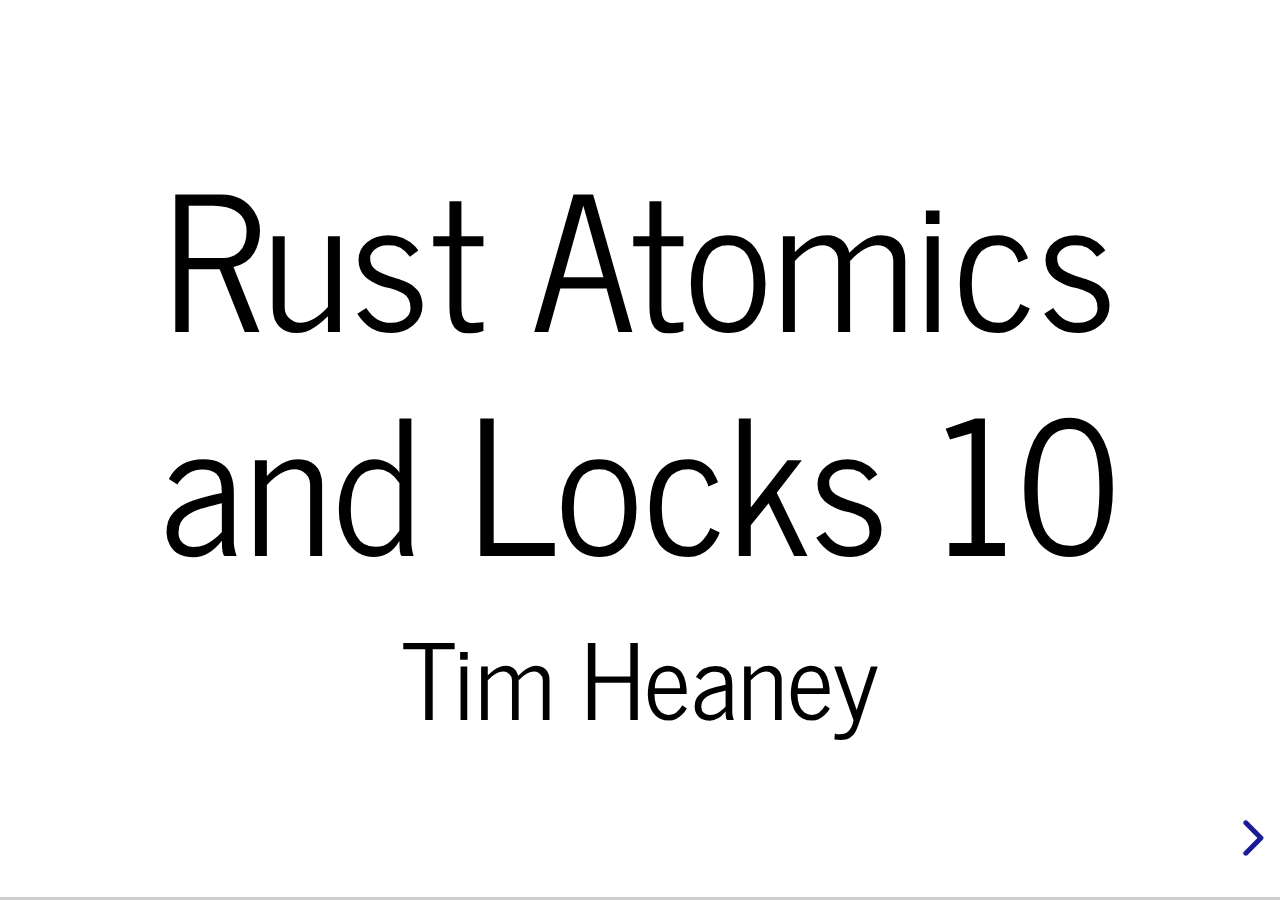
==== commit bc6b9bed: "relative link" ====
--- a/rust-atomics-and-locks-10/index.html
+++ b/rust-atomics-and-locks-10/index.html
@@ -661,7 +661,7 @@
 </section>
 </div>
 </div>
-<script src="/home/tim/reveal.js/dist/reveal.js"></script>
+<script src="../dist/reveal.js"></script>
 <script src="../plugin/markdown/markdown.js"></script>
 <script src="../plugin/zoom/zoom.js"></script>
 <script src="../plugin/notes/notes.js"></script>
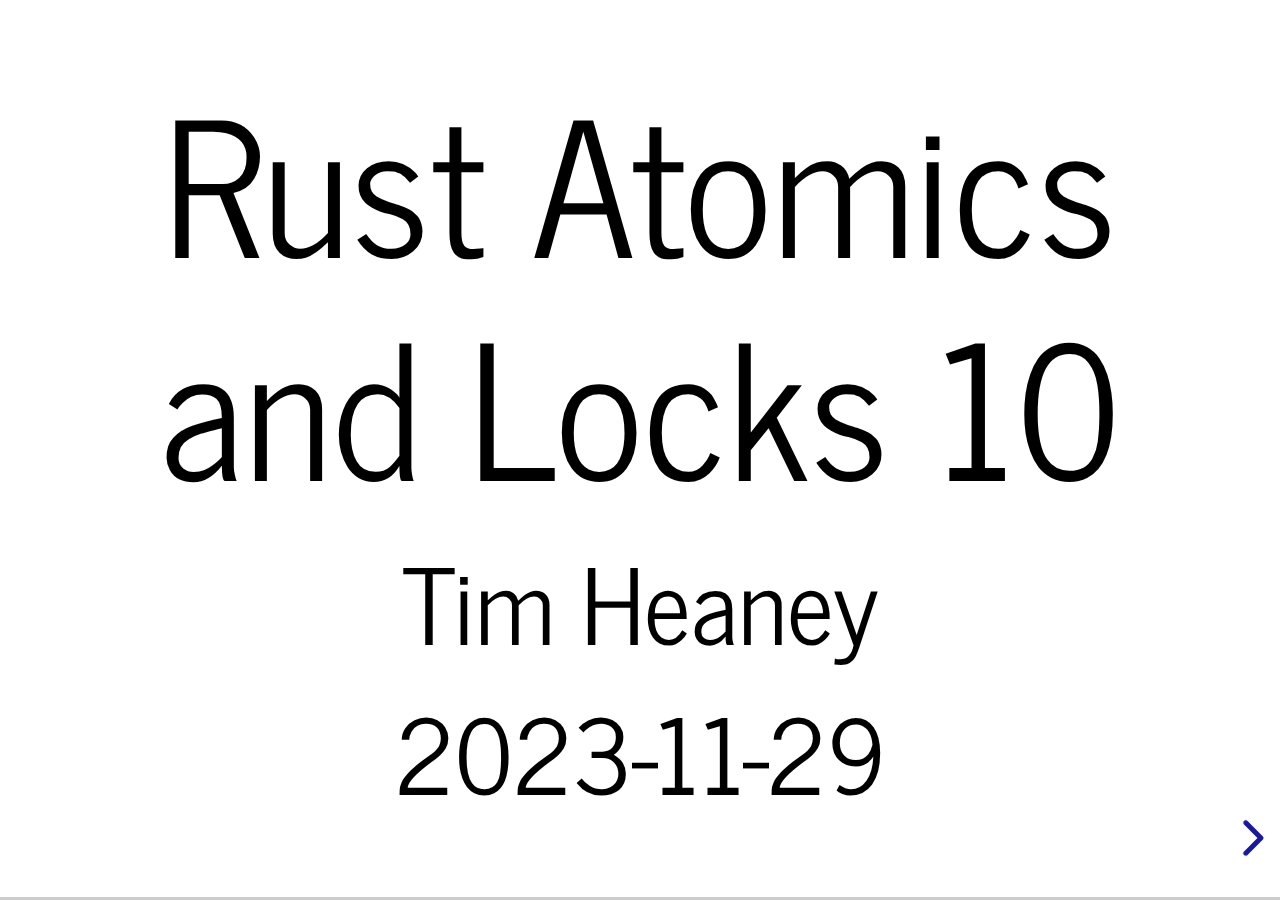
==== commit 20b3ded5: "more photos" ====
--- a/rust-atomics-and-locks-10/index.html
+++ b/rust-atomics-and-locks-10/index.html
@@ -19,12 +19,18 @@
 <div class="reveal">
 <div class="slides">
 <section id="sec-title-slide"><h1 class="title">Rust Atomics and Locks 10</h1><p class="subtitle"></p>
-<h2 class="author">Tim Heaney</h2>
-</section>
-
-<section>
-<section id="slide-org85e79e5">
-<h2 id="org85e79e5"><a href="https://marabos.nl/atomics/inspiration.html">Chapter 10. Ideas and Inspiration</a></h2>
+<h2 class="author">Tim Heaney</h2><h2 class="date">2023-11-29</h2>
+</section>
+
+<section>
+<section id="slide-org38295d4">
+<h2 id="org38295d4"><img src="./mara-bos.png" alt="mara-bos.png" /></h2>
+
+</section>
+</section>
+<section>
+<section id="slide-org2d320c8">
+<h2 id="org2d320c8"><a href="https://marabos.nl/atomics/inspiration.html">Chapter 10. Ideas and Inspiration</a></h2>
 <ul>
 <li><a href="https://marabos.nl/atomics/inspiration.html#semaphore">Semaphore</a></li>
 <li><a href="https://marabos.nl/atomics/inspiration.html#rcu">RCU</a></li>
@@ -38,27 +44,30 @@
 </section>
 </section>
 <section>
-<section id="slide-org43830cc">
-<h2 id="org43830cc">Semaphore</h2>
-<div class="outline-text-2" id="text-org43830cc">
-</div>
-</section>
-<section id="slide-orgc4fdc6b">
-<h3 id="orgc4fdc6b"><img src="./semaphore.jpg" alt="semaphore.jpg" /></h3>
-</section>
-<section id="slide-org40e876c">
-<h3 id="org40e876c">effectively just a counter with two operations</h3>
+<section id="slide-org53d8fd1">
+<h2 id="org53d8fd1">Semaphore</h2>
+<div class="outline-text-2" id="text-org53d8fd1">
+</div>
+</section>
+<section id="slide-orgd54c38c">
+<h3 id="orgd54c38c"><img src="./semaphore.jpg" alt="semaphore.jpg" /></h3>
+</section>
+<section id="slide-org9a17d4a">
+<h3 id="org9a17d4a">effectively just a counter with two operations</h3>
 <ul>
 <li><i>signal</i> (also called <i>up</i> or V)</li>
 <li><i>wait</i> (also called <i>down</i> or P)</li>
 
 </ul>
 </section>
-<section id="slide-org9ee5907">
-<h3 id="org9ee5907"><img src="./raal_10in01.png" alt="raal_10in01.png" /></h3>
-</section>
-<section id="slide-orgb57a75b">
-<h3 id="orgb57a75b">Edsger W. Dijkstra</h3>
+<section id="slide-org1c2f4d8">
+<h3 id="org1c2f4d8"><img src="./raal_10in01.png" alt="raal_10in01.png" /></h3>
+</section>
+<section id="slide-orgeb44bcf">
+<h3 id="orgeb44bcf"><img src="./dijkstra.jpg" alt="dijkstra.jpg" /></h3>
+</section>
+<section id="slide-org866e0d7">
+<h3 id="org866e0d7">Edsger W. Dijkstra</h3>
 <ul>
 <li class="fragment appear"><a href="https://www.cs.utexas.edu/users/EWD/ewd00xx/EWD35.PDF">EWD35</a> (1962 or 3)</li>
 <li class="fragment appear"><i>Seinpaal</i> (semaphore)</li>
@@ -67,37 +76,37 @@
 
 </ul>
 </section>
-<section id="slide-orgc5e09e4">
-<h3 id="orgc5e09e4"><img src="./dijkstra.png" alt="dijkstra.png" /></h3>
-</section>
-<section id="slide-orgeefc273">
-<h3 id="orgeefc273">Semaphore can be implemented as</h3>
+<section id="slide-org71b6a16">
+<h3 id="org71b6a16"><img src="./dijkstra.png" alt="dijkstra.png" /></h3>
+</section>
+<section id="slide-org36a2d6c">
+<h3 id="org36a2d6c">Semaphore can be implemented as</h3>
 <ul>
 <li>a <code>Mutex&lt;u32&gt;</code> for the counter</li>
 <li>a <code>Condvar</code> for wait operations to wait for</li>
 
 </ul>
 </section>
-<section id="slide-orgc941f67">
-<h3 id="orgc941f67">More efficient with futex operations</h3>
+<section id="slide-org8e9efd3">
+<h3 id="org8e9efd3">More efficient with futex operations</h3>
 <ul>
 <li><a href="https://marabos.nl/atomics/os-primitives.html#futex">Futex</a> in chapter 8</li>
 
 </ul>
 </section>
-<section id="slide-orgc491631">
-<h3 id="orgc491631">Binary semaphore</h3>
+<section id="slide-org63595a9">
+<h3 id="org63595a9">Binary semaphore</h3>
 <ul>
 <li>maximum value of one</li>
 <li>build other things with it</li>
 
 </ul>
 </section>
-<section id="slide-orge4b40c1">
-<h3 id="orge4b40c1"><img src="./binary-semaphore.png" alt="binary-semaphore.png" /></h3>
-</section>
-<section id="slide-org824b605">
-<h3 id="org824b605">Binary semaphore as mutex</h3>
+<section id="slide-org41d757d">
+<h3 id="org41d757d"><img src="./binary-semaphore.png" alt="binary-semaphore.png" /></h3>
+</section>
+<section id="slide-org6dd24eb">
+<h3 id="org6dd24eb">Binary semaphore as mutex</h3>
 <ul>
 <li>initialize counter to one</li>
 <li>wait operation for locking</li>
@@ -105,8 +114,8 @@
 
 </ul>
 </section>
-<section id="slide-org98986c8">
-<h3 id="org98986c8">Binary semaphore for signaling</h3>
+<section id="slide-org3d5c4a8">
+<h3 id="org3d5c4a8">Binary semaphore for signaling</h3>
 <ul>
 <li>initialize counter to zero</li>
 <li>wait operation for <code>park</code></li>
@@ -114,19 +123,19 @@
 
 </ul>
 </section>
-<section id="slide-org367ea1a">
-<h3 id="org367ea1a"><img src="./semaphore.jpg" alt="semaphore.jpg" /></h3>
-</section>
-<section id="slide-orge847fc2">
-<h3 id="orge847fc2">:)</h3>
+<section id="slide-org13a8b90">
+<h3 id="org13a8b90"><img src="./semaphores.jpg" alt="semaphores.jpg" /></h3>
+</section>
+<section id="slide-orgeb16e5d">
+<h3 id="orgeb16e5d">:)</h3>
 <blockquote >
 <p>
 Note how a mutex can be implemented using a semaphore, while a semaphore can be implemented using a mutex (and a condition variable). It’s advisable to avoid using a mutex-based semaphore to implement a semaphore-based mutex, and the other way around.
 </p>
 </blockquote>
 </section>
-<section id="slide-org8c20407">
-<h3 id="org8c20407">Further reading</h3>
+<section id="slide-orgf7e21f6">
+<h3 id="orgf7e21f6">Further reading</h3>
 <ul>
 <li><a href="https://en.wikipedia.org/wiki/Semaphore_(programming)">semaphore</a> (wp)</li>
 <li><a href="https://see.stanford.edu/materials/icsppcs107/23-Concurrency-Examples.pdf">Thread and Semaphore Examples</a> (course notes, 2008)</li>
@@ -136,87 +145,129 @@
 </section>
 </section>
 <section>
-<section id="slide-orgaeaf7ee">
-<h2 id="orgaeaf7ee">RCU</h2>
-<div class="outline-text-2" id="text-orgaeaf7ee">
-</div>
-</section>
-<section id="slide-orga6ac271">
-<h3 id="orga6ac271">RCU =&gt; read, copy, update</h3>
-</section>
-<section id="slide-orge2390f9">
-<h3 id="orge2390f9"><img src="./raal_10in02.png" alt="raal_10in02.png" /></h3>
-</section>
-<section id="slide-org98915c8">
-<h3 id="org98915c8">read, copy, modify, update, deallocate (RCMUD?)</h3>
-</section>
-<section id="slide-org9c9a750">
-<h3 id="org9c9a750"><img src="./rcu0.png" alt="rcu0.png" /></h3>
-</section>
-<section id="slide-orge9add32">
-<h3 id="orge9add32"><img src="./rcu1.png" alt="rcu1.png" /></h3>
-</section>
-<section id="slide-org22475d7">
-<h3 id="org22475d7"><img src="./rcu2.png" alt="rcu2.png" /></h3>
-</section>
-<section id="slide-orgbe657aa">
-<h3 id="orgbe657aa"><img src="./rcu3.png" alt="rcu3.png" /></h3>
-</section>
-<section id="slide-org38f0adc">
-<h3 id="org38f0adc"><img src="./rcu3b.png" alt="rcu3b.png" /></h3>
-</section>
-<section id="slide-org0f5cbff">
-<h3 id="org0f5cbff"><img src="./rcu4.png" alt="rcu4.png" /></h3>
-</section>
-<section id="slide-org95ab7ab">
-<h3 id="org95ab7ab"><img src="./rcu4b.png" alt="rcu4b.png" /></h3>
-</section>
-<section id="slide-org91b0285">
-<h3 id="org91b0285"><img src="./rcu5.png" alt="rcu5.png" /></h3>
-</section>
-<section id="slide-org86d6461">
-<h3 id="org86d6461">De-allocating the old data</h3>
+<section id="slide-org3bdf7ab">
+<h2 id="org3bdf7ab">RCU</h2>
+<div class="outline-text-2" id="text-org3bdf7ab">
+</div>
+</section>
+<section id="slide-orgca2e03a">
+<h3 id="orgca2e03a">RWLock</h3>
+<ul>
+<li>multiple threads</li>
+<li>shared data</li>
+<li>many reads</li>
+<li>occasional writes</li>
+
+</ul>
+</section>
+<section id="slide-orgd24931d">
+<h3 id="orgd24931d">Atomic variables avoid locks</h3>
+<ul>
+<li>works for things like an integer</li>
+<li>not for larger things like structs</li>
+
+</ul>
+</section>
+<section id="slide-orgbc3e6c8">
+<h3 id="orgbc3e6c8">Indirection</h3>
+<ul>
+<li>atomic pointer (<code>compare_exchange</code>)</li>
+<li>can't <i>modify</i> struct atomically</li>
+<li>can <i>replace</i> the struct atomically</li>
+
+</ul>
+</section>
+<section id="slide-orgfe62e59">
+<h3 id="orgfe62e59">RCU =&gt; read, copy, update</h3>
+</section>
+<section id="slide-orgdded70f">
+<h3 id="orgdded70f"><img src="./raal_10in02.png" alt="raal_10in02.png" /></h3>
+</section>
+<section id="slide-org4ffd983">
+<h3 id="org4ffd983">read, copy, modify, update, deallocate (RCMUD?)</h3>
+</section>
+<section id="slide-org882622e">
+<h3 id="org882622e"><img src="./rcu0.png" alt="rcu0.png" /></h3>
+</section>
+<section id="slide-orgb64de86">
+<h3 id="orgb64de86"><img src="./rcu1.png" alt="rcu1.png" /></h3>
+</section>
+<section id="slide-org8905a8e">
+<h3 id="org8905a8e"><img src="./rcu2.png" alt="rcu2.png" /></h3>
+</section>
+<section id="slide-org9318a5f">
+<h3 id="org9318a5f"><img src="./rcu3.png" alt="rcu3.png" /></h3>
+</section>
+<section id="slide-org549ad8b">
+<h3 id="org549ad8b"><img src="./rcu3b.png" alt="rcu3b.png" /></h3>
+</section>
+<section id="slide-org8a700dc">
+<h3 id="org8a700dc"><img src="./rcu4.png" alt="rcu4.png" /></h3>
+</section>
+<section id="slide-orgfa0b1cf">
+<h3 id="orgfa0b1cf"><img src="./rcu4b.png" alt="rcu4b.png" /></h3>
+</section>
+<section id="slide-orgd5b342b">
+<h3 id="orgd5b342b"><img src="./rcu5.png" alt="rcu5.png" /></h3>
+</section>
+<section id="slide-orgcb154e6">
+<h3 id="orgcb154e6">De-allocating the old data</h3>
 <ul>
 <li>some readers still have old data</li>
 <li>cannot delete until they're done</li>
 
 </ul>
 </section>
-<section id="slide-orgf327a6b">
-<h3 id="orgf327a6b">Possible solutions</h3>
-<ul>
-<li>ignoring (leak memory)</li>
-<li>reference counting</li>
-<li>garbage collection</li>
-<li>hazard pointers</li>
-<li>quiescent state tracking</li>
-
-</ul>
-</section>
-<section id="slide-orgda42546">
-<h3 id="orgda42546">RCU =&gt; Linux kernel 2.5 (2002)</h3>
-</section>
-<section id="slide-orgc70fa7f">
-<h3 id="orgc70fa7f">RCU</h3>
+<section id="slide-org2381570">
+<h3 id="org2381570">Possible solutions</h3>
+<ul>
+<li class="fragment appear">ignoring (leak memory)
+<ul>
+<li class="fragment appear"><a href="https://blog.sunfishcode.online/eyra-does-the-impossible/">Eyra does the impossible</a></li>
+<li class="fragment appear"><a href="https://doc.rust-lang.org/nomicon/leaking.html">leaking</a> is not unsafe</li>
+
+</ul></li>
+
+</ul>
+</section>
+<section id="slide-org4956c00">
+<h3 id="org4956c00"><img src="./leaks.png" alt="leaks.png" /></h3>
+</section>
+<section id="slide-orgc1248b1">
+<h3 id="orgc1248b1">Possible solutions</h3>
+<ul>
+<li class="fragment appear">ignoring (leak memory)</li>
+<li class="fragment appear">reference counting</li>
+<li class="fragment appear">garbage collection</li>
+<li class="fragment appear"><a href="http://erdani.org/publications/cuj-2004-12.pdf">hazard pointers</a></li>
+<li class="fragment appear">quiescent state tracking</li>
+
+</ul>
+</section>
+<section id="slide-org59f1a56">
+<h3 id="org59f1a56">RCU =&gt; Linux kernel 2.5 (2002)</h3>
+</section>
+<section id="slide-org8b443c5">
+<h3 id="org8b443c5">RCU</h3>
 <ul>
 <li>read, copy, update</li>
 <li>read-copy update</li>
 
 </ul>
 </section>
-<section id="slide-org5d0bd92">
-<h3 id="org5d0bd92">Fedor G. Pikus</h3>
+<section id="slide-orga633b48">
+<h3 id="orga633b48">Fedor G. Pikus</h3>
 <ul>
 <li><a href="https://www.youtube.com/watch?v=rxQ5K9lo034">Read, Copy, Update, then what?</a></li>
 <li>CppCon 2017</li>
 
 </ul>
 </section>
-<section id="slide-org3319e5f">
-<h3 id="org3319e5f"><img src="./when-to-use-rcu.png" alt="when-to-use-rcu.png" /></h3>
-</section>
-<section id="slide-org41249dc">
-<h3 id="org41249dc">Other names for similar techniques</h3>
+<section id="slide-org9489952">
+<h3 id="org9489952"><img src="./when-to-use-rcu.png" alt="when-to-use-rcu.png" /></h3>
+</section>
+<section id="slide-orgbcaae38">
+<h3 id="orgbcaae38">Other names for similar techniques</h3>
 <ul>
 <li><i>passive serialization</i></li>
 <li><i>MP defer</i></li>
@@ -224,17 +275,17 @@
 
 </ul>
 </section>
-<section id="slide-orgfcb71e7">
-<h3 id="orgfcb71e7"><a href="https://patentimages.storage.googleapis.com/7f/e5/00/2a6e3d59478597/US4809168.pdf">PASSIVE SERIALIZATION IN A MULTITASKING ENVIRONMENT</a></h3>
-</section>
-<section id="slide-orgb7554a6">
-<h3 id="orgb7554a6"><a href="https://www.ibm.com/docs/en/search/mp%20defer">MP Defer</a></h3>
+<section id="slide-org330c22a">
+<h3 id="org330c22a"><a href="https://patentimages.storage.googleapis.com/7f/e5/00/2a6e3d59478597/US4809168.pdf">PASSIVE SERIALIZATION IN A MULTITASKING ENVIRONMENT</a></h3>
+</section>
+<section id="slide-orgb09911c">
+<h3 id="orgb09911c"><a href="https://www.ibm.com/docs/en/search/mp%20defer">MP Defer</a></h3>
 <p>
 (MP =&gt; master processor)
 </p>
 </section>
-<section id="slide-orgbb53578">
-<h3 id="orgbb53578">Rust RCU crates</h3>
+<section id="slide-org3ac390e">
+<h3 id="org3ac390e">Rust RCU crates</h3>
 <ul>
 <li><a href="https://docs.rs/arc-swap/latest/arc_swap/struct.ArcSwapAny.html#method.rcu">ArcSwapAny</a></li>
 <li><a href="https://docs.rs/rcu_cell/latest/rcu_cell/">rcu cell</a></li>
@@ -243,24 +294,36 @@
 
 </ul>
 </section>
-<section id="slide-orge856ff3">
-<h3 id="orge856ff3">Further reading</h3>
+<section id="slide-orgd619742">
+<h3 id="orgd619742">Further reading</h3>
 <ul>
 <li><a href="https://en.wikipedia.org/wiki/Read-copy-update">Read-copy-update</a> (wp)</li>
 <li><a href="https://lwn.net/Articles/262464/">What is RCU, Fundamentally?</a> (2007)</li>
 
 </ul>
-
-</section>
-</section>
-<section>
-<section id="slide-org4128d98">
-<h2 id="org4128d98">Lock-Free Linked List</h2>
-<div class="outline-text-2" id="text-org4128d98">
-</div>
-</section>
-<section id="slide-org52e9264">
-<h3 id="org52e9264">extension of RCU</h3>
+</section>
+<section id="slide-org096559b">
+<h3 id="org096559b">Thomas Edward Hart (2005)</h3>
+<p>
+<a href="http://www.cs.toronto.edu/~tomhart/papers/tomhart_thesis.pdf">Comparative Performance of Memory Reclamation Strategies for Lock-free and Concurrently-readable Data Structures</a>
+</p>
+<ul>
+<li>quiescent-state-based reclamation (QSBR)</li>
+<li>safe memory reclamation (SMR)</li>
+<li>epoch-based reclamation (EBR)</li>
+
+</ul>
+
+</section>
+</section>
+<section>
+<section id="slide-org7cc71be">
+<h2 id="org7cc71be">Lock-Free Linked List</h2>
+<div class="outline-text-2" id="text-org7cc71be">
+</div>
+</section>
+<section id="slide-orgdb58dab">
+<h3 id="orgdb58dab">extension of RCU</h3>
 <ul>
 <li>add an atomic pointer to the struct</li>
 <li>point to the next one</li>
@@ -268,11 +331,11 @@
 
 </ul>
 </section>
-<section id="slide-org6dbb86f">
-<h3 id="org6dbb86f"><img src="./raal_10in03.png" alt="raal_10in03.png" /></h3>
-</section>
-<section id="slide-org2eda4a1">
-<h3 id="org2eda4a1">insert</h3>
+<section id="slide-org5ef2c71">
+<h3 id="org5ef2c71"><img src="./raal_10in03.png" alt="raal_10in03.png" /></h3>
+</section>
+<section id="slide-orgc583fc7">
+<h3 id="orgc583fc7">insert</h3>
 <ul>
 <li>allocate new element</li>
 <li>point its pointer at the first element in the list</li>
@@ -280,29 +343,29 @@
 
 </ul>
 </section>
-<section id="slide-org9314a4b">
-<h3 id="org9314a4b"><img src="./list-rcu-add.png" alt="list-rcu-add.png" /></h3>
-</section>
-<section id="slide-orgd89ab48">
-<h3 id="orgd89ab48">delete</h3>
+<section id="slide-org4ff21cf">
+<h3 id="org4ff21cf"><img src="./list-rcu-add.png" alt="list-rcu-add.png" /></h3>
+</section>
+<section id="slide-org4ff07cd">
+<h3 id="org4ff07cd">delete</h3>
 <ul>
 <li>atomically update the pointer before it to point to the element after it</li>
 
 </ul>
 </section>
-<section id="slide-orgfae05e1">
-<h3 id="orgfae05e1"><img src="./list-rcu-del.png" alt="list-rcu-del.png" /></h3>
-</section>
-<section id="slide-org86cd99d">
-<h3 id="org86cd99d">multiple writers</h3>
+<section id="slide-org5b3ded5">
+<h3 id="org5b3ded5"><img src="./list-rcu-del.png" alt="list-rcu-del.png" /></h3>
+</section>
+<section id="slide-org59cbc6d">
+<h3 id="org59cbc6d">multiple writers</h3>
 <ul>
 <li>care must be taken to handle concurrent insertion or removal operations on neighboring elements</li>
 <li>Otherwise, you might accidentally also remove a concurrently newly inserted element, or undo the removal of a concurrently removed element</li>
 
 </ul>
 </section>
-<section id="slide-org25fb181">
-<h3 id="org25fb181">To keep things simple</h3>
+<section id="slide-org26759c6">
+<h3 id="org26759c6">To keep things simple</h3>
 <ul>
 <li>use a regular mutex to avoid concurrent mutations</li>
 <li>reading is still a lock-free operation</li>
@@ -310,24 +373,24 @@
 
 </ul>
 </section>
-<section id="slide-orgd33b941">
-<h3 id="orgd33b941">RCU</h3>
+<section id="slide-orge3627a0">
+<h3 id="orge3627a0">RCU</h3>
 <ul>
 <li>After detaching an element from the linked list, you’ll run into the same issue as before: waiting until you can deallocate it (or otherwise claim ownership)</li>
 <li>The same solutions we discussed for the basic RCU pattern can work in this case as well</li>
 
 </ul>
 </section>
-<section id="slide-org69d8d80">
-<h3 id="org69d8d80">In general</h3>
+<section id="slide-org327a058">
+<h3 id="org327a058">In general</h3>
 <ul>
 <li>you can build a wide variety of elaborate lock-free data structures based on compare-and-exchange operations on atomic pointers</li>
 <li>you’ll always need a good strategy for deallocating or otherwise reclaiming ownership of the allocations</li>
 
 </ul>
 </section>
-<section id="slide-org7219392">
-<h3 id="org7219392">Further reading</h3>
+<section id="slide-org76269e2">
+<h3 id="org76269e2">Further reading</h3>
 <ul>
 <li><a href="https://en.wikipedia.org/wiki/Non-blocking_linked_list">Non-blocking linked list</a> (wp)</li>
 <li><a href="https://lwn.net/Articles/610972/">Using RCU for linked lists — a case study</a> (2014)</li>
@@ -337,88 +400,88 @@
 </section>
 </section>
 <section>
-<section id="slide-orgd38112a">
-<h2 id="orgd38112a">Queue-based Locks</h2>
-<div class="outline-text-2" id="text-orgd38112a">
-</div>
-</section>
-<section id="slide-org4ddc90f">
-<h3 id="org4ddc90f">Queue-based lock</h3>
+<section id="slide-org8357746">
+<h2 id="org8357746">Queue-based Locks</h2>
+<div class="outline-text-2" id="text-org8357746">
+</div>
+</section>
+<section id="slide-org8091ce8">
+<h3 id="org8091ce8">Queue-based lock</h3>
 <ul>
 <li>implement a mutex (or other locking primitive), by manually keeping track of the queue of waiting threads</li>
 <li>Such a mutex could be implemented as a single AtomicPtr that can point to a (list of) waiting threads</li>
 
 </ul>
 </section>
-<section id="slide-orge6c8c37">
-<h3 id="orge6c8c37">Queue-based lock</h3>
+<section id="slide-org663689e">
+<h3 id="org663689e">Queue-based lock</h3>
 <ul>
 <li>Each element in this list needs to contain something that can be used to wake up the corresponding thread, such as a <code>std::thread::Thread</code> object.</li>
 <li>Some unused bits of the atomic pointer can be used to store the state of the mutex itself, and whatever is necessary for managing the state of the queue</li>
 
 </ul>
 </section>
-<section id="slide-org9ea7da3">
-<h3 id="org9ea7da3"><img src="./raal_10in04.png" alt="raal_10in04.png" /></h3>
-</section>
-<section id="slide-org959a5c8">
-<h3 id="org959a5c8">There are many variations possible</h3>
+<section id="slide-orgb3c9461">
+<h3 id="orgb3c9461"><img src="./raal_10in04.png" alt="raal_10in04.png" /></h3>
+</section>
+<section id="slide-orge7bbf2f">
+<h3 id="orge7bbf2f">There are many variations possible</h3>
 <ul>
 <li>The queue could be protected by its own lock bit</li>
 <li>Or it could be implemented as a (partially) lock-free structure</li>
 
 </ul>
 </section>
-<section id="slide-org63e2807">
-<h3 id="org63e2807">variations</h3>
+<section id="slide-org2c6029f">
+<h3 id="org2c6029f">variation</h3>
 <ul>
 <li>The elements don’t have to be allocated on the heap</li>
 <li>could be local variables of the threads that are waiting</li>
 
 </ul>
 </section>
-<section id="slide-org7d1f3d0">
-<h3 id="org7d1f3d0">variations</h3>
+<section id="slide-orga19843f">
+<h3 id="orga19843f">variation</h3>
 <ul>
 <li>The queue could be a doubly-linked list</li>
 <li>with pointers to the previous element as well as the next</li>
 
 </ul>
 </section>
-<section id="slide-org5f5b1af">
-<h3 id="org5f5b1af">variations</h3>
+<section id="slide-org48b513c">
+<h3 id="org48b513c">variation</h3>
 <ul>
 <li>The first element could also include a pointer to the last element</li>
 <li>allows efficiently appending an element at the end</li>
 
 </ul>
 </section>
-<section id="slide-org1f4453c">
-<h3 id="org1f4453c">only block and wake up</h3>
+<section id="slide-orgd640a94">
+<h3 id="orgd640a94">only block and wake up</h3>
 <ul>
 <li>This pattern allows for implementing efficient locking primitives using only something that can be used to block and wake up a single thread</li>
 <li>such as thread parking</li>
 
 </ul>
 </section>
-<section id="slide-orgae70ba0">
-<h3 id="orgae70ba0">Windows SRW locks</h3>
+<section id="slide-orgeffdda6">
+<h3 id="orgeffdda6">Windows SRW locks</h3>
 <ul>
 <li>implemented with queue-based locks</li>
 <li><a href="https://marabos.nl/atomics/os-primitives.html#windows-srw">Slim reader-writer locks</a> in chapter 8</li>
 
 </ul>
 </section>
-<section id="slide-orge2ebac7">
-<h3 id="orge2ebac7">Further reading:</h3>
+<section id="slide-orgdd8f2a7">
+<h3 id="orgdd8f2a7">Further reading:</h3>
 <ul>
 <li><a href="https://github.com/rust-lang/rust/issues/93740#issuecomment-1064139337">Notes on the implementation of Windows SRW locks</a></li>
 <li><a href="https://github.com/kprotty/usync">A Rust implementation of queue-based locks</a></li>
 
 </ul>
 </section>
-<section id="slide-org228157e">
-<h3 id="org228157e"><a href="https://github.com/kprotty/usync">usync</a> Rust library</h3>
+<section id="slide-orga6ff4e1">
+<h3 id="orga6ff4e1"><a href="https://github.com/kprotty/usync">usync</a> Rust library</h3>
 <ul>
 <li><code>Mutex</code></li>
 <li><code>RwLock</code></li>
@@ -432,13 +495,13 @@
 </section>
 </section>
 <section>
-<section id="slide-orgc40100e">
-<h2 id="orgc40100e">Parking-lot Based Locks</h2>
-<div class="outline-text-2" id="text-orgc40100e">
-</div>
-</section>
-<section id="slide-org7b6b0b3">
-<h3 id="org7b6b0b3">Parking-lot Based Lock</h3>
+<section id="slide-org598eb77">
+<h2 id="org598eb77">Parking-lot Based Locks</h2>
+<div class="outline-text-2" id="text-org598eb77">
+</div>
+</section>
+<section id="slide-org678ed34">
+<h3 id="org678ed34">Parking-lot Based Lock</h3>
 <ul>
 <li>Very small mutex</li>
 <li>built upon the queue-based locks idea</li>
@@ -447,50 +510,56 @@
 
 </ul>
 </section>
-<section id="slide-org81d898a">
-<h3 id="org81d898a">Parking-lot Based Lock</h3>
+<section id="slide-org2c2391d">
+<h3 id="org2c2391d">Parking-lot Based Lock</h3>
 <ul>
 <li>the mutex only needs to be a single byte</li>
 <li>could even put it in some unused bits of a pointer, allowing for very fine-grained locking at almost no extra cost</li>
 
 </ul>
 </section>
-<section id="slide-orgca81942">
-<h3 id="orgca81942">Parking-lot Based Lock</h3>
+<section id="slide-orgaecad42">
+<h3 id="orgaecad42"><a href="https://muxup.com/2023q4/storing-data-in-pointers">Storing data in pointers</a></h3>
+<p>
+blog post by Alex Bradbury earlier this week
+</p>
+</section>
+<section id="slide-org4f9d2a1">
+<h3 id="org4f9d2a1">Parking-lot Based Lock</h3>
 <ul>
 <li>The global data structure could be a HashMap</li>
 <li>map memory addresses to a queue of threads waiting on the mutex at that address</li>
 
 </ul>
 </section>
-<section id="slide-org3844219">
-<h3 id="org3844219">Parking-lot</h3>
+<section id="slide-orgf69a11c">
+<h3 id="orgf69a11c">Parking-lot</h3>
 <ul>
 <li>This global data structure is often called a parking lot, since it’s a collection of parked threads.</li>
 
 </ul>
 </section>
-<section id="slide-org6fcd355">
-<h3 id="org6fcd355"><img src="./raal_10in05.png" alt="raal_10in05.png" /></h3>
-</section>
-<section id="slide-org7c5b34e">
-<h3 id="org7c5b34e">Generalization</h3>
+<section id="slide-org968c11d">
+<h3 id="org968c11d"><img src="./raal_10in05.png" alt="raal_10in05.png" /></h3>
+</section>
+<section id="slide-org11d574c">
+<h3 id="org11d574c">Generalization</h3>
 <ul>
 <li>The pattern can be generalized by not only tracking queues for mutexes, but also for condition variables and other primitives</li>
 <li>By tracking a queue for any atomic variable, this effectively provides a way to implement futex-like functionality on platforms that don’t natively support that</li>
 
 </ul>
 </section>
-<section id="slide-org20761de">
-<h3 id="org20761de">WebKit</h3>
+<section id="slide-org325f7b0">
+<h3 id="org325f7b0">WebKit</h3>
 <ul>
 <li>This pattern is most well known from its 2015 implementation in WebKit, where it was used for locking JavaScript objects.</li>
 <li>Its implementation inspired other implementations, such as the popular <code>parking_lot</code> Rust crate.</li>
 
 </ul>
 </section>
-<section id="slide-org8a7787a">
-<h3 id="org8a7787a">Further reading</h3>
+<section id="slide-org04d4f29">
+<h3 id="org04d4f29">Further reading</h3>
 <ul>
 <li><a href="https://webkit.org/blog/6161/locking-in-webkit/">Locking in WebKit</a> (2016)</li>
 <li>The <a href="https://docs.rs/parking_lot/latest/parking_lot/">parking lot</a> crate
@@ -507,29 +576,29 @@
 </section>
 </section>
 <section>
-<section id="slide-orgeff0380">
-<h2 id="orgeff0380">Sequence Lock</h2>
-<div class="outline-text-2" id="text-orgeff0380">
-</div>
-</section>
-<section id="slide-orgd164ea6">
-<h3 id="orgd164ea6">Sequence Lock</h3>
+<section id="slide-org49b1a66">
+<h2 id="org49b1a66">Sequence Lock</h2>
+<div class="outline-text-2" id="text-org49b1a66">
+</div>
+</section>
+<section id="slide-orgc86d98c">
+<h3 id="orgc86d98c">Sequence Lock</h3>
 <ul>
 <li>another solution to the problem of atomically updating (larger) data without using traditional (blocking) locks</li>
 <li>uses an atomic counter that is odd while the data is being updated, and even when the data is ready to be read</li>
 
 </ul>
 </section>
-<section id="slide-orga523091">
-<h3 id="orga523091">Sequence Lock</h3>
+<section id="slide-orgd86237c">
+<h3 id="orgd86237c">Sequence Lock</h3>
 <ul>
 <li>The writing thread will have to increment the counter from even to odd before mutating the data</li>
 <li>after which it has to increment the counter again to leave it at a (different) even value</li>
 
 </ul>
 </section>
-<section id="slide-org92054e7">
-<h3 id="org92054e7">Sequence Lock</h3>
+<section id="slide-org7831b1d">
+<h3 id="org7831b1d">Sequence Lock</h3>
 <ul>
 <li>Any reading thread can, at any point and without blocking, read the data by reading the counter both before and after</li>
 <li>If the two values from the counter are equal and even, there was no concurrent mutation, meaning you read a valid copy of the data</li>
@@ -537,27 +606,27 @@
 
 </ul>
 </section>
-<section id="slide-org6857e58">
-<h3 id="org6857e58"><img src="./raal_10in06.png" alt="raal_10in06.png" /></h3>
-</section>
-<section id="slide-org4cdbd2f">
-<h3 id="org4cdbd2f">Sequence Lock</h3>
+<section id="slide-org497eb86">
+<h3 id="org497eb86"><img src="./raal_10in06.png" alt="raal_10in06.png" /></h3>
+</section>
+<section id="slide-orgeee6fd5">
+<h3 id="orgeee6fd5">Sequence Lock</h3>
 <ul>
 <li>make data available to other threads, without the possibility of the reading threads blocking the writing thread</li>
 <li>often used in operating systems kernels and many embedded systems</li>
 
 </ul>
 </section>
-<section id="slide-org112772c">
-<h3 id="org112772c">Sequence Lock</h3>
+<section id="slide-org2285293">
+<h3 id="org2285293">Sequence Lock</h3>
 <ul>
 <li>Since the readers need only read access to the memory and no pointers are involved, this can be a great data structure to safely use in shared memory, between processes, without needing to trust the readers</li>
 <li>For example, the Linux kernel uses this pattern to very efficiently provide timestamps to processes by providing them with read-only access to (shared) memory</li>
 
 </ul>
 </section>
-<section id="slide-orgd646def">
-<h3 id="orgd646def">Memory model</h3>
+<section id="slide-org3c4a555">
+<h3 id="org3c4a555">Memory model</h3>
 <ul>
 <li>An interesting question is how this fits into the memory model</li>
 <li>Concurrent non-atomic reads and writes to the same data result in undefined behavior, even if the read data is ignored</li>
@@ -565,8 +634,8 @@
 
 </ul>
 </section>
-<section id="slide-org3db32fa">
-<h3 id="org3db32fa">Further reading</h3>
+<section id="slide-org878e00c">
+<h3 id="org878e00c">Further reading</h3>
 <ul>
 <li><a href="https://en.wikipedia.org/wiki/Seqlock">Seqlock</a> in Linux (wp)</li>
 <li><a href="https://github.com/rust-lang/rfcs/pull/3301">Rust RFC 3301</a>, AtomicPerByte (2022)</li>
@@ -574,36 +643,36 @@
 
 </ul>
 </section>
-<section id="slide-org96d61da">
-<h3 id="org96d61da">The <a href="https://docs.rs/seqlock/latest/seqlock/">seqlock</a> crate</h3>
+<section id="slide-orgc58766c">
+<h3 id="orgc58766c">The <a href="https://docs.rs/seqlock/latest/seqlock/">seqlock</a> crate</h3>
 <ul>
 <li>This library provides the <code>SeqLock</code> type, which is a form of reader-writer lock that is heavily optimized for readers.</li>
 
 </ul>
 </section>
-<section id="slide-org38f4c02">
-<h3 id="org38f4c02">The <a href="https://docs.rs/seqlock/latest/seqlock/">seqlock</a> crate</h3>
+<section id="slide-orgdb44389">
+<h3 id="orgdb44389">The <a href="https://docs.rs/seqlock/latest/seqlock/">seqlock</a> crate</h3>
 <ul>
 <li>In certain situations, <code>SeqLock</code> can be two orders of magnitude faster than the standard library <code>RwLock</code> type. Another advantage is that readers cannot starve writers: a writer will never block even if there are readers currently accessing the <code>SeqLock</code>.</li>
 
 </ul>
 </section>
-<section id="slide-org7cd9e18">
-<h3 id="org7cd9e18">The <a href="https://docs.rs/seqlock/latest/seqlock/">seqlock</a> crate</h3>
+<section id="slide-org4e82c48">
+<h3 id="org4e82c48">The <a href="https://docs.rs/seqlock/latest/seqlock/">seqlock</a> crate</h3>
 <ul>
 <li>The only downside of <code>SeqLock</code> is that it only works on types that are <code>Copy</code>. This means that it is unsuitable for types that contains pointers to owned data.</li>
 
 </ul>
 </section>
-<section id="slide-org8e239e9">
-<h3 id="org8e239e9">The <a href="https://docs.rs/seqlock/latest/seqlock/">seqlock</a> crate</h3>
+<section id="slide-org5fe2035">
+<h3 id="org5fe2035">The <a href="https://docs.rs/seqlock/latest/seqlock/">seqlock</a> crate</h3>
 <ul>
 <li>You should instead use a <code>RwLock</code> if you need a reader-writer lock for types that are not <code>Copy</code>.</li>
 
 </ul>
 </section>
-<section id="slide-orgb9f532e">
-<h3 id="orgb9f532e">The <a href="https://docs.rs/seqlock/latest/seqlock/">seqlock</a> crate</h3>
+<section id="slide-org4ec03fc">
+<h3 id="org4ec03fc">The <a href="https://docs.rs/seqlock/latest/seqlock/">seqlock</a> crate</h3>
 <div class="org-src-container">
 
 <pre  class="src src-rust"   ><code trim><span style="color: #5317ac;">use</span> <span style="color: #0000c0;">seqlock</span>::<span style="color: #005a5f;">SeqLock</span>;
@@ -625,13 +694,13 @@
 </section>
 </section>
 <section>
-<section id="slide-org3066d02">
-<h2 id="org3066d02">Teaching Materials</h2>
-<div class="outline-text-2" id="text-org3066d02">
-</div>
-</section>
-<section id="slide-org18a8753">
-<h3 id="org18a8753">Rust concurrency</h3>
+<section id="slide-org0ff989d">
+<h2 id="org0ff989d">Teaching Materials</h2>
+<div class="outline-text-2" id="text-org0ff989d">
+</div>
+</section>
+<section id="slide-org4b55c55">
+<h3 id="org4b55c55">Rust concurrency</h3>
 <ul>
 <li>books</li>
 <li>blog posts</li>
@@ -645,10 +714,10 @@
 </section>
 </section>
 <section>
-<section id="slide-org6f2c059">
-<h2 id="org6f2c059">Thanks!</h2>
-
-<div id="orgf4ee602" class="figure">
+<section id="slide-org2a432ed">
+<h2 id="org2a432ed">Thanks!</h2>
+
+<div id="org733a0d2" class="figure">
 <p><img src="./tim.jpg" alt="tim.jpg" />
 </p>
 </div>
